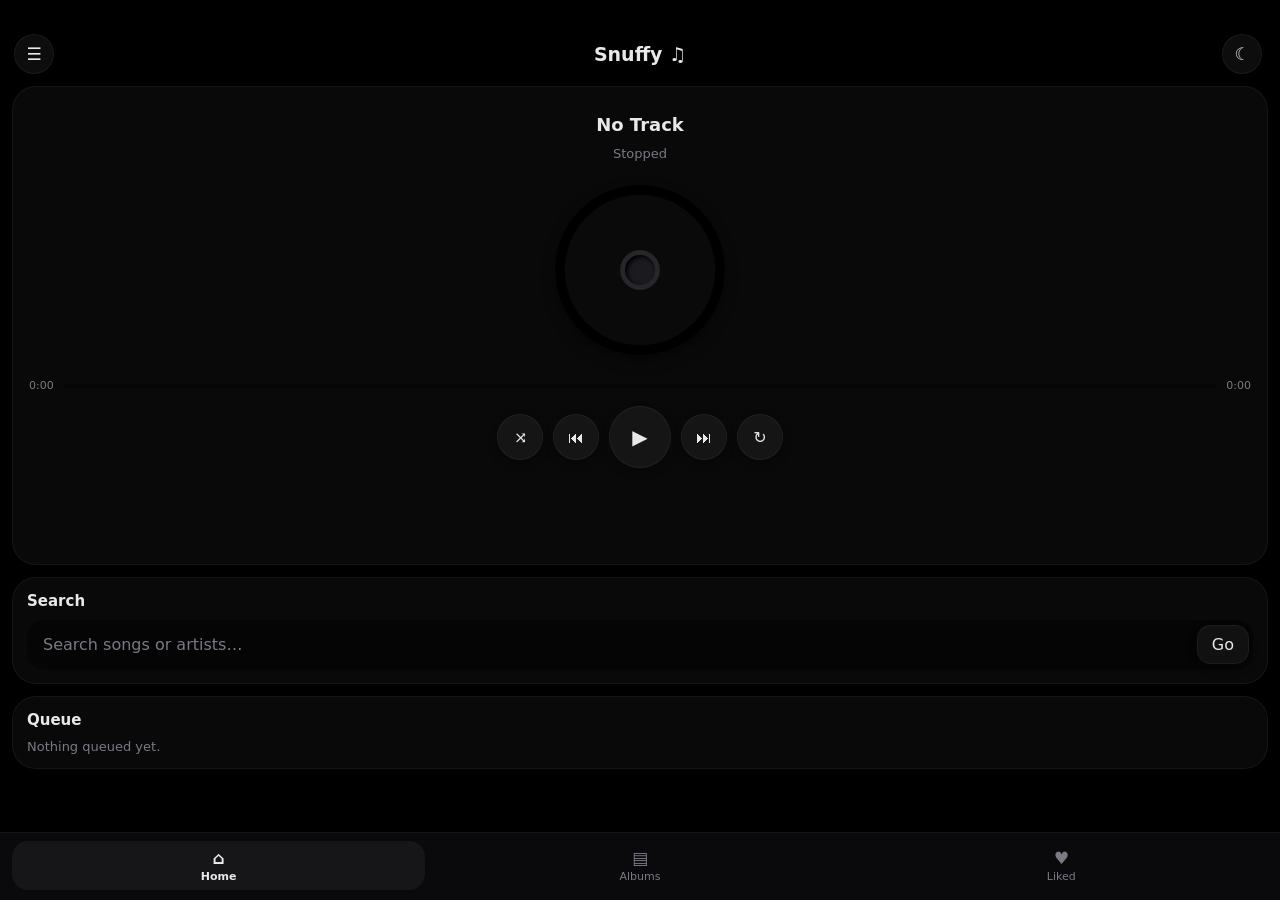
==== app/src/main/assets/index.html @ d24b8c00 "Enhance UI and add profile management features Updated styles and layout for improved UI. Added prof" ====
<!DOCTYPE html>
<html lang="en" data-theme="dark">
<head>
<meta charset="UTF-8">
<meta name="viewport" content="width=device-width,initial-scale=1,viewport-fit=cover">
<title>Snuffy</title>
<style>
:root{--bg:#000;--card:rgba(255,255,255,.035);--border:rgba(255,255,255,.05);--text:#e8e8ea;--muted:#7a7a85;--btn:rgba(255,255,255,.05);--nav:rgba(12,12,14,.9);--sheet:rgba(14,14,16,.97);--well:rgba(0,0,0,.4);--item:rgba(255,255,255,.03);--active:rgba(255,255,255,.11);--disc:#26262b}
[data-theme=light]{--bg:#f2f2f4;--card:rgba(255,255,255,.7);--border:rgba(0,0,0,.06);--text:#1a1a1f;--muted:#6b6b75;--btn:rgba(255,255,255,.9);--nav:rgba(255,255,255,.92);--sheet:rgba(250,250,252,.98);--well:rgba(0,0,0,.05);--item:rgba(0,0,0,.03);--active:rgba(0,0,0,.07);--disc:#3a3a42}
html,body{margin:0;height:100%;background:var(--bg);color:var(--text)}
body{font-family:system-ui,Roboto,Arial,sans-serif;overflow:hidden;-webkit-tap-highlight-color:transparent;-webkit-touch-callout:none}
*{box-sizing:border-box;margin:0;padding:0}
a{color:var(--text)}
[hidden]{display:none!important}

.app{position:fixed;inset:0;background:var(--bg);display:flex;flex-direction:column}
.screen{flex:1;overflow-y:auto;padding:34px 12px calc(96px + env(safe-area-inset-bottom));scrollbar-width:none}
.screen::-webkit-scrollbar{display:none}

.top{display:grid;grid-template-columns:44px 1fr 44px;align-items:center;padding:0 2px 12px}
.brand{font-size:19px;font-weight:800;text-align:center}
.muted{color:var(--muted);font-size:13px}
h2{font-size:15px;font-weight:700;margin-bottom:10px}
.head{display:flex;align-items:center;justify-content:space-between;gap:10px;margin:4px 2px 12px}
.page-title{font-size:20px;font-weight:800}

.card{background:var(--card);border:1px solid var(--border);border-radius:24px;padding:14px;width:100%;
  backdrop-filter:blur(16px);-webkit-backdrop-filter:blur(16px);box-shadow:0 6px 14px rgba(0,0,0,.25)}
.view{display:none;flex-direction:column;gap:12px}
.view.active{display:flex}

button{font:inherit;color:var(--text);background:var(--btn);border:1px solid var(--border);
  border-radius:16px;padding:10px 14px;cursor:pointer;box-shadow:0 4px 10px rgba(0,0,0,.25);
  transition:transform .05s;outline:none;-webkit-user-select:none;user-select:none;text-decoration:none}
button:active{box-shadow:inset 2px 3px 6px rgba(0,0,0,.4);transform:scale(.97)}
button.on{font-weight:700}
button.round{width:46px;height:46px;border-radius:50%;padding:0;font-size:16px;display:inline-flex;align-items:center;justify-content:center}
button.big{width:62px;height:62px;border-radius:50%;padding:0;font-size:20px}
button.circle{width:40px;height:40px;border-radius:50%;padding:0;font-size:17px;display:inline-flex;align-items:center;justify-content:center}
button.small{padding:8px 12px;border-radius:14px;font-size:12px}
button.danger{color:#ff8a8a}
button.primary{font-weight:700}
button.ghost{background:transparent;border:0;box-shadow:none;width:100%;height:56px;padding:0;border-radius:16px}
button.ghost:active{box-shadow:none;transform:none}
.row{display:flex;justify-content:center;align-items:center;gap:10px;flex-wrap:wrap}

/* player: same width, taller */
.now{text-align:center;padding:26px 16px 30px}
.now .title{font-size:18px;font-weight:700;display:-webkit-box;-webkit-line-clamp:2;-webkit-box-orient:vertical;overflow:hidden;overflow-wrap:anywhere;line-height:1.3}
.now .artist{margin-top:4px;white-space:nowrap;overflow:hidden;text-overflow:ellipsis}
.status{margin-top:6px;font-size:13px;color:var(--muted)}

.disc{width:170px;height:170px;margin:24px auto;border-radius:50%;position:relative;
  background:radial-gradient(circle,var(--disc) 0 16%,#0a0a0a 17% 62%,#000 63%);box-shadow:0 6px 14px rgba(0,0,0,.4)}
.disc::after{content:"";position:absolute;top:50%;left:50%;width:30px;height:30px;margin:-15px 0 0 -15px;border-radius:50%;background:#1a1a1f;box-shadow:inset 2px 2px 4px #000}
.disc.spin{animation:spin 8s linear infinite}
@keyframes spin{to{transform:rotate(360deg)}}

.progress{display:flex;align-items:center;gap:10px;margin-top:10px;font-size:11px;color:var(--muted)}
.bar{flex:1;height:4px;border-radius:4px;background:var(--well);overflow:hidden}
.bar i{display:block;height:100%;width:0;background:var(--text);opacity:.6}

.search,.form{display:flex;gap:8px;align-items:center;padding:4px;border-radius:16px;background:var(--well);width:100%}
.search input,.form input{flex:1;border:0;outline:0;background:transparent;color:var(--text);font:inherit;padding:11px 12px;min-width:0}
.search input::placeholder,.form input::placeholder{color:var(--muted)}
.search button,.form button{padding:9px 14px;flex-shrink:0;border-radius:14px}

.list{display:grid;gap:8px;width:100%}
.item{display:flex;align-items:center;gap:10px;padding:7px;border-radius:16px;background:var(--item);min-width:0}
.item.active{background:var(--active)}
.item img,.item .ph{width:42px;height:42px;border-radius:12px;object-fit:cover;flex-shrink:0;background:var(--btn)}
.item .meta{flex:1;min-width:0}
.item .t{font-weight:600;font-size:13px;line-height:1.3;display:-webkit-box;-webkit-line-clamp:2;-webkit-box-orient:vertical;overflow:hidden;overflow-wrap:anywhere}
.item .a{font-size:11px;color:var(--muted);white-space:nowrap;overflow:hidden;text-overflow:ellipsis;margin-top:2px}
.acts{display:flex;gap:5px;flex-shrink:0}
.acts button{width:31px;height:31px;padding:0;border-radius:50%;font-size:11px}

.album{display:flex;align-items:center;gap:10px;padding:9px;border-radius:18px;background:var(--item);cursor:pointer;min-width:0}
.album .cover{width:44px;height:44px;border-radius:14px;display:grid;place-items:center;background:var(--btn);flex-shrink:0;font-size:18px}
.album .meta{flex:1;min-width:0}
.album .t{font-weight:700;font-size:14px;overflow:hidden;text-overflow:ellipsis;white-space:nowrap}
.album .a{font-size:11px;color:var(--muted)}

.nav{position:absolute;bottom:0;left:0;right:0;z-index:5;display:grid;grid-template-columns:1fr 1fr 1fr;gap:8px;
  padding:8px 12px calc(10px + env(safe-area-inset-bottom));background:var(--nav);
  backdrop-filter:blur(16px);-webkit-backdrop-filter:blur(16px);border-top:1px solid var(--border)}
.tab{background:none;border:0;box-shadow:none;border-radius:16px;padding:7px 0;font-size:11px;color:var(--muted);display:flex;flex-direction:column;align-items:center;gap:2px}
.tab:active{transform:scale(.96)}
.tab .i{font-size:17px}
.tab.on{color:var(--text);font-weight:700;background:var(--btn)}

.overlay{position:absolute;inset:0;background:rgba(0,0,0,.6);z-index:10;display:flex;align-items:flex-end;justify-content:center}
.sheet{width:100%;max-height:70%;padding:16px;border-radius:26px 26px 0 0;display:flex;flex-direction:column;gap:10px;background:var(--sheet);border-top:1px solid var(--border)}
.sheet-list{display:grid;gap:8px;overflow:auto;max-height:40vh}
.sheet-actions{display:flex;gap:8px}
.sheet-actions button{flex:1}

/* side menu */
.scrim{position:absolute;inset:0;background:rgba(0,0,0,.55);z-index:20}
.drawer{position:absolute;top:0;bottom:0;left:0;width:80%;max-width:300px;z-index:21;background:var(--sheet);
  border-right:1px solid var(--border);padding:40px 14px 20px;transform:translateX(-105%);transition:transform .25s ease;
  overflow-y:auto;display:flex;flex-direction:column;gap:10px}
.drawer.open{transform:none}
.profile-btn{display:flex;align-items:center;gap:12px;width:100%;padding:14px;border-radius:20px;text-align:left}
.avatar{width:48px;height:48px;border-radius:50%;display:grid;place-items:center;background:var(--btn);font-weight:800;font-size:18px;flex-shrink:0}
.pmeta{min-width:0;flex:1}
.pmeta .pn{font-weight:700;font-size:15px;overflow:hidden;text-overflow:ellipsis;white-space:nowrap}
.pmeta .ps{font-size:12px;color:var(--muted);overflow:hidden;text-overflow:ellipsis;white-space:nowrap}
.mi{display:flex;width:100%;justify-content:space-between;align-items:center;text-align:left;border-radius:999px;padding:12px 16px}
.drawer .foot{margin-top:auto;font-size:12px;color:var(--muted);line-height:1.5;padding-top:10px}

/* full pages */
.fullpage{position:absolute;inset:0;z-index:30;background:var(--bg);display:flex;flex-direction:column}
.fullpage .phead{display:grid;grid-template-columns:44px 1fr 44px;align-items:center;padding:34px 14px 12px}
.fullpage .phead .pt{text-align:center;font-weight:800;font-size:17px}
.fullpage .pbody{flex:1;overflow-y:auto;padding:4px 18px 36px;display:flex;flex-direction:column;gap:14px;scrollbar-width:none}
.fullpage .pbody::-webkit-scrollbar{display:none}
.fullpage h3{font-size:15px;font-weight:700;margin-top:6px}
.fullpage p{font-size:14px;line-height:1.65;color:var(--text);opacity:.92}
.fullpage .updated{font-size:12px;color:var(--muted)}
.fullpage .legal{margin-top:18px;font-size:12px;color:var(--muted);text-align:center;line-height:1.6}
.field{display:flex;flex-direction:column;gap:6px}
.field label{font-size:12px;color:var(--muted);font-weight:600}
.field .well{display:flex;align-items:center;gap:8px;border-radius:16px;background:var(--well);padding:4px 4px 4px 12px}
.field input{flex:1;min-width:0;border:0;outline:0;background:transparent;color:var(--text);font:inherit;padding:11px 0}
.field input::placeholder{color:var(--muted)}
.field input[type=date]{color-scheme:dark}
[data-theme=light] .field input[type=date]{color-scheme:light}
.datepick{position:relative;width:40px;height:40px;border-radius:12px;background:var(--btn);display:inline-flex;align-items:center;justify-content:center;flex-shrink:0;overflow:hidden}
.datepick input{position:absolute;inset:0;opacity:0;width:100%;height:100%;cursor:pointer}
.datepick span{pointer-events:none;font-size:16px}
select.sel{font:inherit;color:var(--text);background:var(--btn);border:1px solid var(--border);border-radius:14px;padding:12px;width:100%}
.note{font-size:12px;color:var(--muted);min-height:16px}
</style>
</head>
<body>
<div class="app">
  <div class="screen" id="screen">
    <header class="top">
      <button class="circle" id="setBtn" title="Menu" aria-label="Menu">☰</button>
      <div class="brand">Snuffy ♫</div>
      <button class="circle" id="themeBtn" title="Theme" aria-label="Theme">☾</button>
    </header>

    <section class="view active" id="view-home">
      <div class="card now">
        <div class="title" id="title">No Track</div>
        <div class="artist muted" id="artist"></div>
        <div class="status" id="status">Stopped</div>
        <div class="disc" id="disc"></div>
        <div class="progress">
          <span id="cur">0:00</span>
          <div class="bar"><i id="barFill"></i></div>
          <span id="dur">0:00</span>
        </div>
        <div class="row" style="margin-top:14px">
          <button class="round" id="shuffleBtn" data-act="ctrl" data-c="shuffle">⤨</button>
          <button class="round" data-act="ctrl" data-c="prev">⏮</button>
          <button class="big" id="playBtn" data-act="ctrl" data-c="toggle">▶</button>
          <button class="round" data-act="ctrl" data-c="next">⏭</button>
          <button class="round" id="repeatBtn" data-act="ctrl" data-c="repeat">↻</button>
        </div>
        <div style="margin-top:6px"><button class="ghost" data-act="pickfile" aria-label="Open files"></button></div>
      </div>

      <div class="card">
        <h2>Search</h2>
        <div class="search">
          <input id="q" placeholder="Search songs or artists…" autocomplete="off">
          <button id="goBtn">Go</button>
        </div>
      </div>

      <div class="card" id="resultsPanel" hidden>
        <h2>Results</h2>
        <div class="list" id="results"></div>
      </div>

      <div class="card">
        <h2>Queue</h2>
        <div class="list" id="queue"><div class="muted">Nothing queued yet.</div></div>
      </div>
    </section>

    <section class="view" id="view-albums">
      <div class="head">
        <button class="small" id="albumBack" data-act="backalbum" hidden>‹ Back</button>
        <div class="page-title" id="albumsTitle">Albums</div>
        <span></span>
      </div>
      <div class="card" id="newAlbumBox">
        <h2>Create album</h2>
        <div class="form">
          <input id="albumName" placeholder="Album name…" autocomplete="off" maxlength="40">
          <button class="primary small" data-act="createalbum">Create</button>
        </div>
      </div>
      <div class="row" id="albumTools" hidden>
        <button class="small" data-act="playall" data-list="album">▶ Play all</button>
        <button class="small" data-act="playall" data-list="album" data-shuffle="1">⤨ Shuffle</button>
        <button class="small danger" data-act="delalbum">🗑 Delete album</button>
      </div>
      <div class="card"><div class="list" id="albumsBox"></div></div>
    </section>

    <section class="view" id="view-liked">
      <div class="head">
        <div class="page-title">Liked songs</div>
        <span class="muted" id="likedCount"></span>
      </div>
      <div class="row">
        <button class="small" data-act="playall" data-list="liked">▶ Play all</button>
        <button class="small" data-act="playall" data-list="liked" data-shuffle="1">⤨ Shuffle</button>
      </div>
      <div class="card"><div class="list" id="likedBox"></div></div>
    </section>
  </div>

  <nav class="nav">
    <button class="tab on" data-tab="home"><span class="i">⌂</span>Home</button>
    <button class="tab" data-tab="albums"><span class="i">▤</span>Albums</button>
    <button class="tab" data-tab="liked"><span class="i">♥</span>Liked</button>
  </nav>

  <div class="overlay" id="sheet" hidden>
    <div class="sheet">
      <h2>Add to album</h2>
      <div class="sheet-list" id="sheetList"></div>
      <div class="sheet-actions"><button data-act="closesheet">Cancel</button></div>
    </div>
  </div>

  <div class="scrim" id="scrim" hidden></div>
  <aside class="drawer" id="drawer">
    <button class="profile-btn card" data-page="profile">
      <div class="avatar" id="avatar">?</div>
      <div class="pmeta">
        <div class="pn" id="pName">Your profile</div>
        <div class="ps" id="pSub">Tap to add your details</div>
      </div>
    </button>
    <button class="mi card" data-page="settings">Settings <span>›</span></button>
    <button class="mi card" data-page="privacy">Privacy Policy <span>›</span></button>
    <button class="mi card" data-page="terms">Terms &amp; Conditions <span>›</span></button>
    <div class="foot">Snuffy™ · made by Irfan S<br>© 2026 All rights reserved.</div>
  </aside>

  <section class="fullpage" id="page" hidden>
    <div class="phead">
      <button class="circle" id="pageBack" aria-label="Back">‹</button>
      <div class="pt" id="pageTitle"></div>
      <span></span>
    </div>
    <div class="pbody" id="pageBody"></div>
  </section>
</div>

<input type="file" id="fileInput" accept="audio/*,.txt,text/plain" multiple hidden>

<script>
const $ = id => document.getElementById(id);
const esc = s => String(s ?? "").replace(/[&<>"']/g, c => ({"&":"&amp;","<":"&lt;",">":"&gt;",'"':"&quot;","'":"&#39;"}[c]));
const fmt = s => { s = Math.max(0, Math.floor(s || 0)); return `${Math.floor(s/60)}:${String(s%60).padStart(2,"0")}`; };
const post = (url, body) => fetch(url, {method:"POST", headers:{"Content-Type":"application/json"}, body:JSON.stringify(body)}).then(r => r.json());
const LS = {
  get(k, d) { try { const v = JSON.parse(localStorage.getItem(k)); return v ?? d; } catch (e) { return d; } },
  set(k, v) { try { localStorage.setItem(k, JSON.stringify(v)); } catch (e) {} }
};

(function () {
  const realFetch = window.fetch.bind(window);
  const json = obj => new Response(JSON.stringify(obj), { headers: { "Content-Type": "application/json" } });
  window.fetch = function (url, opts) {
    const u = String(url);
    if (!u.startsWith("/api/")) return realFetch(url, opts);
    const parts = u.split("?");
    const path = parts[0];
    const p = new URLSearchParams(parts[1] || "");
    let body = {};
    try { body = opts && typeof opts.body === "string" ? JSON.parse(opts.body) : {}; } catch (e) {}
    if (path === "/api/status") return Promise.resolve(json(JSON.parse(AndroidBridge.status())));
    if (path === "/api/control") { AndroidBridge.control(body.action || "", String(body.value ?? "")); return Promise.resolve(json({ ok: true })); }
    if (path === "/api/queue") { AndroidBridge.setQueue(JSON.stringify(body.items || []), body.index || 0); return Promise.resolve(json({ ok: true })); }
    if (path === "/api/search") return new Promise(resolve => {
      window.__searchRes = list => resolve(json({ results: list }));
      AndroidBridge.search(p.get("q") || "");
    });
    return Promise.resolve(json({ error: "Not available in the app" }));
  };
})();

/* theme: dark or light, default dark */
function applyTheme() {
  const m = LS.get("snuffy.theme", "dark");
  document.documentElement.dataset.theme = m === "light" ? "light" : "dark";
  $("themeBtn").textContent = m === "light" ? "☀" : "☾";
}
function toggleTheme() {
  LS.set("snuffy.theme", LS.get("snuffy.theme", "dark") === "light" ? "dark" : "light");
  applyTheme();
}

/* state */
let st = {}, queueSig = "", sheetItem = null, lastResults = [], openAlbumId = null;
let albums = LS.get("snuffy.albums", []);
let liked = LS.get("snuffy.liked", []);
let currentQueue = LS.get("snuffy.queue", []);
let profile = LS.get("snuffy.profile", { name: "", dob: "", email: "" });

const clean = i => ({ id: i.id || null, uri: i.uri || "", title: i.title || "Unknown", artist: i.artist || "", thumb: i.thumb || "" });
const keyOf = i => i.id ? `v:${i.id}` : i.uri ? `u:${i.uri}` : `t:${i.title}|${i.artist || ""}`;
const isLiked = i => liked.some(x => keyOf(x) === keyOf(i));
const saveAll = () => { LS.set("snuffy.albums", albums); LS.set("snuffy.liked", liked); LS.set("snuffy.queue", currentQueue); };
const openAlbum = () => albums.find(a => a.id === openAlbumId);
const queueItems = () => currentQueue.length ? currentQueue : (st.queue || []);

function currentItem() {
  const t = st.track;
  if (!t) return null;
  const c = currentQueue[st.index];
  if (c && c.title === t.title) return c;
  return clean({ title: t.title, artist: t.artist, thumb: t.thumb });
}
function getList(name) {
  if (name === "search") return lastResults;
  if (name === "liked") return liked;
  if (name === "queue") return queueItems();
  if (name === "album") return openAlbum() ? openAlbum().tracks : [];
  return [];
}
function thumbHTML(i) {
  return i.thumb ? `<img src="${esc(i.thumb)}" alt="" loading="lazy">` : `<div class="ph"></div>`;
}
function row(item, list, idx, o = {}) {
  const on = isLiked(item);
  const add = o.add !== false;
  const rm = o.rm ? `<button data-act="rmtrack" data-i="${idx}" title="Remove">×</button>` : "";
  return `<div class="item ${o.active ? "active" : ""}">
    ${thumbHTML(item)}
    <div class="meta"><div class="t">${esc(item.title)}</div><div class="a">${esc(item.artist)}</div></div>
    <div class="acts">
      <button data-act="play" data-list="${list}" data-i="${idx}">▶</button>
      <button class="${on ? "on" : ""}" data-act="like" data-list="${list}" data-i="${idx}">${on ? "♥" : "♡"}</button>
      ${add ? `<button data-act="addalbum" data-list="${list}" data-i="${idx}">+</button>` : ""}
      ${rm}
    </div></div>`;
}

/* playback */
async function playList(items, index = 0) {
  if (!items.length) return;
  currentQueue = items.map(clean);
  saveAll();
  await post("/api/queue", { items: currentQueue, index });
  refresh();
}
async function control(action, value) { await post("/api/control", { action, value }); refresh(); }

window.__localTracks = arr => playList(arr.map(x => ({ id: null, uri: x.uri, title: x.title, artist: "On this phone" })), 0);
window.__fileLines = lines => playList(lines.map(t => ({ id: null, title: t, artist: "File" })), 0);

function openFilePicker() {
  if (window.AndroidBridge) AndroidBridge.pickFile();
  else $("fileInput").click();
}
$("fileInput").addEventListener("change", e => {
  const files = [...e.target.files];
  const audio = files.filter(f => !/\.txt$/i.test(f.name));
  if (audio.length) window.__localTracks(audio.map(f => ({ uri: URL.createObjectURL(f), title: f.name })));
  e.target.value = "";
});

/* likes */
function toggleLike(item) {
  if (!item) return;
  const k = keyOf(item);
  liked = isLiked(item) ? liked.filter(x => keyOf(x) !== k) : [...liked, clean(item)];
  saveAll(); renderAll();
}

/* albums */
function createAlbumFromPage() {
  const name = $("albumName").value.trim();
  if (!name) return;
  albums.push({ id: Date.now().toString(36) + Math.random().toString(36).slice(2, 6), name, tracks: [] });
  saveAll();
  $("albumName").value = "";
  renderAlbums();
}
function openSheet(item) { sheetItem = clean(item); renderSheet(); $("sheet").hidden = false; }
function closeSheet() { $("sheet").hidden = true; sheetItem = null; }
function renderSheet() {
  $("sheetList").innerHTML = albums.length
    ? albums.map(a => `<div class="album" data-act="pick" data-id="${esc(a.id)}">
        <div class="cover">♫</div>
        <div class="meta"><div class="t">${esc(a.name)}</div><div class="a">${a.tracks.length} songs</div></div></div>`).join("")
    : '<div class="muted">No albums yet. Create one in the Albums tab.</div>';
}
function pickAlbum(id) {
  const a = albums.find(x => x.id === id);
  if (!a || !sheetItem) return;
  if (!a.tracks.some(t => keyOf(t) === keyOf(sheetItem))) a.tracks.push(sheetItem);
  saveAll(); closeSheet(); renderAlbums();
}
function removeTrack(i) { const a = openAlbum(); if (!a) return; a.tracks.splice(i, 1); saveAll(); renderAlbums(); }
function deleteAlbum() {
  const a = openAlbum(); if (!a) return;
  albums = albums.filter(x => x.id !== a.id);
  openAlbumId = null; saveAll(); renderAlbums();
}
function renderAlbums() {
  const a = openAlbum();
  if (openAlbumId && !a) openAlbumId = null;
  if (a) {
    $("albumsTitle").textContent = a.name;
    $("albumBack").hidden = false;
    $("newAlbumBox").hidden = true;
    $("albumTools").hidden = false;
    $("albumsBox").innerHTML = a.tracks.length
      ? a.tracks.map((t, i) => row(t, "album", i, { add: false, rm: true })).join("")
      : '<div class="muted">This album is empty. Tap + on any song to add it.</div>';
  } else {
    $("albumsTitle").textContent = "Albums";
    $("albumBack").hidden = true;
    $("newAlbumBox").hidden = false;
    $("albumTools").hidden = true;
    $("albumsBox").innerHTML = albums.length
      ? albums.map(al => `<div class="album" data-act="openalbum" data-id="${esc(al.id)}">
          <div class="cover">♫</div>
          <div class="meta"><div class="t">${esc(al.name)}</div><div class="a">${al.tracks.length} songs</div></div></div>`).join("")
      : '<div class="muted">No albums yet. Create one above.</div>';
  }
}

/* profile: name, date of birth (type it or pick from calendar), email. No verification. */
function isoToDisplay(iso) {
  if (!iso) return "";
  const [y, m, d] = iso.split("-");
  return y && m && d ? `${d}/${m}/${y}` : "";
}
function displayToIso(s) {
  const m = String(s || "").trim().match(/^(\d{1,2})\/(\d{1,2})\/(\d{4})$/);
  if (!m) return "";
  const d = m[1].padStart(2, "0"), mo = m[2].padStart(2, "0"), y = m[3];
  const dt = new Date(`${y}-${mo}-${d}T00:00:00`);
  if (isNaN(dt) || dt.getDate() !== Number(d) || dt.getMonth() + 1 !== Number(mo)) return "";
  return `${y}-${mo}-${d}`;
}
function renderProfileHeader() {
  const initial = (profile.name || "?").trim().charAt(0).toUpperCase() || "?";
  $("avatar").textContent = initial;
  $("pName").textContent = profile.name || "Your profile";
  const sub = [isoToDisplay(profile.dob), profile.email].filter(Boolean).join(" · ");
  $("pSub").textContent = sub || "Tap to add your details";
}
function profileForm() {
  return `
    <div class="field"><label for="pfName">Name</label>
      <div class="well"><input id="pfName" value="${esc(profile.name)}" placeholder="Your name" autocomplete="off"></div></div>
    <div class="field"><label for="pfDobText">Date of birth</label>
      <div class="well">
        <input id="pfDobText" value="${esc(isoToDisplay(profile.dob))}" placeholder="DD/MM/YYYY" inputmode="numeric" autocomplete="off">
        <label class="datepick" title="Pick from calendar"><span>📅</span>
          <input type="date" id="pfDobPick" value="${esc(profile.dob)}">
        </label>
      </div></div>
    <div class="field"><label for="pfEmail">Email</label>
      <div class="well"><input id="pfEmail" type="email" value="${esc(profile.email)}" placeholder="you@example.com" autocomplete="off"></div></div>
    <div class="row"><button class="primary" data-act="saveprofile">Save</button></div>
    <div class="note" id="pfNote"></div>`;
}
function saveProfile() {
  const name = $("pfName").value.trim();
  const dobText = $("pfDobText").value.trim();
  const dobPick = $("pfDobPick").value;
  const dob = dobPick || displayToIso(dobText);
  const email = $("pfEmail").value.trim();
  if (dobText && !dob) { $("pfNote").textContent = "Date should be DD/MM/YYYY, or pick it from the calendar."; return; }
  profile = { name, dob, email };
  LS.set("snuffy.profile", profile);
  renderProfileHeader();
  $("pfNote").textContent = "Saved.";
}

/* side menu and full pages */
const PAGE_TITLES = { profile: "Profile", settings: "Settings", privacy: "Privacy Policy", terms: "Terms & Conditions" };
const LEGAL_FOOT = `<div class="legal">© 2026 Snuffy™. All rights reserved.</div>`;
const PAGES = {
  profile: () => profileForm(),
  settings: () => `
    <h3>Sound quality</h3>
    <p class="muted">Choose how audio should sound. Your choice is saved on this phone.</p>
    <select class="sel" onchange="LS.set('snuffy.quality', this.value)">
      <option value="auto" ${LS.get("snuffy.quality","auto")==="auto"?"selected":""}>Auto</option>
      <option value="high" ${LS.get("snuffy.quality","auto")==="high"?"selected":""}>High</option>
      <option value="data" ${LS.get("snuffy.quality","auto")==="data"?"selected":""}>Data saver</option>
    </select>
    ${LEGAL_FOOT}`,
  privacy: () => `
    <p class="updated">Last updated: October 2026</p>
    <p>Snuffy respects your privacy. This policy explains what information the app uses and how it is handled.</p>
    <h3>Information stored on your device</h3>
    <p>Your albums, liked songs, queue, theme choice and profile details are stored only on your device. They are not sent to any server by Snuffy.</p>
    <h3>Audio files</h3>
    <p>Audio files you open from your phone are played directly from your device. Snuffy does not upload, copy or share them.</p>
    <h3>Online search and playback</h3>
    <p>When you search or play a YouTube song, the request is sent to YouTube. YouTube's own terms and privacy policy apply to that content.</p>
    <h3>Profile details</h3>
    <p>If you add a name, date of birth or email, they are used only inside the app on your device. Snuffy does not verify them.</p>
    <h3>Your choices</h3>
    <p>You can change or remove your profile details at any time. Uninstalling Snuffy removes all data stored on the device.</p>
    <h3>Contact</h3>
    <p>For questions about this policy, use the project page linked in Terms &amp; Conditions.</p>
    ${LEGAL_FOOT}`,
  terms: () => `
    <p class="updated">Last updated: October 2026</p>
    <p>By using Snuffy you agree to these terms. If you do not agree, please do not use the app.</p>
    <h3>Personal use</h3>
    <p>Snuffy is provided for personal, non-commercial use. Play only music you have the right to listen to.</p>
    <h3>Your content</h3>
    <p>You are responsible for the files you open and the searches you make.</p>
    <h3>No warranty</h3>
    <p>Snuffy is provided as it is, without warranty of any kind. Availability of online songs depends on third-party services.</p>
    <h3>Changes</h3>
    <p>These terms may change. Continued use of the app means you accept the updated terms.</p>
    <h3>Project</h3>
    <p>Visit the project page: <a href="https://github.com/irfannzz18/Snuffy">github.com/irfannzz18/Snuffy</a></p>
    ${LEGAL_FOOT}`
};
function openDrawer() { $("drawer").classList.add("open"); $("scrim").hidden = false; }
function closeDrawer() { $("drawer").classList.remove("open"); $("scrim").hidden = true; }
function openPage(name) {
  $("pageTitle").textContent = PAGE_TITLES[name];
  $("pageBody").innerHTML = PAGES[name]();
  $("pageBody").scrollTop = 0;
  $("page").hidden = false;
  closeDrawer();
}
function closePage() { $("page").hidden = true; }

/* rendering */
function render() {
  const t = st.track || {};
  $("title").textContent = t.title || "No Track";
  $("artist").textContent = t.artist || "";
  const playing = st.state === "playing" && !st.paused;
  let label = "Stopped";
  if (st.state === "loading") label = "Loading…";
  else if (st.state === "error") label = st.error || "Error";
  else if (st.state === "playing") label = st.paused ? "Paused" : "Playing";
  $("status").textContent = label;
  $("disc").classList.toggle("spin", playing);
  $("playBtn").textContent = (playing || st.state === "loading") ? "❚❚" : "▶";
  $("shuffleBtn").classList.toggle("on", !!st.shuffle);
  $("repeatBtn").classList.toggle("on", !!st.repeat);
  const pos = st.position || 0, dur = st.duration || 0;
  $("barFill").style.width = dur ? Math.min(100, (pos / dur) * 100) + "%" : "0%";
  $("cur").textContent = fmt(pos);
  $("dur").textContent = fmt(dur);
  const sig = `${queueItems().length}:${st.index}:${st.state}:${liked.length}:${t.title || ""}`;
  if (sig !== queueSig) { queueSig = sig; renderQueue(); }
}
function renderQueue() {
  const q = queueItems();
  $("queue").innerHTML = q.length
    ? q.map((item, i) => row(item, "queue", i, { active: i === st.index })).join("")
    : '<div class="muted">Nothing queued yet.</div>';
}
function renderSearch() {
  $("resultsPanel").hidden = !lastResults.length && !$("results").dataset.busy;
  $("results").innerHTML = lastResults.map((r, i) => row(r, "search", i)).join("");
}
function renderLiked() {
  $("likedCount").textContent = liked.length ? `${liked.length} songs` : "";
  $("likedBox").innerHTML = liked.length
    ? liked.map((t, i) => row(t, "liked", i, { add: false })).join("")
    : '<div class="muted">No liked songs yet. Tap ♡ on any song.</div>';
}
function renderAll() {
  queueSig = ""; renderQueue(); renderSearch(); renderLiked(); renderAlbums(); renderProfileHeader();
  if (!$("sheet").hidden) renderSheet();
}
function setView(name) {
  document.querySelectorAll(".view").forEach(v => v.classList.toggle("active", v.id === "view-" + name));
  document.querySelectorAll(".tab").forEach(t => t.classList.toggle("on", t.dataset.tab === name));
  if (name === "liked") renderLiked();
  if (name === "albums") renderAlbums();
  $("screen").scrollTo({top: 0});
}
async function refresh() {
  try { st = await fetch("/api/status").then(r => r.json()); render(); } catch (e) {}
}

/* search */
async function search() {
  const q = $("q").value.trim();
  if (!q) return;
  $("resultsPanel").hidden = false;
  $("results").dataset.busy = "1";
  $("results").innerHTML = '<div class="muted">Searching…</div>';
  try {
    const r = await fetch("/api/search?q=" + encodeURIComponent(q)).then(r => r.json());
    lastResults = r.results || [];
  } catch (e) { lastResults = []; }
  delete $("results").dataset.busy;
  renderSearch();
  if (!lastResults.length) $("results").innerHTML = '<div class="muted">No results.</div>';
}

/* events */
document.addEventListener("click", e => {
  const page = e.target.closest("[data-page]");
  if (page) return openPage(page.dataset.page);
  const tab = e.target.closest("[data-tab]");
  if (tab) return setView(tab.dataset.tab);
  const b = e.target.closest("[data-act]");
  if (!b) return;
  const act = b.dataset.act;
  const list = b.dataset.list;
  const i = Number(b.dataset.i);
  const items = list ? getList(list) : null;
  switch (act) {
    case "ctrl":        control(b.dataset.c); break;
    case "pickfile":    openFilePicker(); break;
    case "likenow":     toggleLike(currentItem()); break;
    case "addnow":      { const ci = currentItem(); if (ci) openSheet(ci); break; }
    case "play":        playList(items, i); break;
    case "like":        toggleLike(items[i]); break;
    case "addalbum":    openSheet(items[i]); break;
    case "pick":        pickAlbum(b.dataset.id); break;
    case "closesheet":  closeSheet(); break;
    case "createalbum": createAlbumFromPage(); break;
    case "openalbum":   openAlbumId = b.dataset.id; renderAlbums(); break;
    case "backalbum":   openAlbumId = null; renderAlbums(); break;
    case "delalbum":    deleteAlbum(); break;
    case "rmtrack":     removeTrack(i); break;
    case "saveprofile": saveProfile(); break;
    case "playall": {
      let l = [...getList(list)];
      if (b.dataset.shuffle) l.sort(() => Math.random() - 0.5);
      playList(l, 0); break;
    }
  }
});

/* keep the text date and the calendar date in step */
document.addEventListener("input", e => {
  if (e.target.id === "pfDobText") {
    const iso = displayToIso(e.target.value);
    if (iso) $("pfDobPick").value = iso;
  }
});
document.addEventListener("change", e => {
  if (e.target.id === "pfDobPick" && e.target.value) {
    const [y, m, d] = e.target.value.split("-");
    $("pfDobText").value = `${d}/${m}/${y}`;
  }
});

$("themeBtn").onclick = toggleTheme;
$("setBtn").onclick = openDrawer;
$("scrim").onclick = closeDrawer;
$("pageBack").onclick = closePage;
$("albumName").addEventListener("keydown", e => { if (e.key === "Enter") createAlbumFromPage(); });
$("sheet").addEventListener("click", e => { if (e.target.id === "sheet") closeSheet(); });
$("goBtn").onclick = search;
$("q").addEventListener("keydown", e => { if (e.key === "Enter") search(); });

applyTheme();
renderAll();
refresh();
setInterval(refresh, 1000);
</script>
</body>
</html>
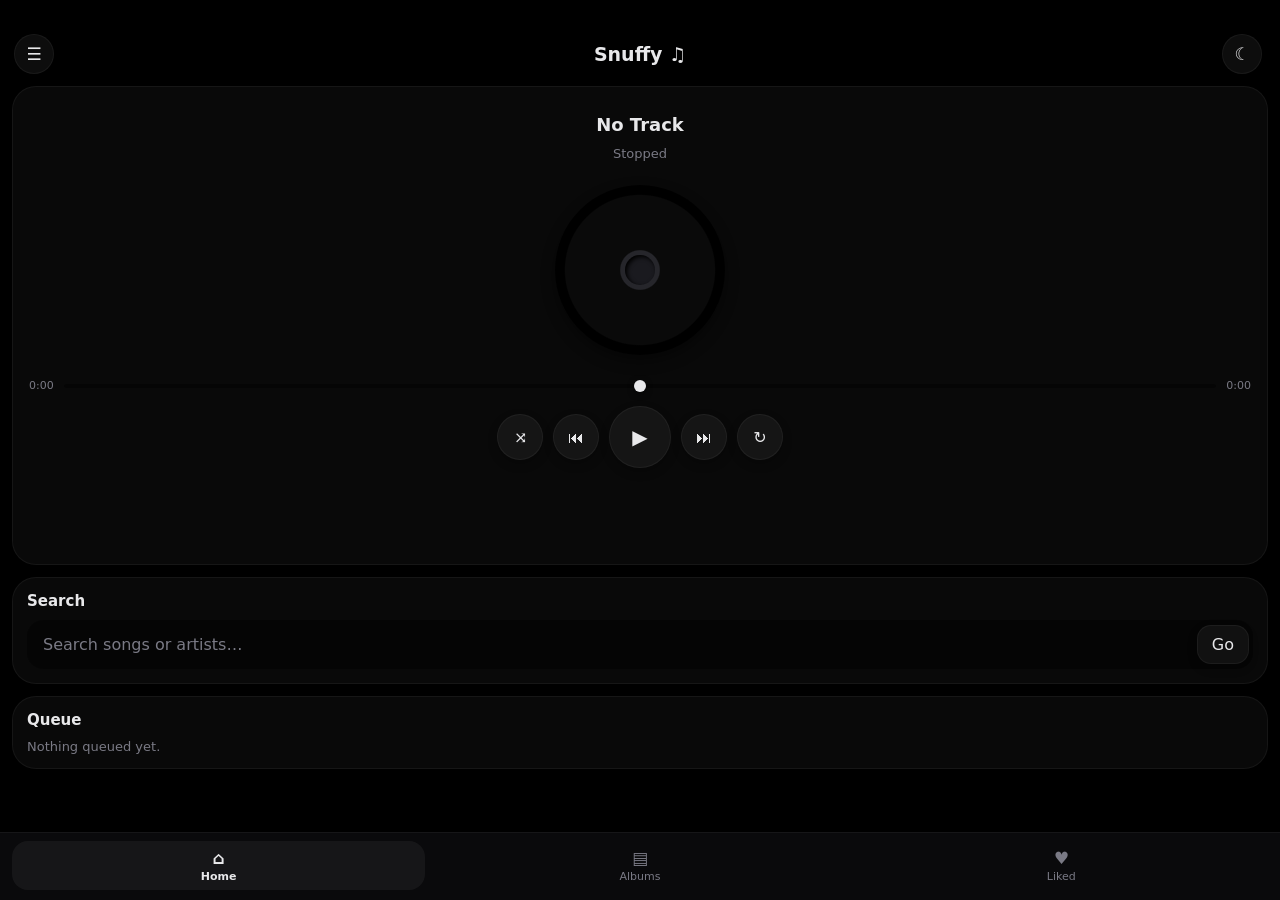
==== commit 3722490d: "Enhance progress bar with knob and position adjustments Updated progress bar to include a knob for b" ====
--- a/app/src/main/assets/index.html
+++ b/app/src/main/assets/index.html
@@ -35,7 +35,7 @@
 button:active{box-shadow:inset 2px 3px 6px rgba(0,0,0,.4);transform:scale(.97)}
 button.on{font-weight:700}
 button.round{width:46px;height:46px;border-radius:50%;padding:0;font-size:16px;display:inline-flex;align-items:center;justify-content:center}
-button.big{width:62px;height:62px;border-radius:50%;padding:0;font-size:20px}
+button.big{width:62px;height:62px;border-radius:50%;padding:0;font-size:20px;display:inline-flex;align-items:center;justify-content:center}
 button.circle{width:40px;height:40px;border-radius:50%;padding:0;font-size:17px;display:inline-flex;align-items:center;justify-content:center}
 button.small{padding:8px 12px;border-radius:14px;font-size:12px}
 button.danger{color:#ff8a8a}
@@ -57,8 +57,9 @@
 @keyframes spin{to{transform:rotate(360deg)}}
 
 .progress{display:flex;align-items:center;gap:10px;margin-top:10px;font-size:11px;color:var(--muted)}
-.bar{flex:1;height:4px;border-radius:4px;background:var(--well);overflow:hidden}
-.bar i{display:block;height:100%;width:0;background:var(--text);opacity:.6}
+.bar{flex:1;height:4px;border-radius:4px;background:var(--well);position:relative}
+.bar i{position:absolute;left:0;top:0;bottom:0;width:0;border-radius:4px;background:var(--text);opacity:.6}
+.bar .knob{position:absolute;top:50%;width:12px;height:12px;margin:-6px 0 0 -6px;border-radius:50%;background:var(--text);box-shadow:0 2px 6px rgba(0,0,0,.5);pointer-events:none}
 
 .search,.form{display:flex;gap:8px;align-items:center;padding:4px;border-radius:16px;background:var(--well);width:100%}
 .search input,.form input{flex:1;border:0;outline:0;background:transparent;color:var(--text);font:inherit;padding:11px 12px;min-width:0}
@@ -150,7 +151,7 @@
         <div class="disc" id="disc"></div>
         <div class="progress">
           <span id="cur">0:00</span>
-          <div class="bar"><i id="barFill"></i></div>
+          <div class="bar"><i id="barFill"></i><span class="knob" id="knob"></span></div>
           <span id="dur">0:00</span>
         </div>
         <div class="row" style="margin-top:14px">
@@ -554,7 +555,9 @@
   $("shuffleBtn").classList.toggle("on", !!st.shuffle);
   $("repeatBtn").classList.toggle("on", !!st.repeat);
   const pos = st.position || 0, dur = st.duration || 0;
-  $("barFill").style.width = dur ? Math.min(100, (pos / dur) * 100) + "%" : "0%";
+  const pct = dur ? Math.min(100, (pos / dur) * 100) + "%" : "0%";
+  $("barFill").style.width = pct;
+  $("knob").style.left = pct;
   $("cur").textContent = fmt(pos);
   $("dur").textContent = fmt(dur);
   const sig = `${queueItems().length}:${st.index}:${st.state}:${liked.length}:${t.title || ""}`;
@@ -643,7 +646,7 @@
   }
 });
 
-/* keep the text date and the calendar date in step */
+/* keep the typed date and the calendar date in step */
 document.addEventListener("input", e => {
   if (e.target.id === "pfDobText") {
     const iso = displayToIso(e.target.value);
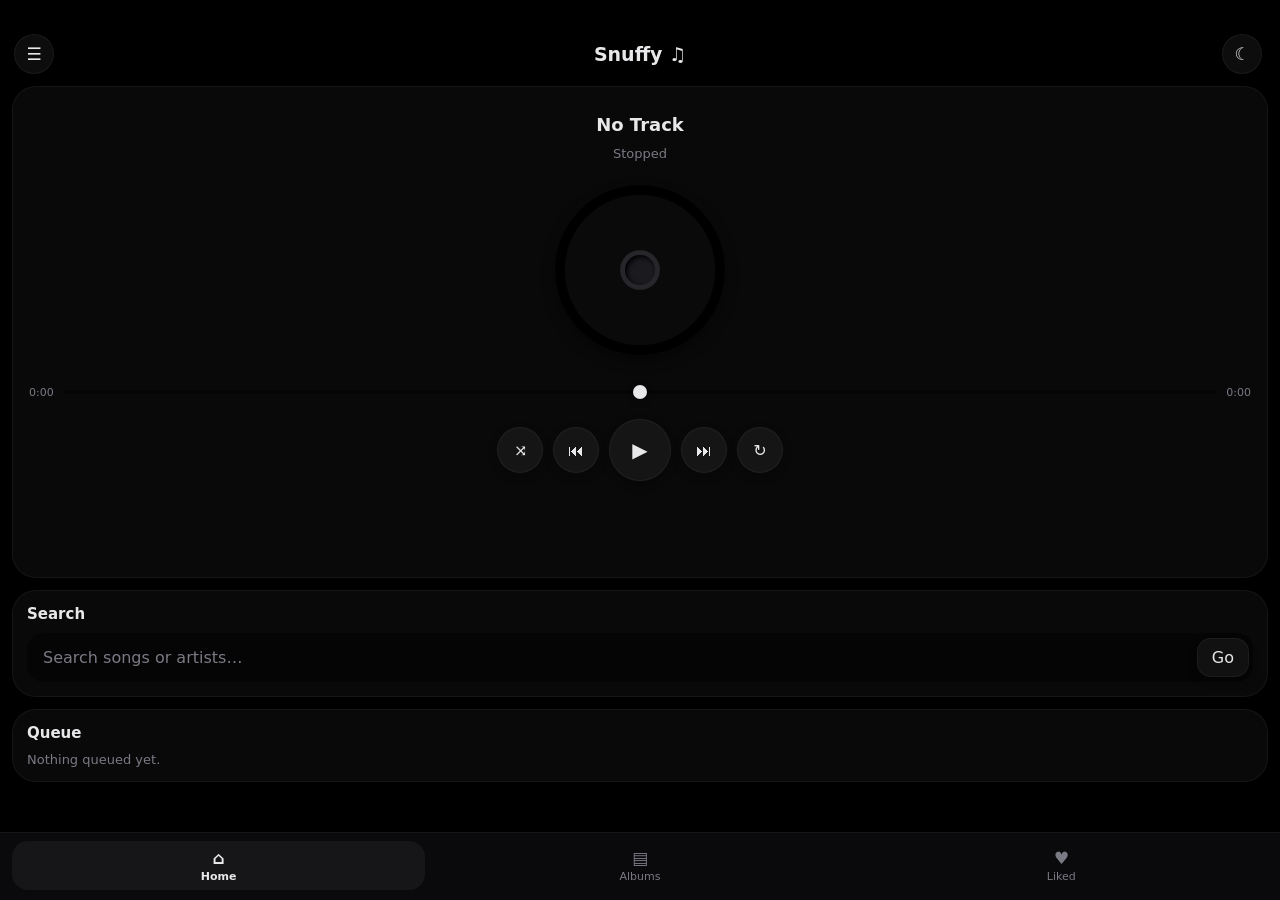
==== commit 1952b8a9: "Refactor index.html for improved structure and styling" ====
--- a/app/src/main/assets/index.html
+++ b/app/src/main/assets/index.html
@@ -7,15 +7,15 @@
 <style>
 :root{--bg:#000;--card:rgba(255,255,255,.035);--border:rgba(255,255,255,.05);--text:#e8e8ea;--muted:#7a7a85;--btn:rgba(255,255,255,.05);--nav:rgba(12,12,14,.9);--sheet:rgba(14,14,16,.97);--well:rgba(0,0,0,.4);--item:rgba(255,255,255,.03);--active:rgba(255,255,255,.11);--disc:#26262b}
 [data-theme=light]{--bg:#f2f2f4;--card:rgba(255,255,255,.7);--border:rgba(0,0,0,.06);--text:#1a1a1f;--muted:#6b6b75;--btn:rgba(255,255,255,.9);--nav:rgba(255,255,255,.92);--sheet:rgba(250,250,252,.98);--well:rgba(0,0,0,.05);--item:rgba(0,0,0,.03);--active:rgba(0,0,0,.07);--disc:#3a3a42}
-html,body{margin:0;height:100%;background:var(--bg);color:var(--text)}
+*{box-sizing:border-box;margin:0;padding:0;scrollbar-width:none;-ms-overflow-style:none}
+*::-webkit-scrollbar{display:none;width:0;height:0}
+html,body{height:100%;background:var(--bg);color:var(--text)}
 body{font-family:system-ui,Roboto,Arial,sans-serif;overflow:hidden;-webkit-tap-highlight-color:transparent;-webkit-touch-callout:none}
-*{box-sizing:border-box;margin:0;padding:0}
 a{color:var(--text)}
 [hidden]{display:none!important}
 
 .app{position:fixed;inset:0;background:var(--bg);display:flex;flex-direction:column}
-.screen{flex:1;overflow-y:auto;padding:34px 12px calc(96px + env(safe-area-inset-bottom));scrollbar-width:none}
-.screen::-webkit-scrollbar{display:none}
+.screen{flex:1;overflow-y:auto;padding:34px 12px calc(96px + env(safe-area-inset-bottom))}
 
 .top{display:grid;grid-template-columns:44px 1fr 44px;align-items:center;padding:0 2px 12px}
 .brand{font-size:19px;font-weight:800;text-align:center}
@@ -44,7 +44,7 @@
 button.ghost:active{box-shadow:none;transform:none}
 .row{display:flex;justify-content:center;align-items:center;gap:10px;flex-wrap:wrap}
 
-/* player: same width, taller */
+/* player */
 .now{text-align:center;padding:26px 16px 30px}
 .now .title{font-size:18px;font-weight:700;display:-webkit-box;-webkit-line-clamp:2;-webkit-box-orient:vertical;overflow:hidden;overflow-wrap:anywhere;line-height:1.3}
 .now .artist{margin-top:4px;white-space:nowrap;overflow:hidden;text-overflow:ellipsis}
@@ -57,9 +57,11 @@
 @keyframes spin{to{transform:rotate(360deg)}}
 
 .progress{display:flex;align-items:center;gap:10px;margin-top:10px;font-size:11px;color:var(--muted)}
-.bar{flex:1;height:4px;border-radius:4px;background:var(--well);position:relative}
-.bar i{position:absolute;left:0;top:0;bottom:0;width:0;border-radius:4px;background:var(--text);opacity:.6}
-.bar .knob{position:absolute;top:50%;width:12px;height:12px;margin:-6px 0 0 -6px;border-radius:50%;background:var(--text);box-shadow:0 2px 6px rgba(0,0,0,.5);pointer-events:none}
+/* bar is a tall touch area; the visible line is drawn with ::before */
+.bar{flex:1;height:26px;position:relative;touch-action:none;cursor:pointer}
+.bar::before{content:"";position:absolute;left:0;right:0;top:50%;height:4px;margin-top:-2px;border-radius:4px;background:var(--well)}
+.bar i{position:absolute;left:0;top:50%;height:4px;margin-top:-2px;width:0;border-radius:4px;background:var(--text);opacity:.6}
+.bar .knob{position:absolute;top:50%;width:14px;height:14px;margin:-7px 0 0 -7px;border-radius:50%;background:var(--text);box-shadow:0 2px 6px rgba(0,0,0,.5);pointer-events:none}
 
 .search,.form{display:flex;gap:8px;align-items:center;padding:4px;border-radius:16px;background:var(--well);width:100%}
 .search input,.form input{flex:1;border:0;outline:0;background:transparent;color:var(--text);font:inherit;padding:11px 12px;min-width:0}
@@ -102,11 +104,7 @@
   border-right:1px solid var(--border);padding:40px 14px 20px;transform:translateX(-105%);transition:transform .25s ease;
   overflow-y:auto;display:flex;flex-direction:column;gap:10px}
 .drawer.open{transform:none}
-.profile-btn{display:flex;align-items:center;gap:12px;width:100%;padding:14px;border-radius:20px;text-align:left}
-.avatar{width:48px;height:48px;border-radius:50%;display:grid;place-items:center;background:var(--btn);font-weight:800;font-size:18px;flex-shrink:0}
-.pmeta{min-width:0;flex:1}
-.pmeta .pn{font-weight:700;font-size:15px;overflow:hidden;text-overflow:ellipsis;white-space:nowrap}
-.pmeta .ps{font-size:12px;color:var(--muted);overflow:hidden;text-overflow:ellipsis;white-space:nowrap}
+.profile-btn{display:flex;align-items:center;width:100%;padding:16px;border-radius:20px;text-align:left;font-weight:700;font-size:16px}
 .mi{display:flex;width:100%;justify-content:space-between;align-items:center;text-align:left;border-radius:999px;padding:12px 16px}
 .drawer .foot{margin-top:auto;font-size:12px;color:var(--muted);line-height:1.5;padding-top:10px}
 
@@ -114,8 +112,7 @@
 .fullpage{position:absolute;inset:0;z-index:30;background:var(--bg);display:flex;flex-direction:column}
 .fullpage .phead{display:grid;grid-template-columns:44px 1fr 44px;align-items:center;padding:34px 14px 12px}
 .fullpage .phead .pt{text-align:center;font-weight:800;font-size:17px}
-.fullpage .pbody{flex:1;overflow-y:auto;padding:4px 18px 36px;display:flex;flex-direction:column;gap:14px;scrollbar-width:none}
-.fullpage .pbody::-webkit-scrollbar{display:none}
+.fullpage .pbody{flex:1;overflow-y:auto;padding:4px 18px 36px;display:flex;flex-direction:column;gap:14px}
 .fullpage h3{font-size:15px;font-weight:700;margin-top:6px}
 .fullpage p{font-size:14px;line-height:1.65;color:var(--text);opacity:.92}
 .fullpage .updated{font-size:12px;color:var(--muted)}
@@ -125,8 +122,6 @@
 .field .well{display:flex;align-items:center;gap:8px;border-radius:16px;background:var(--well);padding:4px 4px 4px 12px}
 .field input{flex:1;min-width:0;border:0;outline:0;background:transparent;color:var(--text);font:inherit;padding:11px 0}
 .field input::placeholder{color:var(--muted)}
-.field input[type=date]{color-scheme:dark}
-[data-theme=light] .field input[type=date]{color-scheme:light}
 .datepick{position:relative;width:40px;height:40px;border-radius:12px;background:var(--btn);display:inline-flex;align-items:center;justify-content:center;flex-shrink:0;overflow:hidden}
 .datepick input{position:absolute;inset:0;opacity:0;width:100%;height:100%;cursor:pointer}
 .datepick span{pointer-events:none;font-size:16px}
@@ -151,7 +146,7 @@
         <div class="disc" id="disc"></div>
         <div class="progress">
           <span id="cur">0:00</span>
-          <div class="bar"><i id="barFill"></i><span class="knob" id="knob"></span></div>
+          <div class="bar" id="bar"><i id="barFill"></i><span class="knob" id="knob"></span></div>
           <span id="dur">0:00</span>
         </div>
         <div class="row" style="margin-top:14px">
@@ -233,13 +228,7 @@
 
   <div class="scrim" id="scrim" hidden></div>
   <aside class="drawer" id="drawer">
-    <button class="profile-btn card" data-page="profile">
-      <div class="avatar" id="avatar">?</div>
-      <div class="pmeta">
-        <div class="pn" id="pName">Your profile</div>
-        <div class="ps" id="pSub">Tap to add your details</div>
-      </div>
-    </button>
+    <button class="profile-btn card" data-page="profile"><span id="pName">Your profile</span></button>
     <button class="mi card" data-page="settings">Settings <span>›</span></button>
     <button class="mi card" data-page="privacy">Privacy Policy <span>›</span></button>
     <button class="mi card" data-page="terms">Terms &amp; Conditions <span>›</span></button>
@@ -303,6 +292,7 @@
 
 /* state */
 let st = {}, queueSig = "", sheetItem = null, lastResults = [], openAlbumId = null;
+let seeking = false, dragPct = 0, dragging = false;
 let albums = LS.get("snuffy.albums", []);
 let liked = LS.get("snuffy.liked", []);
 let currentQueue = LS.get("snuffy.queue", []);
@@ -370,6 +360,38 @@
   if (audio.length) window.__localTracks(audio.map(f => ({ uri: URL.createObjectURL(f), title: f.name })));
   e.target.value = "";
 });
+
+/* progress bar: the round knob can be dragged or tapped to move the song */
+function pctFromClientX(clientX) {
+  const r = $("bar").getBoundingClientRect();
+  return Math.min(1, Math.max(0, (clientX - r.left) / r.width));
+}
+function paintProgress(pct, seconds) {
+  const s = (pct * 100) + "%";
+  $("barFill").style.width = s;
+  $("knob").style.left = s;
+  $("cur").textContent = fmt(seconds);
+}
+$("bar").addEventListener("pointerdown", e => {
+  if (!(st.duration > 0)) return;
+  dragging = true; seeking = true;
+  $("bar").setPointerCapture(e.pointerId);
+  dragPct = pctFromClientX(e.clientX);
+  paintProgress(dragPct, dragPct * st.duration);
+});
+$("bar").addEventListener("pointermove", e => {
+  if (!dragging) return;
+  dragPct = pctFromClientX(e.clientX);
+  paintProgress(dragPct, dragPct * st.duration);
+});
+function endDrag() {
+  if (!dragging) return;
+  dragging = false;
+  seeking = false;
+  control("seek", dragPct * st.duration);
+}
+$("bar").addEventListener("pointerup", endDrag);
+$("bar").addEventListener("pointercancel", endDrag);
 
 /* likes */
 function toggleLike(item) {
@@ -433,26 +455,34 @@
   }
 }
 
-/* profile: name, date of birth (type it or pick from calendar), email. No verification. */
+/* date of birth: digits only, slashes always shown (DD/MM/YYYY), backspace removes digits */
+function digitsOnly(s) { return String(s || "").replace(/\D/g, "").slice(0, 8); }
+function maskDob(digits) {
+  let out = digits.slice(0, 2);
+  if (digits.length >= 2) out += "/" + digits.slice(2, 4);
+  if (digits.length >= 4) out += "/" + digits.slice(4, 8);
+  return out;
+}
+function displayToIso(s) {
+  const m = String(s || "").match(/^(\d{2})\/(\d{2})\/(\d{4})$/);
+  if (!m) return "";
+  const [_, d, mo, y] = m;
+  const dt = new Date(`${y}-${mo}-${d}T00:00:00`);
+  if (isNaN(dt) || dt.getDate() !== Number(d) || dt.getMonth() + 1 !== Number(mo)) return "";
+  return `${y}-${mo}-${d}`;
+}
 function isoToDisplay(iso) {
   if (!iso) return "";
   const [y, m, d] = iso.split("-");
   return y && m && d ? `${d}/${m}/${y}` : "";
 }
-function displayToIso(s) {
-  const m = String(s || "").trim().match(/^(\d{1,2})\/(\d{1,2})\/(\d{4})$/);
-  if (!m) return "";
-  const d = m[1].padStart(2, "0"), mo = m[2].padStart(2, "0"), y = m[3];
-  const dt = new Date(`${y}-${mo}-${d}T00:00:00`);
-  if (isNaN(dt) || dt.getDate() !== Number(d) || dt.getMonth() + 1 !== Number(mo)) return "";
-  return `${y}-${mo}-${d}`;
-}
+function syncCalendar() {
+  const iso = displayToIso($("pfDobText").value);
+  if (iso) $("pfDobPick").value = iso;
+}
+
 function renderProfileHeader() {
-  const initial = (profile.name || "?").trim().charAt(0).toUpperCase() || "?";
-  $("avatar").textContent = initial;
   $("pName").textContent = profile.name || "Your profile";
-  const sub = [isoToDisplay(profile.dob), profile.email].filter(Boolean).join(" · ");
-  $("pSub").textContent = sub || "Tap to add your details";
 }
 function profileForm() {
   return `
@@ -460,7 +490,7 @@
       <div class="well"><input id="pfName" value="${esc(profile.name)}" placeholder="Your name" autocomplete="off"></div></div>
     <div class="field"><label for="pfDobText">Date of birth</label>
       <div class="well">
-        <input id="pfDobText" value="${esc(isoToDisplay(profile.dob))}" placeholder="DD/MM/YYYY" inputmode="numeric" autocomplete="off">
+        <input id="pfDobText" value="${esc(isoToDisplay(profile.dob))}" placeholder="DD/MM/YYYY" inputmode="numeric" autocomplete="off" maxlength="10">
         <label class="datepick" title="Pick from calendar"><span>📅</span>
           <input type="date" id="pfDobPick" value="${esc(profile.dob)}">
         </label>
@@ -473,8 +503,7 @@
 function saveProfile() {
   const name = $("pfName").value.trim();
   const dobText = $("pfDobText").value.trim();
-  const dobPick = $("pfDobPick").value;
-  const dob = dobPick || displayToIso(dobText);
+  const dob = $("pfDobPick").value || displayToIso(dobText);
   const email = $("pfEmail").value.trim();
   if (dobText && !dob) { $("pfNote").textContent = "Date should be DD/MM/YYYY, or pick it from the calendar."; return; }
   profile = { name, dob, email };
@@ -525,7 +554,7 @@
     <h3>Changes</h3>
     <p>These terms may change. Continued use of the app means you accept the updated terms.</p>
     <h3>Project</h3>
-    <p>Visit the project page: <a href="https://github.com/irfannzz18/Snuffy">github.com/irfannzz18/Snuffy</a></p>
+    <p>Visit the project page: <a href="https://github.com/irfannzz18">github.com/irfannzz18</a></p>
     ${LEGAL_FOOT}`
 };
 function openDrawer() { $("drawer").classList.add("open"); $("scrim").hidden = false; }
@@ -554,12 +583,11 @@
   $("playBtn").textContent = (playing || st.state === "loading") ? "❚❚" : "▶";
   $("shuffleBtn").classList.toggle("on", !!st.shuffle);
   $("repeatBtn").classList.toggle("on", !!st.repeat);
-  const pos = st.position || 0, dur = st.duration || 0;
-  const pct = dur ? Math.min(100, (pos / dur) * 100) + "%" : "0%";
-  $("barFill").style.width = pct;
-  $("knob").style.left = pct;
-  $("cur").textContent = fmt(pos);
-  $("dur").textContent = fmt(dur);
+  if (!seeking) {
+    const pos = st.position || 0, dur = st.duration || 0;
+    paintProgress(dur ? Math.min(1, pos / dur) : 0, pos);
+    $("dur").textContent = fmt(dur);
+  }
   const sig = `${queueItems().length}:${st.index}:${st.state}:${liked.length}:${t.title || ""}`;
   if (sig !== queueSig) { queueSig = sig; renderQueue(); }
 }
@@ -646,12 +674,18 @@
   }
 });
 
-/* keep the typed date and the calendar date in step */
+/* date field: digits only, slashes added automatically */
 document.addEventListener("input", e => {
-  if (e.target.id === "pfDobText") {
-    const iso = displayToIso(e.target.value);
-    if (iso) $("pfDobPick").value = iso;
-  }
+  if (e.target.id !== "pfDobText") return;
+  e.target.value = maskDob(digitsOnly(e.target.value));
+  syncCalendar();
+});
+document.addEventListener("keydown", e => {
+  if (e.target.id !== "pfDobText" || e.key !== "Backspace") return;
+  e.preventDefault();
+  const digits = digitsOnly(e.target.value).slice(0, -1);
+  e.target.value = maskDob(digits);
+  syncCalendar();
 });
 document.addEventListener("change", e => {
   if (e.target.id === "pfDobPick" && e.target.value) {
@@ -676,3 +710,4 @@
 </script>
 </body>
 </html>
+  
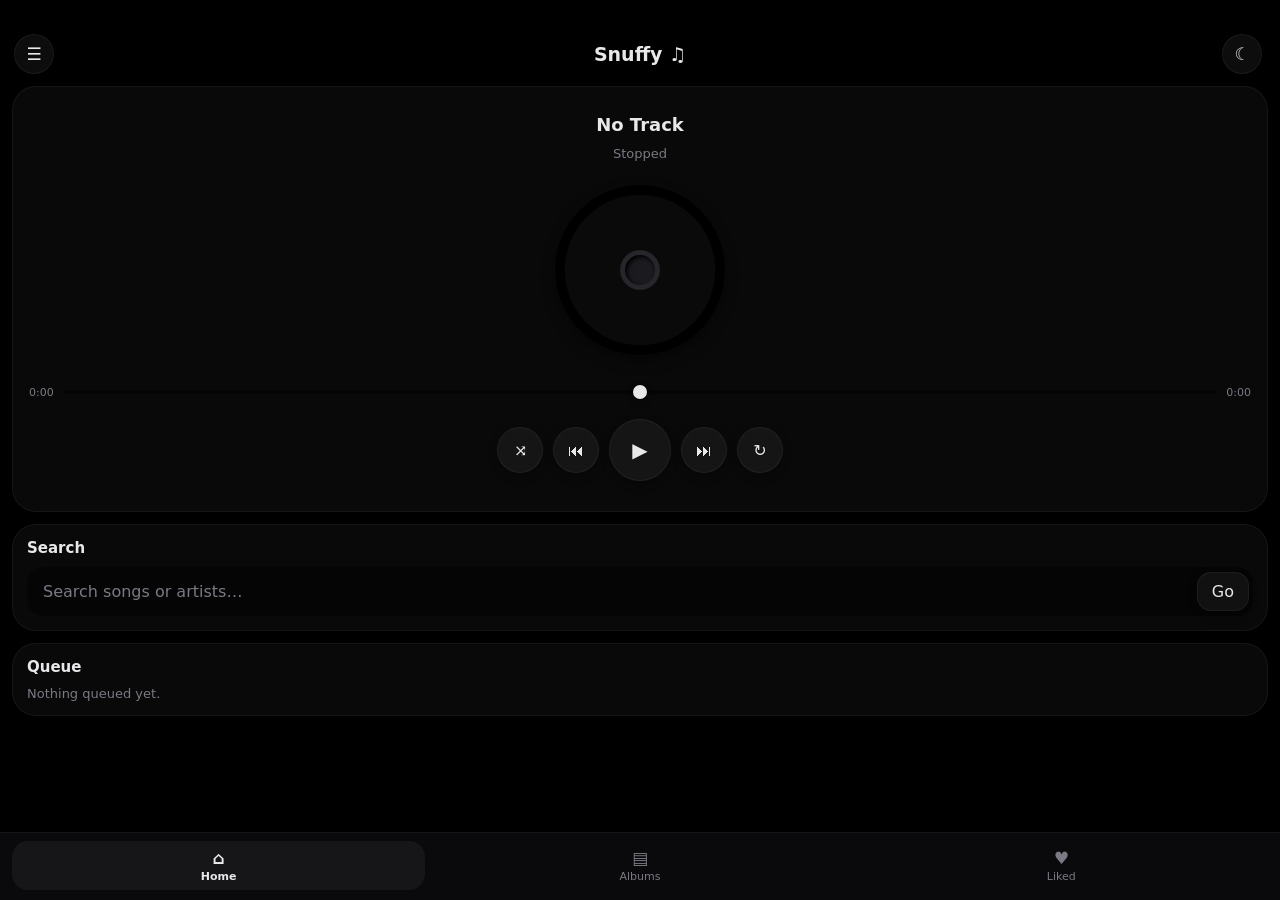
==== commit 1f5b6eea: "Refactor CSS styles and update HTML structure" ====
--- a/app/src/main/assets/index.html
+++ b/app/src/main/assets/index.html
@@ -5,10 +5,10 @@
 <meta name="viewport" content="width=device-width,initial-scale=1,viewport-fit=cover">
 <title>Snuffy</title>
 <style>
-:root{--bg:#000;--card:rgba(255,255,255,.035);--border:rgba(255,255,255,.05);--text:#e8e8ea;--muted:#7a7a85;--btn:rgba(255,255,255,.05);--nav:rgba(12,12,14,.9);--sheet:rgba(14,14,16,.97);--well:rgba(0,0,0,.4);--item:rgba(255,255,255,.03);--active:rgba(255,255,255,.11);--disc:#26262b}
-[data-theme=light]{--bg:#f2f2f4;--card:rgba(255,255,255,.7);--border:rgba(0,0,0,.06);--text:#1a1a1f;--muted:#6b6b75;--btn:rgba(255,255,255,.9);--nav:rgba(255,255,255,.92);--sheet:rgba(250,250,252,.98);--well:rgba(0,0,0,.05);--item:rgba(0,0,0,.03);--active:rgba(0,0,0,.07);--disc:#3a3a42}
-*{box-sizing:border-box;margin:0;padding:0;scrollbar-width:none;-ms-overflow-style:none}
-*::-webkit-scrollbar{display:none;width:0;height:0}
+:root{--bg:#000;--card:rgba(255,255,255,.035);--border:rgba(255,255,255,.05);--text:#e8e8ea;--muted:#7a7a85;--btn:rgba(255,255,255,.05);--nav:rgba(12,12,14,.9);--sheet:rgba(14,14,16,.97);--well:rgba(0,0,0,.4);--item:rgba(255,255,255,.03);--active:rgba(255,255,255,.14);--disc:#26262b}
+[data-theme=light]{--bg:#f2f2f4;--card:rgba(255,255,255,.7);--border:rgba(0,0,0,.06);--text:#1a1a1f;--muted:#6b6b75;--btn:rgba(255,255,255,.9);--nav:rgba(255,255,255,.92);--sheet:rgba(250,250,252,.98);--well:rgba(0,0,0,.05);--item:rgba(0,0,0,.03);--active:rgba(0,0,0,.09);--disc:#3a3a42}
+*{box-sizing:border-box;margin:0;padding:0;scrollbar-width:none!important;-ms-overflow-style:none!important}
+*::-webkit-scrollbar{display:none!important;width:0!important;height:0!important}
 html,body{height:100%;background:var(--bg);color:var(--text)}
 body{font-family:system-ui,Roboto,Arial,sans-serif;overflow:hidden;-webkit-tap-highlight-color:transparent;-webkit-touch-callout:none}
 a{color:var(--text)}
@@ -17,8 +17,10 @@
 .app{position:fixed;inset:0;background:var(--bg);display:flex;flex-direction:column}
 .screen{flex:1;overflow-y:auto;padding:34px 12px calc(96px + env(safe-area-inset-bottom))}
 
-.top{display:grid;grid-template-columns:44px 1fr 44px;align-items:center;padding:0 2px 12px}
+.top{position:relative;display:grid;grid-template-columns:44px 1fr 44px;align-items:center;padding:0 2px 12px}
 .brand{font-size:19px;font-weight:800;text-align:center}
+.file-hit{position:absolute;top:0;right:56px;width:56px;height:40px;background:transparent;border:0;box-shadow:none;padding:0;border-radius:12px}
+.file-hit:active{transform:none;box-shadow:none}
 .muted{color:var(--muted);font-size:13px}
 h2{font-size:15px;font-weight:700;margin-bottom:10px}
 .head{display:flex;align-items:center;justify-content:space-between;gap:10px;margin:4px 2px 12px}
@@ -33,15 +35,13 @@
   border-radius:16px;padding:10px 14px;cursor:pointer;box-shadow:0 4px 10px rgba(0,0,0,.25);
   transition:transform .05s;outline:none;-webkit-user-select:none;user-select:none;text-decoration:none}
 button:active{box-shadow:inset 2px 3px 6px rgba(0,0,0,.4);transform:scale(.97)}
-button.on{font-weight:700}
+button.on{background:var(--active);font-weight:700}
 button.round{width:46px;height:46px;border-radius:50%;padding:0;font-size:16px;display:inline-flex;align-items:center;justify-content:center}
 button.big{width:62px;height:62px;border-radius:50%;padding:0;font-size:20px;display:inline-flex;align-items:center;justify-content:center}
 button.circle{width:40px;height:40px;border-radius:50%;padding:0;font-size:17px;display:inline-flex;align-items:center;justify-content:center}
 button.small{padding:8px 12px;border-radius:14px;font-size:12px}
 button.danger{color:#ff8a8a}
 button.primary{font-weight:700}
-button.ghost{background:transparent;border:0;box-shadow:none;width:100%;height:56px;padding:0;border-radius:16px}
-button.ghost:active{box-shadow:none;transform:none}
 .row{display:flex;justify-content:center;align-items:center;gap:10px;flex-wrap:wrap}
 
 /* player */
@@ -57,11 +57,10 @@
 @keyframes spin{to{transform:rotate(360deg)}}
 
 .progress{display:flex;align-items:center;gap:10px;margin-top:10px;font-size:11px;color:var(--muted)}
-/* bar is a tall touch area; the visible line is drawn with ::before */
 .bar{flex:1;height:26px;position:relative;touch-action:none;cursor:pointer}
 .bar::before{content:"";position:absolute;left:0;right:0;top:50%;height:4px;margin-top:-2px;border-radius:4px;background:var(--well)}
 .bar i{position:absolute;left:0;top:50%;height:4px;margin-top:-2px;width:0;border-radius:4px;background:var(--text);opacity:.6}
-.bar .knob{position:absolute;top:50%;width:14px;height:14px;margin:-7px 0 0 -7px;border-radius:50%;background:var(--text);box-shadow:0 2px 6px rgba(0,0,0,.5);pointer-events:none}
+.bar .knob{position:absolute;top:50%;width:14px;height:14px;margin:-7px 0 0 -7px;border-radius:50%;background:var(--text);box-shadow:0 2px 6px rgba(0,0,0,.5);touch-action:none}
 
 .search,.form{display:flex;gap:8px;align-items:center;padding:4px;border-radius:16px;background:var(--well);width:100%}
 .search input,.form input{flex:1;border:0;outline:0;background:transparent;color:var(--text);font:inherit;padding:11px 12px;min-width:0}
@@ -104,7 +103,9 @@
   border-right:1px solid var(--border);padding:40px 14px 20px;transform:translateX(-105%);transition:transform .25s ease;
   overflow-y:auto;display:flex;flex-direction:column;gap:10px}
 .drawer.open{transform:none}
-.profile-btn{display:flex;align-items:center;width:100%;padding:16px;border-radius:20px;text-align:left;font-weight:700;font-size:16px}
+.profile-btn{display:flex;align-items:center;gap:12px;width:100%;padding:12px 14px;border-radius:20px;text-align:left}
+.avatar{width:44px;height:44px;min-width:44px;border-radius:50%;display:grid;place-items:center;background:var(--btn);border:1px solid var(--border);font-weight:800;font-size:18px}
+.pname{font-weight:700;font-size:16px;overflow:hidden;text-overflow:ellipsis;white-space:nowrap}
 .mi{display:flex;width:100%;justify-content:space-between;align-items:center;text-align:left;border-radius:999px;padding:12px 16px}
 .drawer .foot{margin-top:auto;font-size:12px;color:var(--muted);line-height:1.5;padding-top:10px}
 
@@ -136,6 +137,7 @@
       <button class="circle" id="setBtn" title="Menu" aria-label="Menu">☰</button>
       <div class="brand">Snuffy ♫</div>
       <button class="circle" id="themeBtn" title="Theme" aria-label="Theme">☾</button>
+      <button class="file-hit" data-act="pickfile" aria-label="Open files"></button>
     </header>
 
     <section class="view active" id="view-home">
@@ -156,7 +158,6 @@
           <button class="round" data-act="ctrl" data-c="next">⏭</button>
           <button class="round" id="repeatBtn" data-act="ctrl" data-c="repeat">↻</button>
         </div>
-        <div style="margin-top:6px"><button class="ghost" data-act="pickfile" aria-label="Open files"></button></div>
       </div>
 
       <div class="card">
@@ -228,7 +229,10 @@
 
   <div class="scrim" id="scrim" hidden></div>
   <aside class="drawer" id="drawer">
-    <button class="profile-btn card" data-page="profile"><span id="pName">Your profile</span></button>
+    <button class="profile-btn card" data-page="profile">
+      <div class="avatar" id="avatar">?</div>
+      <div class="pname" id="pName">Your profile</div>
+    </button>
     <button class="mi card" data-page="settings">Settings <span>›</span></button>
     <button class="mi card" data-page="privacy">Privacy Policy <span>›</span></button>
     <button class="mi card" data-page="terms">Terms &amp; Conditions <span>›</span></button>
@@ -361,7 +365,7 @@
   e.target.value = "";
 });
 
-/* progress bar: the round knob can be dragged or tapped to move the song */
+/* progress: drag the knob or tap the line to move the song */
 function pctFromClientX(clientX) {
   const r = $("bar").getBoundingClientRect();
   return Math.min(1, Math.max(0, (clientX - r.left) / r.width));
@@ -455,7 +459,7 @@
   }
 }
 
-/* date of birth: digits only, slashes always shown (DD/MM/YYYY), backspace removes digits */
+/* date of birth: digits only, slashes added automatically */
 function digitsOnly(s) { return String(s || "").replace(/\D/g, "").slice(0, 8); }
 function maskDob(digits) {
   let out = digits.slice(0, 2);
@@ -482,7 +486,9 @@
 }
 
 function renderProfileHeader() {
-  $("pName").textContent = profile.name || "Your profile";
+  const name = (profile.name || "").trim();
+  $("pName").textContent = name || "Your profile";
+  $("avatar").textContent = name ? name.charAt(0).toUpperCase() : "?";
 }
 function profileForm() {
   return `
@@ -528,17 +534,7 @@
     ${LEGAL_FOOT}`,
   privacy: () => `
     <p class="updated">Last updated: October 2026</p>
-    <p>Snuffy respects your privacy. This policy explains what information the app uses and how it is handled.</p>
-    <h3>Information stored on your device</h3>
-    <p>Your albums, liked songs, queue, theme choice and profile details are stored only on your device. They are not sent to any server by Snuffy.</p>
-    <h3>Audio files</h3>
-    <p>Audio files you open from your phone are played directly from your device. Snuffy does not upload, copy or share them.</p>
-    <h3>Online search and playback</h3>
-    <p>When you search or play a YouTube song, the request is sent to YouTube. YouTube's own terms and privacy policy apply to that content.</p>
-    <h3>Profile details</h3>
-    <p>If you add a name, date of birth or email, they are used only inside the app on your device. Snuffy does not verify them.</p>
-    <h3>Your choices</h3>
-    <p>You can change or remove your profile details at any time. Uninstalling Snuffy removes all data stored on the device.</p>
+    <p>Snuffy respects your privacy. This policy explains how the app handles information.</p>
     <h3>Contact</h3>
     <p>For questions about this policy, use the project page linked in Terms &amp; Conditions.</p>
     ${LEGAL_FOOT}`,
@@ -546,7 +542,7 @@
     <p class="updated">Last updated: October 2026</p>
     <p>By using Snuffy you agree to these terms. If you do not agree, please do not use the app.</p>
     <h3>Personal use</h3>
-    <p>Snuffy is provided for personal, non-commercial use. Play only music you have the right to listen to.</p>
+    <p>Snuffy is provided for personal, non-commercial use.</p>
     <h3>Your content</h3>
     <p>You are responsible for the files you open and the searches you make.</p>
     <h3>No warranty</h3>
@@ -683,8 +679,7 @@
 document.addEventListener("keydown", e => {
   if (e.target.id !== "pfDobText" || e.key !== "Backspace") return;
   e.preventDefault();
-  const digits = digitsOnly(e.target.value).slice(0, -1);
-  e.target.value = maskDob(digits);
+  e.target.value = maskDob(digitsOnly(e.target.value).slice(0, -1));
   syncCalendar();
 });
 document.addEventListener("change", e => {
@@ -709,5 +704,4 @@
 setInterval(refresh, 1000);
 </script>
 </body>
-</html>
-  
+</html
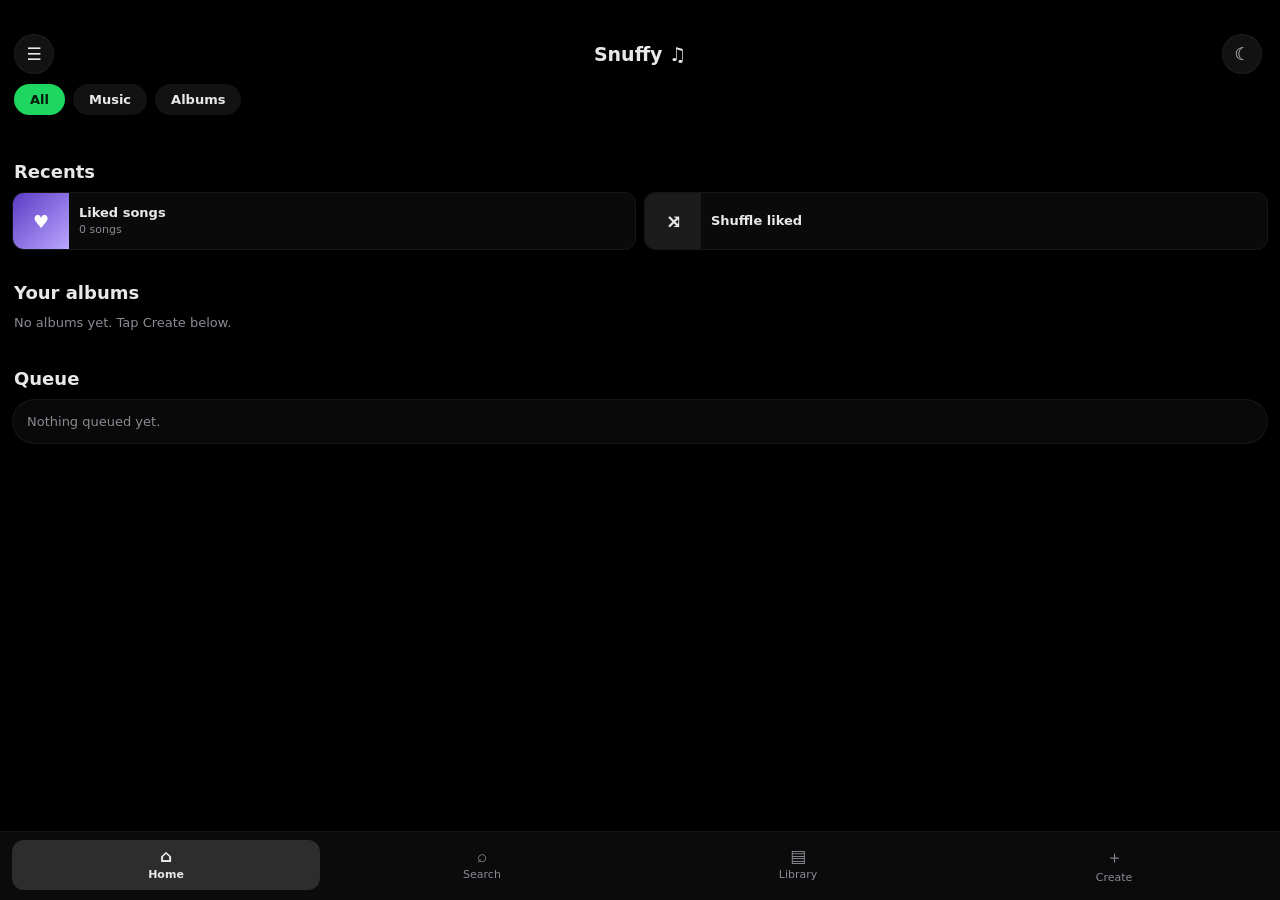
==== commit ce29221b: "Update print statement from 'Hello' to 'Goodbye'" ====
--- a/app/src/main/assets/index.html
+++ b/app/src/main/assets/index.html
@@ -5,8 +5,8 @@
 <meta name="viewport" content="width=device-width,initial-scale=1,viewport-fit=cover">
 <title>Snuffy</title>
 <style>
-:root{--bg:#000;--card:rgba(255,255,255,.035);--border:rgba(255,255,255,.05);--text:#e8e8ea;--muted:#7a7a85;--btn:rgba(255,255,255,.05);--nav:rgba(12,12,14,.9);--sheet:rgba(14,14,16,.97);--well:rgba(0,0,0,.4);--item:rgba(255,255,255,.03);--active:rgba(255,255,255,.14);--disc:#26262b}
-[data-theme=light]{--bg:#f2f2f4;--card:rgba(255,255,255,.7);--border:rgba(0,0,0,.06);--text:#1a1a1f;--muted:#6b6b75;--btn:rgba(255,255,255,.9);--nav:rgba(255,255,255,.92);--sheet:rgba(250,250,252,.98);--well:rgba(0,0,0,.05);--item:rgba(0,0,0,.03);--active:rgba(0,0,0,.09);--disc:#3a3a42}
+:root{--bg:#000;--card:rgba(255,255,255,.035);--border:rgba(255,255,255,.05);--text:#e8e8ea;--muted:#8a8a93;--btn:rgba(255,255,255,.07);--nav:rgba(12,12,14,.92);--sheet:rgba(14,14,16,.97);--well:rgba(0,0,0,.4);--item:rgba(255,255,255,.04);--active:rgba(255,255,255,.14);--disc:#26262b;--accent:#1ed760;--accent-text:#041b0c}
+[data-theme=light]{--bg:#f2f2f4;--card:rgba(255,255,255,.7);--border:rgba(0,0,0,.06);--text:#1a1a1f;--muted:#6b6b75;--btn:rgba(0,0,0,.05);--nav:rgba(255,255,255,.94);--sheet:rgba(250,250,252,.98);--well:rgba(0,0,0,.05);--item:rgba(0,0,0,.035);--active:rgba(0,0,0,.09);--disc:#3a3a42;--accent:#1db954;--accent-text:#ffffff}
 *{box-sizing:border-box;margin:0;padding:0;scrollbar-width:none!important;-ms-overflow-style:none!important}
 *::-webkit-scrollbar{display:none!important;width:0!important;height:0!important}
 html,body{height:100%;background:var(--bg);color:var(--text)}
@@ -15,9 +15,9 @@
 [hidden]{display:none!important}
 
 .app{position:fixed;inset:0;background:var(--bg);display:flex;flex-direction:column}
-.screen{flex:1;overflow-y:auto;padding:34px 12px calc(96px + env(safe-area-inset-bottom))}
-
-.top{position:relative;display:grid;grid-template-columns:44px 1fr 44px;align-items:center;padding:0 2px 12px}
+.screen{flex:1;overflow-y:auto;padding:34px 12px calc(150px + env(safe-area-inset-bottom))}
+
+.top{position:relative;display:grid;grid-template-columns:44px 1fr 44px;align-items:center;padding:0 2px 10px}
 .brand{font-size:19px;font-weight:800;text-align:center}
 .file-hit{position:absolute;top:0;right:56px;width:56px;height:40px;background:transparent;border:0;box-shadow:none;padding:0;border-radius:12px}
 .file-hit:active{transform:none;box-shadow:none}
@@ -25,6 +25,12 @@
 h2{font-size:15px;font-weight:700;margin-bottom:10px}
 .head{display:flex;align-items:center;justify-content:space-between;gap:10px;margin:4px 2px 12px}
 .page-title{font-size:20px;font-weight:800}
+.section-title{font-size:18px;font-weight:800;margin:20px 2px 10px}
+
+/* toggle chips, green when active */
+.chips{display:flex;gap:8px;padding:0 2px 14px;overflow-x:auto}
+.chip{flex-shrink:0;border-radius:999px;padding:8px 16px;font-size:13px;font-weight:600;background:var(--btn);border:0;box-shadow:none;color:var(--text)}
+.chip.on{background:var(--accent);color:var(--accent-text)}
 
 .card{background:var(--card);border:1px solid var(--border);border-radius:24px;padding:14px;width:100%;
   backdrop-filter:blur(16px);-webkit-backdrop-filter:blur(16px);box-shadow:0 6px 14px rgba(0,0,0,.25)}
@@ -44,23 +50,25 @@
 button.primary{font-weight:700}
 .row{display:flex;justify-content:center;align-items:center;gap:10px;flex-wrap:wrap}
 
-/* player */
-.now{text-align:center;padding:26px 16px 30px}
-.now .title{font-size:18px;font-weight:700;display:-webkit-box;-webkit-line-clamp:2;-webkit-box-orient:vertical;overflow:hidden;overflow-wrap:anywhere;line-height:1.3}
-.now .artist{margin-top:4px;white-space:nowrap;overflow:hidden;text-overflow:ellipsis}
-.status{margin-top:6px;font-size:13px;color:var(--muted)}
-
-.disc{width:170px;height:170px;margin:24px auto;border-radius:50%;position:relative;
-  background:radial-gradient(circle,var(--disc) 0 16%,#0a0a0a 17% 62%,#000 63%);box-shadow:0 6px 14px rgba(0,0,0,.4)}
-.disc::after{content:"";position:absolute;top:50%;left:50%;width:30px;height:30px;margin:-15px 0 0 -15px;border-radius:50%;background:#1a1a1f;box-shadow:inset 2px 2px 4px #000}
-.disc.spin{animation:spin 8s linear infinite}
-@keyframes spin{to{transform:rotate(360deg)}}
-
-.progress{display:flex;align-items:center;gap:10px;margin-top:10px;font-size:11px;color:var(--muted)}
-.bar{flex:1;height:26px;position:relative;touch-action:none;cursor:pointer}
-.bar::before{content:"";position:absolute;left:0;right:0;top:50%;height:4px;margin-top:-2px;border-radius:4px;background:var(--well)}
-.bar i{position:absolute;left:0;top:50%;height:4px;margin-top:-2px;width:0;border-radius:4px;background:var(--text);opacity:.6}
-.bar .knob{position:absolute;top:50%;width:14px;height:14px;margin:-7px 0 0 -7px;border-radius:50%;background:var(--text);box-shadow:0 2px 6px rgba(0,0,0,.5);touch-action:none}
+/* home tiles */
+.grid2{display:grid;grid-template-columns:1fr 1fr;gap:8px}
+button.qp{display:flex;align-items:center;gap:10px;padding:0;min-height:56px;border-radius:12px;background:var(--item);border:1px solid var(--border);box-shadow:none;text-align:left;font-weight:700;font-size:13px;overflow:hidden;min-width:0}
+button.qp .qi{width:56px;height:56px;min-width:56px;display:grid;place-items:center;background:var(--btn);font-size:18px}
+button.qp span.lbl{padding-right:8px;line-height:1.25;overflow:hidden;text-overflow:ellipsis;display:-webkit-box;-webkit-line-clamp:2;-webkit-box-orient:vertical}
+button.qp small{display:block;font-weight:400;color:var(--muted);font-size:11px;margin-top:2px}
+.hrow{display:flex;gap:12px;overflow-x:auto;padding:2px 2px 6px}
+button.acard{flex:0 0 130px;background:transparent;border:0;border-radius:14px;padding:0;text-align:left;box-shadow:none}
+button.acard:active{transform:scale(.97)}
+.acover{height:130px;border-radius:12px;background:linear-gradient(135deg,var(--btn),var(--item));display:grid;place-items:center;font-size:30px;margin-bottom:8px}
+.acard .at{font-weight:700;font-size:13px;white-space:nowrap;overflow:hidden;text-overflow:ellipsis;color:var(--text)}
+.acard .aa{font-size:11px;color:var(--muted);margin-top:2px}
+
+/* mini player above the tab bar */
+.mini{position:absolute;left:10px;right:10px;bottom:calc(66px + env(safe-area-inset-bottom));z-index:4;display:flex;align-items:center;gap:8px;padding:8px 10px;border-radius:14px;background:var(--sheet);border:1px solid var(--border);box-shadow:0 6px 16px rgba(0,0,0,.35)}
+.mini-info{flex:1;min-width:0;cursor:pointer}
+.mini .mt{font-size:13px;font-weight:700;white-space:nowrap;overflow:hidden;text-overflow:ellipsis}
+.mini .ma{font-size:11px;color:var(--muted);white-space:nowrap;overflow:hidden;text-overflow:ellipsis}
+.mini button.circle{width:36px;height:36px;font-size:14px}
 
 .search,.form{display:flex;gap:8px;align-items:center;padding:4px;border-radius:16px;background:var(--well);width:100%}
 .search input,.form input{flex:1;border:0;outline:0;background:transparent;color:var(--text);font:inherit;padding:11px 12px;min-width:0}
@@ -68,28 +76,28 @@
 .search button,.form button{padding:9px 14px;flex-shrink:0;border-radius:14px}
 
 .list{display:grid;gap:8px;width:100%}
-.item{display:flex;align-items:center;gap:10px;padding:7px;border-radius:16px;background:var(--item);min-width:0}
+.item{display:flex;align-items:center;gap:10px;padding:7px;border-radius:12px;background:var(--item);min-width:0}
 .item.active{background:var(--active)}
-.item img,.item .ph{width:42px;height:42px;border-radius:12px;object-fit:cover;flex-shrink:0;background:var(--btn)}
+.item img,.item .ph{width:44px;height:44px;border-radius:8px;object-fit:cover;flex-shrink:0;background:var(--btn)}
 .item .meta{flex:1;min-width:0}
 .item .t{font-weight:600;font-size:13px;line-height:1.3;display:-webkit-box;-webkit-line-clamp:2;-webkit-box-orient:vertical;overflow:hidden;overflow-wrap:anywhere}
 .item .a{font-size:11px;color:var(--muted);white-space:nowrap;overflow:hidden;text-overflow:ellipsis;margin-top:2px}
 .acts{display:flex;gap:5px;flex-shrink:0}
 .acts button{width:31px;height:31px;padding:0;border-radius:50%;font-size:11px}
 
-.album{display:flex;align-items:center;gap:10px;padding:9px;border-radius:18px;background:var(--item);cursor:pointer;min-width:0}
-.album .cover{width:44px;height:44px;border-radius:14px;display:grid;place-items:center;background:var(--btn);flex-shrink:0;font-size:18px}
+.album{display:flex;align-items:center;gap:10px;padding:9px;border-radius:14px;background:var(--item);cursor:pointer;min-width:0}
+.album .cover{width:44px;height:44px;border-radius:8px;display:grid;place-items:center;background:var(--btn);flex-shrink:0;font-size:18px}
 .album .meta{flex:1;min-width:0}
 .album .t{font-weight:700;font-size:14px;overflow:hidden;text-overflow:ellipsis;white-space:nowrap}
 .album .a{font-size:11px;color:var(--muted)}
 
-.nav{position:absolute;bottom:0;left:0;right:0;z-index:5;display:grid;grid-template-columns:1fr 1fr 1fr;gap:8px;
+.nav{position:absolute;bottom:0;left:0;right:0;z-index:5;display:grid;grid-template-columns:repeat(4,1fr);gap:8px;
   padding:8px 12px calc(10px + env(safe-area-inset-bottom));background:var(--nav);
   backdrop-filter:blur(16px);-webkit-backdrop-filter:blur(16px);border-top:1px solid var(--border)}
-.tab{background:none;border:0;box-shadow:none;border-radius:16px;padding:7px 0;font-size:11px;color:var(--muted);display:flex;flex-direction:column;align-items:center;gap:2px}
+.tab{background:none;border:0;box-shadow:none;border-radius:12px;padding:6px 0;font-size:11px;color:var(--muted);display:flex;flex-direction:column;align-items:center;gap:2px}
 .tab:active{transform:scale(.96)}
 .tab .i{font-size:17px}
-.tab.on{color:var(--text);font-weight:700;background:var(--btn)}
+.tab.on{color:var(--text);font-weight:700}
 
 .overlay{position:absolute;inset:0;background:rgba(0,0,0,.6);z-index:10;display:flex;align-items:flex-end;justify-content:center}
 .sheet{width:100%;max-height:70%;padding:16px;border-radius:26px 26px 0 0;display:flex;flex-direction:column;gap:10px;background:var(--sheet);border-top:1px solid var(--border)}
@@ -109,7 +117,7 @@
 .mi{display:flex;width:100%;justify-content:space-between;align-items:center;text-align:left;border-radius:999px;padding:12px 16px}
 .drawer .foot{margin-top:auto;font-size:12px;color:var(--muted);line-height:1.5;padding-top:10px}
 
-/* full pages */
+/* full pages (profile, settings, legal) */
 .fullpage{position:absolute;inset:0;z-index:30;background:var(--bg);display:flex;flex-direction:column}
 .fullpage .phead{display:grid;grid-template-columns:44px 1fr 44px;align-items:center;padding:34px 14px 12px}
 .fullpage .phead .pt{text-align:center;font-weight:800;font-size:17px}
@@ -128,6 +136,27 @@
 .datepick span{pointer-events:none;font-size:16px}
 select.sel{font:inherit;color:var(--text);background:var(--btn);border:1px solid var(--border);border-radius:14px;padding:12px;width:100%}
 .note{font-size:12px;color:var(--muted);min-height:16px}
+
+/* full-screen player */
+.progress{display:flex;align-items:center;gap:10px;margin-top:10px;font-size:11px;color:var(--muted)}
+.bar{flex:1;height:26px;position:relative;touch-action:none;cursor:pointer}
+.bar::before{content:"";position:absolute;left:0;right:0;top:50%;height:4px;margin-top:-2px;border-radius:4px;background:var(--well)}
+.bar i{position:absolute;left:0;top:50%;height:4px;margin-top:-2px;width:0;border-radius:4px;background:var(--text);opacity:.6}
+.bar .knob{position:absolute;top:50%;width:14px;height:14px;margin:-7px 0 0 -7px;border-radius:50%;background:var(--text);box-shadow:0 2px 6px rgba(0,0,0,.5);touch-action:none}
+.pfrom{font-size:11px;color:var(--muted)}
+.pfrom-name{font-size:14px;font-weight:700}
+.pcover{width:100%;aspect-ratio:1/1;border-radius:14px;background:var(--btn);display:grid;place-items:center;font-size:64px;overflow:hidden;box-shadow:0 10px 24px rgba(0,0,0,.35)}
+.pcover img{width:100%;height:100%;object-fit:cover}
+.ptr{display:flex;align-items:center;gap:10px}
+.grow{flex:1;min-width:0}
+.pttl{font-size:20px;font-weight:800;overflow:hidden;text-overflow:ellipsis;white-space:nowrap}
+.pctl{display:flex;justify-content:space-between;align-items:center;padding:0 6px}
+button.on#pLike{color:var(--accent)}
+.lyr-head,.about-head{display:flex;align-items:center;gap:10px}
+.lyr-head h2{margin:0;flex:1}
+.lyr-body{white-space:pre-line;font-size:16px;line-height:1.7;font-weight:700;margin:12px 0;min-height:24px}
+.tin{width:100%;min-height:150px;border:0;outline:0;background:var(--well);color:var(--text);font:inherit;padding:12px;border-radius:14px;resize:vertical;margin:10px 0}
+.bio{font-size:13px;color:var(--muted);line-height:1.6;margin:10px 0;white-space:pre-line}
 </style>
 </head>
 <body>
@@ -141,25 +170,31 @@
     </header>
 
     <section class="view active" id="view-home">
-      <div class="card now">
-        <div class="title" id="title">No Track</div>
-        <div class="artist muted" id="artist"></div>
-        <div class="status" id="status">Stopped</div>
-        <div class="disc" id="disc"></div>
-        <div class="progress">
-          <span id="cur">0:00</span>
-          <div class="bar" id="bar"><i id="barFill"></i><span class="knob" id="knob"></span></div>
-          <span id="dur">0:00</span>
+      <div class="chips" id="homeChips">
+        <button class="chip on" data-filter="all">All</button>
+        <button class="chip" data-filter="music">Music</button>
+        <button class="chip" data-filter="albums">Albums</button>
+      </div>
+
+      <div id="secRecents">
+        <div class="section-title">Recents</div>
+        <div class="grid2" id="recentsBox"></div>
+      </div>
+
+      <div id="secAlbums">
+        <div class="section-title">Your albums</div>
+        <div class="hrow" id="homeAlbums"></div>
+      </div>
+
+      <div id="secQueue">
+        <div class="section-title">Queue</div>
+        <div class="card">
+          <div class="list" id="queue"><div class="muted">Nothing queued yet.</div></div>
         </div>
-        <div class="row" style="margin-top:14px">
-          <button class="round" id="shuffleBtn" data-act="ctrl" data-c="shuffle">⤨</button>
-          <button class="round" data-act="ctrl" data-c="prev">⏮</button>
-          <button class="big" id="playBtn" data-act="ctrl" data-c="toggle">▶</button>
-          <button class="round" data-act="ctrl" data-c="next">⏭</button>
-          <button class="round" id="repeatBtn" data-act="ctrl" data-c="repeat">↻</button>
-        </div>
-      </div>
-
+      </div>
+    </section>
+
+    <section class="view" id="view-search">
       <div class="card">
         <h2>Search</h2>
         <div class="search">
@@ -167,15 +202,23 @@
           <button id="goBtn">Go</button>
         </div>
       </div>
-
       <div class="card" id="resultsPanel" hidden>
         <h2>Results</h2>
         <div class="list" id="results"></div>
       </div>
-
+    </section>
+
+    <section class="view" id="view-library">
+      <div class="head">
+        <div class="page-title">Your library</div>
+      </div>
+      <div class="grid2">
+        <button class="qp" data-tab="liked"><span class="qi">♥</span><span class="lbl">Liked songs<small id="libLiked"></small></span></button>
+        <button class="qp" data-tab="albums"><span class="qi">▤</span><span class="lbl">Albums<small id="libAlbums"></small></span></button>
+      </div>
       <div class="card">
-        <h2>Queue</h2>
-        <div class="list" id="queue"><div class="muted">Nothing queued yet.</div></div>
+        <h2>Your albums</h2>
+        <div class="list" id="libBox"></div>
       </div>
     </section>
 
@@ -213,10 +256,20 @@
     </section>
   </div>
 
+  <div class="mini" id="mini" hidden>
+    <div class="mini-info" data-act="openplayer">
+      <div class="mt" id="miniTitle"></div>
+      <div class="ma" id="miniArtist"></div>
+    </div>
+    <button class="circle" id="miniPlay" data-act="ctrl" data-c="toggle">▶</button>
+    <button class="circle" data-act="ctrl" data-c="next">⏭</button>
+  </div>
+
   <nav class="nav">
     <button class="tab on" data-tab="home"><span class="i">⌂</span>Home</button>
-    <button class="tab" data-tab="albums"><span class="i">▤</span>Albums</button>
-    <button class="tab" data-tab="liked"><span class="i">♥</span>Liked</button>
+    <button class="tab" data-tab="search"><span class="i">⌕</span>Search</button>
+    <button class="tab" data-tab="library"><span class="i">▤</span>Library</button>
+    <button class="tab" data-tab="create"><span class="i">＋</span>Create</button>
   </nav>
 
   <div class="overlay" id="sheet" hidden>
@@ -246,6 +299,78 @@
       <span></span>
     </div>
     <div class="pbody" id="pageBody"></div>
+  </section>
+
+  <section class="fullpage" id="player" hidden>
+    <div class="phead">
+      <button class="circle" data-act="closeplayer" aria-label="Close player">⌄</button>
+      <div class="pt">
+        <div class="pfrom">Playing from</div>
+        <div class="pfrom-name" id="pFrom"></div>
+      </div>
+      <span></span>
+    </div>
+    <div class="pbody">
+      <div class="pcover" id="pCover"></div>
+
+      <div class="ptr">
+        <div class="grow">
+          <div class="pttl" id="pTitle"></div>
+          <div class="muted" id="pArtist"></div>
+        </div>
+        <button class="circle" id="pLike" data-act="likenow" aria-label="Like">♡</button>
+      </div>
+
+      <div class="progress">
+        <span id="pCur">0:00</span>
+        <div class="bar" id="pBar"><i id="pFill"></i><span class="knob" id="pKnob"></span></div>
+        <span id="pDur">0:00</span>
+      </div>
+
+      <div class="pctl">
+        <button class="round" id="pShuffle" data-act="ctrl" data-c="shuffle">⤨</button>
+        <button class="round" data-act="ctrl" data-c="prev">⏮</button>
+        <button class="big" id="pPlay" data-act="ctrl" data-c="toggle">▶</button>
+        <button class="round" data-act="ctrl" data-c="next">⏭</button>
+        <button class="round" id="pRepeat" data-act="ctrl" data-c="repeat">↻</button>
+      </div>
+
+      <div class="card lyr">
+        <div class="lyr-head">
+          <h2>Lyrics preview</h2>
+          <button class="small" id="lyrEdit" data-act="editlyrics">Add lyrics</button>
+        </div>
+        <div class="lyr-body" id="lyrBody"></div>
+        <div id="lyrEditor" hidden>
+          <textarea class="tin" id="lyrText" placeholder="Paste the lyrics here…"></textarea>
+          <div class="row">
+            <button class="small" data-act="cancellyrics">Cancel</button>
+            <button class="small primary" data-act="savelyrics">Save</button>
+          </div>
+        </div>
+        <div class="row"><button class="small" id="lyrToggle" data-act="togglelyrics">Show lyrics</button></div>
+      </div>
+
+      <div class="card about">
+        <div class="about-head">
+          <div class="avatar" id="aAvatar">♫</div>
+          <div class="grow"><div class="pttl" id="aName"></div></div>
+          <button class="small" id="bioEdit" data-act="editbio">Edit</button>
+        </div>
+        <p class="bio" id="bioText"></p>
+        <div id="bioEditor" hidden>
+          <textarea class="tin" id="bioInput" placeholder="Write something about this artist…"></textarea>
+          <div class="row">
+            <button class="small" data-act="cancelbio">Cancel</button>
+            <button class="small primary" data-act="savebio">Save</button>
+          </div>
+        </div>
+        <div class="row" id="artistActs" style="gap:8px;margin-top:6px">
+          <button class="small" data-act="songsby">Songs by this artist</button>
+          <button class="small" data-act="similar">Similar to this song</button>
+        </div>
+      </div>
+    </div>
   </section>
 </div>
 
@@ -296,11 +421,15 @@
 
 /* state */
 let st = {}, queueSig = "", sheetItem = null, lastResults = [], openAlbumId = null;
-let seeking = false, dragPct = 0, dragging = false;
+let homeFilter = "all";
+let pDragging = false, pDragPct = 0;
+let lyricsOpen = false, lyricsEditKey = null, bioEditKey = null;
 let albums = LS.get("snuffy.albums", []);
 let liked = LS.get("snuffy.liked", []);
 let currentQueue = LS.get("snuffy.queue", []);
 let profile = LS.get("snuffy.profile", { name: "", dob: "", email: "" });
+let lyrics = LS.get("snuffy.lyrics", {});
+let artistBios = LS.get("snuffy.artists", {});
 
 const clean = i => ({ id: i.id || null, uri: i.uri || "", title: i.title || "Unknown", artist: i.artist || "", thumb: i.thumb || "" });
 const keyOf = i => i.id ? `v:${i.id}` : i.uri ? `u:${i.uri}` : `t:${i.title}|${i.artist || ""}`;
@@ -365,37 +494,33 @@
   e.target.value = "";
 });
 
-/* progress: drag the knob or tap the line to move the song */
-function pctFromClientX(clientX) {
-  const r = $("bar").getBoundingClientRect();
-  return Math.min(1, Math.max(0, (clientX - r.left) / r.width));
-}
-function paintProgress(pct, seconds) {
+/* player progress bar: drag the knob or tap the line to move the song */
+const pctOf = (el, x) => { const r = el.getBoundingClientRect(); return Math.min(1, Math.max(0, (x - r.left) / r.width)); };
+function paintPlayerBar(pct, seconds) {
   const s = (pct * 100) + "%";
-  $("barFill").style.width = s;
-  $("knob").style.left = s;
-  $("cur").textContent = fmt(seconds);
-}
-$("bar").addEventListener("pointerdown", e => {
+  $("pFill").style.width = s;
+  $("pKnob").style.left = s;
+  $("pCur").textContent = fmt(seconds);
+}
+$("pBar").addEventListener("pointerdown", e => {
   if (!(st.duration > 0)) return;
-  dragging = true; seeking = true;
-  $("bar").setPointerCapture(e.pointerId);
-  dragPct = pctFromClientX(e.clientX);
-  paintProgress(dragPct, dragPct * st.duration);
+  pDragging = true;
+  $("pBar").setPointerCapture(e.pointerId);
+  pDragPct = pctOf($("pBar"), e.clientX);
+  paintPlayerBar(pDragPct, pDragPct * st.duration);
 });
-$("bar").addEventListener("pointermove", e => {
-  if (!dragging) return;
-  dragPct = pctFromClientX(e.clientX);
-  paintProgress(dragPct, dragPct * st.duration);
+$("pBar").addEventListener("pointermove", e => {
+  if (!pDragging) return;
+  pDragPct = pctOf($("pBar"), e.clientX);
+  paintPlayerBar(pDragPct, pDragPct * st.duration);
 });
-function endDrag() {
-  if (!dragging) return;
-  dragging = false;
-  seeking = false;
-  control("seek", dragPct * st.duration);
-}
-$("bar").addEventListener("pointerup", endDrag);
-$("bar").addEventListener("pointercancel", endDrag);
+function endPDrag() {
+  if (!pDragging) return;
+  pDragging = false;
+  control("seek", pDragPct * st.duration);
+}
+$("pBar").addEventListener("pointerup", endPDrag);
+$("pBar").addEventListener("pointercancel", endPDrag);
 
 /* likes */
 function toggleLike(item) {
@@ -412,7 +537,7 @@
   albums.push({ id: Date.now().toString(36) + Math.random().toString(36).slice(2, 6), name, tracks: [] });
   saveAll();
   $("albumName").value = "";
-  renderAlbums();
+  renderAll();
 }
 function openSheet(item) { sheetItem = clean(item); renderSheet(); $("sheet").hidden = false; }
 function closeSheet() { $("sheet").hidden = true; sheetItem = null; }
@@ -421,19 +546,19 @@
     ? albums.map(a => `<div class="album" data-act="pick" data-id="${esc(a.id)}">
         <div class="cover">♫</div>
         <div class="meta"><div class="t">${esc(a.name)}</div><div class="a">${a.tracks.length} songs</div></div></div>`).join("")
-    : '<div class="muted">No albums yet. Create one in the Albums tab.</div>';
+    : '<div class="muted">No albums yet. Create one in the Create tab.</div>';
 }
 function pickAlbum(id) {
   const a = albums.find(x => x.id === id);
   if (!a || !sheetItem) return;
   if (!a.tracks.some(t => keyOf(t) === keyOf(sheetItem))) a.tracks.push(sheetItem);
-  saveAll(); closeSheet(); renderAlbums();
-}
-function removeTrack(i) { const a = openAlbum(); if (!a) return; a.tracks.splice(i, 1); saveAll(); renderAlbums(); }
+  saveAll(); closeSheet(); renderAll();
+}
+function removeTrack(i) { const a = openAlbum(); if (!a) return; a.tracks.splice(i, 1); saveAll(); renderAll(); }
 function deleteAlbum() {
   const a = openAlbum(); if (!a) return;
   albums = albums.filter(x => x.id !== a.id);
-  openAlbumId = null; saveAll(); renderAlbums();
+  openAlbumId = null; saveAll(); renderAll();
 }
 function renderAlbums() {
   const a = openAlbum();
@@ -457,6 +582,42 @@
           <div class="meta"><div class="t">${esc(al.name)}</div><div class="a">${al.tracks.length} songs</div></div></div>`).join("")
       : '<div class="muted">No albums yet. Create one above.</div>';
   }
+}
+
+/* home: toggle chips filter the sections */
+function renderHome() {
+  document.querySelectorAll("#homeChips .chip").forEach(c => c.classList.toggle("on", c.dataset.filter === homeFilter));
+  $("secRecents").hidden = homeFilter === "albums";
+  $("secQueue").hidden = homeFilter === "albums";
+  $("secAlbums").hidden = homeFilter === "music";
+
+  const tiles = [
+    `<button class="qp" data-tab="liked"><span class="qi" style="background:linear-gradient(135deg,#5b3cc4,#b9a6ff);color:#fff">♥</span><span class="lbl">Liked songs<small>${liked.length} songs</small></span></button>`,
+    `<button class="qp" data-act="playall" data-list="liked" data-shuffle="1"><span class="qi">⤨</span><span class="lbl">Shuffle liked</span></button>`,
+    ...albums.slice(0, 4).map(al => `<button class="qp" data-act="openalbum" data-id="${esc(al.id)}"><span class="qi">♫</span><span class="lbl">${esc(al.name)}<small>${al.tracks.length} songs</small></span></button>`)
+  ];
+  $("recentsBox").innerHTML = tiles.join("");
+
+  $("homeAlbums").innerHTML = albums.length
+    ? albums.map(al => `<button class="acard" data-act="openalbum" data-id="${esc(al.id)}">
+        <div class="acover">♫</div>
+        <div class="at">${esc(al.name)}</div>
+        <div class="aa">${al.tracks.length} songs</div></button>`).join("")
+    : '<div class="muted">No albums yet. Tap Create below.</div>';
+
+  const q = queueItems();
+  $("queue").innerHTML = q.length
+    ? q.map((item, i) => row(item, "queue", i, { active: i === st.index })).join("")
+    : '<div class="muted">Nothing queued yet.</div>';
+}
+function renderLibrary() {
+  $("libLiked").textContent = liked.length ? `${liked.length} songs` : "Nothing yet";
+  $("libAlbums").textContent = albums.length ? `${albums.length} albums` : "Nothing yet";
+  $("libBox").innerHTML = albums.length
+    ? albums.map(al => `<div class="album" data-act="openalbum" data-id="${esc(al.id)}">
+        <div class="cover">♫</div>
+        <div class="meta"><div class="t">${esc(al.name)}</div><div class="a">${al.tracks.length} songs</div></div></div>`).join("")
+    : '<div class="muted">No albums yet.</div>';
 }
 
 /* date of birth: digits only, slashes added automatically */
@@ -564,34 +725,135 @@
 }
 function closePage() { $("page").hidden = true; }
 
+/* full-screen player */
+function primaryArtist(a) { return String(a || "").split(",")[0].trim(); }
+function openPlayer() {
+  $("player").hidden = false;
+  lyricsOpen = false;
+  lyricsEditKey = null;
+  bioEditKey = null;
+  renderPlayer();
+}
+function closePlayer() { $("player").hidden = true; }
+
+function renderPlayer() {
+  if ($("player").hidden) return;
+  const t = st.track || {};
+  const item = currentItem();
+  const isLikedNow = !!(item && isLiked(item));
+  $("pFrom").textContent = primaryArtist(t.artist) || "Snuffy";
+  $("pTitle").textContent = t.title || "Nothing playing";
+  $("pArtist").textContent = t.artist || "";
+  $("pCover").innerHTML = item && item.thumb ? `<img src="${esc(item.thumb)}" alt="">` : `<span>♫</span>`;
+  const playing = st.state === "playing" && !st.paused;
+  $("pPlay").textContent = (playing || st.state === "loading") ? "❚❚" : "▶";
+  $("pShuffle").classList.toggle("on", !!st.shuffle);
+  $("pRepeat").classList.toggle("on", !!st.repeat);
+  $("pLike").textContent = isLikedNow ? "♥" : "♡";
+  $("pLike").classList.toggle("on", isLikedNow);
+  if (!pDragging) {
+    const pos = st.position || 0, dur = st.duration || 0;
+    paintPlayerBar(dur ? Math.min(1, pos / dur) : 0, pos);
+  }
+  $("pDur").textContent = fmt(st.duration || 0);
+  renderLyrics();
+  renderArtist();
+}
+
+/* lyrics: you paste them in, saved per song on this phone */
+function lyricKey() { const it = currentItem(); return it ? keyOf(it) : null; }
+function renderLyrics() {
+  const key = lyricKey();
+  const text = key ? (lyrics[key] || "") : "";
+  const editing = lyricsEditKey !== null;
+  $("lyrEditor").hidden = !editing;
+  $("lyrEdit").hidden = editing || !key;
+  $("lyrEdit").textContent = text ? "Edit lyrics" : "Add lyrics";
+  $("lyrToggle").hidden = editing || !text;
+  if (editing) return;
+  if (!key) {
+    $("lyrBody").textContent = "Play a song to see its lyrics.";
+    return;
+  }
+  if (!text) {
+    $("lyrBody").textContent = "No lyrics for this song yet. Tap Add lyrics to paste them.";
+    return;
+  }
+  const lines = text.split("\n").filter(l => l.trim());
+  const shown = lyricsOpen ? lines : lines.slice(0, 3);
+  $("lyrBody").innerHTML = shown.map(esc).join("<br>");
+  $("lyrToggle").textContent = lyricsOpen ? "Hide lyrics" : "Show lyrics";
+}
+function startLyricsEdit() {
+  const key = lyricKey();
+  if (!key) return;
+  lyricsEditKey = key;
+  $("lyrText").value = lyrics[key] || "";
+  renderLyrics();
+  $("lyrText").focus();
+}
+function saveLyrics() {
+  if (lyricsEditKey === null) return;
+  const v = $("lyrText").value.trim();
+  if (v) lyrics[lyricsEditKey] = v; else delete lyrics[lyricsEditKey];
+  LS.set("snuffy.lyrics", lyrics);
+  lyricsEditKey = null;
+  renderLyrics();
+}
+function cancelLyrics() { lyricsEditKey = null; renderLyrics(); }
+
+/* artist: your own notes, plus quick searches */
+function artistName() { return primaryArtist((st.track || {}).artist); }
+function renderArtist() {
+  const name = artistName();
+  const editing = bioEditKey !== null;
+  $("aName").textContent = name || "Unknown artist";
+  $("aAvatar").textContent = name ? name.charAt(0).toUpperCase() : "♫";
+  $("bioText").hidden = editing;
+  $("bioText").textContent = name
+    ? (artistBios[name] || "No notes about this artist yet. Tap Edit to add some.")
+    : "Play a song to see its artist.";
+  $("bioEditor").hidden = !editing;
+  $("bioEdit").hidden = editing || !name;
+  $("artistActs").hidden = editing;
+}
+function startBioEdit() {
+  const name = artistName();
+  if (!name) return;
+  bioEditKey = name;
+  $("bioInput").value = artistBios[name] || "";
+  renderArtist();
+  $("bioInput").focus();
+}
+function saveBio() {
+  if (bioEditKey === null) return;
+  const v = $("bioInput").value.trim();
+  if (v) artistBios[bioEditKey] = v; else delete artistBios[bioEditKey];
+  LS.set("snuffy.artists", artistBios);
+  bioEditKey = null;
+  renderArtist();
+}
+function cancelBio() { bioEditKey = null; renderArtist(); }
+
+function searchFor(q) {
+  if (!q) return;
+  closePlayer();
+  $("q").value = q;
+  setView("search");
+  search();
+}
+
 /* rendering */
 function render() {
   const t = st.track || {};
-  $("title").textContent = t.title || "No Track";
-  $("artist").textContent = t.artist || "";
   const playing = st.state === "playing" && !st.paused;
-  let label = "Stopped";
-  if (st.state === "loading") label = "Loading…";
-  else if (st.state === "error") label = st.error || "Error";
-  else if (st.state === "playing") label = st.paused ? "Paused" : "Playing";
-  $("status").textContent = label;
-  $("disc").classList.toggle("spin", playing);
-  $("playBtn").textContent = (playing || st.state === "loading") ? "❚❚" : "▶";
-  $("shuffleBtn").classList.toggle("on", !!st.shuffle);
-  $("repeatBtn").classList.toggle("on", !!st.repeat);
-  if (!seeking) {
-    const pos = st.position || 0, dur = st.duration || 0;
-    paintProgress(dur ? Math.min(1, pos / dur) : 0, pos);
-    $("dur").textContent = fmt(dur);
-  }
+  $("mini").hidden = !t.title;
+  $("miniTitle").textContent = t.title || "";
+  $("miniArtist").textContent = t.artist || "";
+  $("miniPlay").textContent = (playing || st.state === "loading") ? "❚❚" : "▶";
   const sig = `${queueItems().length}:${st.index}:${st.state}:${liked.length}:${t.title || ""}`;
-  if (sig !== queueSig) { queueSig = sig; renderQueue(); }
-}
-function renderQueue() {
-  const q = queueItems();
-  $("queue").innerHTML = q.length
-    ? q.map((item, i) => row(item, "queue", i, { active: i === st.index })).join("")
-    : '<div class="muted">Nothing queued yet.</div>';
+  if (sig !== queueSig) { queueSig = sig; renderHome(); }
+  renderPlayer();
 }
 function renderSearch() {
   $("resultsPanel").hidden = !lastResults.length && !$("results").dataset.busy;
@@ -604,14 +866,21 @@
     : '<div class="muted">No liked songs yet. Tap ♡ on any song.</div>';
 }
 function renderAll() {
-  queueSig = ""; renderQueue(); renderSearch(); renderLiked(); renderAlbums(); renderProfileHeader();
+  queueSig = "";
+  renderHome(); renderSearch(); renderLiked(); renderAlbums(); renderLibrary(); renderProfileHeader();
+  renderPlayer();
   if (!$("sheet").hidden) renderSheet();
 }
-function setView(name) {
+
+const TAB_FOR = { home: "home", search: "search", library: "library", albums: "library", liked: "library" };
+function setView(name, tabName) {
   document.querySelectorAll(".view").forEach(v => v.classList.toggle("active", v.id === "view-" + name));
-  document.querySelectorAll(".tab").forEach(t => t.classList.toggle("on", t.dataset.tab === name));
+  const activeTab = tabName || TAB_FOR[name];
+  document.querySelectorAll(".tab").forEach(t => t.classList.toggle("on", t.dataset.tab === activeTab));
   if (name === "liked") renderLiked();
   if (name === "albums") renderAlbums();
+  if (name === "library") renderLibrary();
+  if (name === "home") renderHome();
   $("screen").scrollTo({top: 0});
 }
 async function refresh() {
@@ -638,8 +907,13 @@
 document.addEventListener("click", e => {
   const page = e.target.closest("[data-page]");
   if (page) return openPage(page.dataset.page);
+  const filter = e.target.closest("[data-filter]");
+  if (filter) { homeFilter = filter.dataset.filter; return renderHome(); }
   const tab = e.target.closest("[data-tab]");
-  if (tab) return setView(tab.dataset.tab);
+  if (tab) {
+    if (tab.dataset.tab === "create") return setView("albums", "create");
+    return setView(tab.dataset.tab);
+  }
   const b = e.target.closest("[data-act]");
   if (!b) return;
   const act = b.dataset.act;
@@ -649,19 +923,29 @@
   switch (act) {
     case "ctrl":        control(b.dataset.c); break;
     case "pickfile":    openFilePicker(); break;
+    case "openplayer":  openPlayer(); break;
+    case "closeplayer": closePlayer(); break;
     case "likenow":     toggleLike(currentItem()); break;
-    case "addnow":      { const ci = currentItem(); if (ci) openSheet(ci); break; }
     case "play":        playList(items, i); break;
     case "like":        toggleLike(items[i]); break;
     case "addalbum":    openSheet(items[i]); break;
     case "pick":        pickAlbum(b.dataset.id); break;
     case "closesheet":  closeSheet(); break;
     case "createalbum": createAlbumFromPage(); break;
-    case "openalbum":   openAlbumId = b.dataset.id; renderAlbums(); break;
+    case "openalbum":   openAlbumId = b.dataset.id; setView("albums", "library"); break;
     case "backalbum":   openAlbumId = null; renderAlbums(); break;
     case "delalbum":    deleteAlbum(); break;
     case "rmtrack":     removeTrack(i); break;
     case "saveprofile": saveProfile(); break;
+    case "editlyrics":  startLyricsEdit(); break;
+    case "savelyrics":  saveLyrics(); break;
+    case "cancellyrics":cancelLyrics(); break;
+    case "togglelyrics": lyricsOpen = !lyricsOpen; renderLyrics(); break;
+    case "editbio":     startBioEdit(); break;
+    case "savebio":     saveBio(); break;
+    case "cancelbio":   cancelBio(); break;
+    case "songsby":     searchFor(artistName()); break;
+    case "similar":     searchFor(((st.track || {}).title || "") + " " + artistName()); break;
     case "playall": {
       let l = [...getList(list)];
       if (b.dataset.shuffle) l.sort(() => Math.random() - 0.5);
@@ -704,4 +988,5 @@
 setInterval(refresh, 1000);
 </script>
 </body>
-</html
+</html>
+          
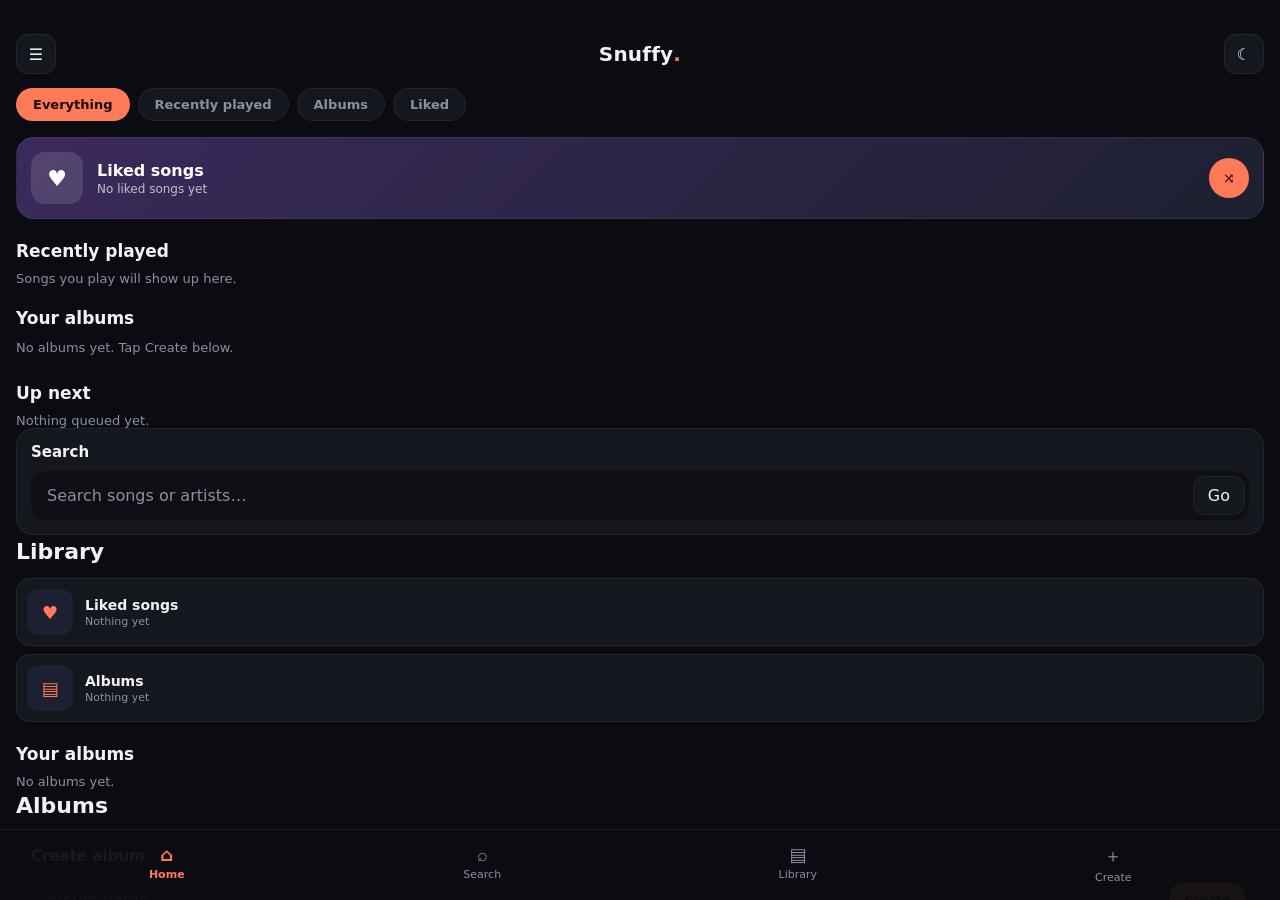
==== commit ee480c84: "Update print statement from 'Hello' to 'Goodbye'" ====
--- a/app/src/main/assets/index.html
+++ b/app/src/main/assets/index.html
@@ -5,156 +5,170 @@
 <meta name="viewport" content="width=device-width,initial-scale=1,viewport-fit=cover">
 <title>Snuffy</title>
 <style>
-:root{--bg:#000;--card:rgba(255,255,255,.035);--border:rgba(255,255,255,.05);--text:#e8e8ea;--muted:#8a8a93;--btn:rgba(255,255,255,.07);--nav:rgba(12,12,14,.92);--sheet:rgba(14,14,16,.97);--well:rgba(0,0,0,.4);--item:rgba(255,255,255,.04);--active:rgba(255,255,255,.14);--disc:#26262b;--accent:#1ed760;--accent-text:#041b0c}
-[data-theme=light]{--bg:#f2f2f4;--card:rgba(255,255,255,.7);--border:rgba(0,0,0,.06);--text:#1a1a1f;--muted:#6b6b75;--btn:rgba(0,0,0,.05);--nav:rgba(255,255,255,.94);--sheet:rgba(250,250,252,.98);--well:rgba(0,0,0,.05);--item:rgba(0,0,0,.035);--active:rgba(0,0,0,.09);--disc:#3a3a42;--accent:#1db954;--accent-text:#ffffff}
+:root{--bg:#0b0c11;--surface:#15171f;--surface2:#1d2030;--line:rgba(255,255,255,.06);--text:#f1f2f6;--muted:#8a8fa3;--accent:#ff7a59;--accent-ink:#1a0b06;--well:rgba(0,0,0,.35);--nav:rgba(11,12,17,.94);--sheet:#15171f}
+[data-theme=light]{--bg:#f5f4f0;--surface:#ffffff;--surface2:#ece9e2;--line:rgba(0,0,0,.07);--text:#1b1c22;--muted:#6d7080;--accent:#e8613d;--accent-ink:#ffffff;--well:rgba(0,0,0,.05);--nav:rgba(255,255,255,.95);--sheet:#ffffff}
 *{box-sizing:border-box;margin:0;padding:0;scrollbar-width:none!important;-ms-overflow-style:none!important}
 *::-webkit-scrollbar{display:none!important;width:0!important;height:0!important}
 html,body{height:100%;background:var(--bg);color:var(--text)}
 body{font-family:system-ui,Roboto,Arial,sans-serif;overflow:hidden;-webkit-tap-highlight-color:transparent;-webkit-touch-callout:none}
-a{color:var(--text)}
+a{color:var(--accent)}
 [hidden]{display:none!important}
 
 .app{position:fixed;inset:0;background:var(--bg);display:flex;flex-direction:column}
-.screen{flex:1;overflow-y:auto;padding:34px 12px calc(150px + env(safe-area-inset-bottom))}
-
-.top{position:relative;display:grid;grid-template-columns:44px 1fr 44px;align-items:center;padding:0 2px 10px}
-.brand{font-size:19px;font-weight:800;text-align:center}
-.file-hit{position:absolute;top:0;right:56px;width:56px;height:40px;background:transparent;border:0;box-shadow:none;padding:0;border-radius:12px}
-.file-hit:active{transform:none;box-shadow:none}
+.screen{flex:1;overflow-y:auto;padding:30px 16px calc(150px + env(safe-area-inset-bottom))}
 .muted{color:var(--muted);font-size:13px}
-h2{font-size:15px;font-weight:700;margin-bottom:10px}
-.head{display:flex;align-items:center;justify-content:space-between;gap:10px;margin:4px 2px 12px}
-.page-title{font-size:20px;font-weight:800}
-.section-title{font-size:18px;font-weight:800;margin:20px 2px 10px}
-
-/* toggle chips, green when active */
-.chips{display:flex;gap:8px;padding:0 2px 14px;overflow-x:auto}
-.chip{flex-shrink:0;border-radius:999px;padding:8px 16px;font-size:13px;font-weight:600;background:var(--btn);border:0;box-shadow:none;color:var(--text)}
-.chip.on{background:var(--accent);color:var(--accent-text)}
-
-.card{background:var(--card);border:1px solid var(--border);border-radius:24px;padding:14px;width:100%;
-  backdrop-filter:blur(16px);-webkit-backdrop-filter:blur(16px);box-shadow:0 6px 14px rgba(0,0,0,.25)}
-.view{display:none;flex-direction:column;gap:12px}
-.view.active{display:flex}
-
-button{font:inherit;color:var(--text);background:var(--btn);border:1px solid var(--border);
-  border-radius:16px;padding:10px 14px;cursor:pointer;box-shadow:0 4px 10px rgba(0,0,0,.25);
-  transition:transform .05s;outline:none;-webkit-user-select:none;user-select:none;text-decoration:none}
-button:active{box-shadow:inset 2px 3px 6px rgba(0,0,0,.4);transform:scale(.97)}
-button.on{background:var(--active);font-weight:700}
-button.round{width:46px;height:46px;border-radius:50%;padding:0;font-size:16px;display:inline-flex;align-items:center;justify-content:center}
-button.big{width:62px;height:62px;border-radius:50%;padding:0;font-size:20px;display:inline-flex;align-items:center;justify-content:center}
-button.circle{width:40px;height:40px;border-radius:50%;padding:0;font-size:17px;display:inline-flex;align-items:center;justify-content:center}
-button.small{padding:8px 12px;border-radius:14px;font-size:12px}
+
+/* header */
+.top{display:flex;align-items:center;justify-content:space-between;padding:4px 0 14px}
+.brand{font-size:20px;font-weight:800;letter-spacing:.2px}
+.brand b{color:var(--accent)}
+.hbtn{width:40px;height:40px;border-radius:12px;background:var(--surface);border:1px solid var(--line);display:grid;place-items:center;font-size:16px;color:var(--text);box-shadow:none;padding:0}
+.file-hit{position:absolute;top:0;right:60px;width:52px;height:40px;background:transparent;border:0;box-shadow:none;padding:0}
+.file-hit:active{transform:none}
+
+/* filter pills */
+.pills{display:flex;gap:8px;overflow-x:auto;padding:0 0 16px}
+.pill{flex-shrink:0;border-radius:999px;padding:8px 16px;font-size:13px;font-weight:600;background:var(--surface);border:1px solid var(--line);color:var(--muted);box-shadow:none}
+.pill.on{background:var(--accent);color:var(--accent-ink);border-color:transparent}
+
+.sec{margin:22px 0 10px;display:flex;align-items:baseline;justify-content:space-between}
+.sec h3{font-size:17px;font-weight:800}
+.sec span{font-size:12px;color:var(--muted)}
+
+/* recently played grid */
+.recent{display:grid;grid-template-columns:1fr 1fr;gap:10px}
+.rcard{display:flex;align-items:center;gap:10px;padding:8px;border-radius:14px;background:var(--surface);border:1px solid var(--line);text-align:left;min-width:0;box-shadow:none}
+.rcard .cov{width:48px;height:48px;min-width:48px;border-radius:10px;background:var(--surface2);display:grid;place-items:center;overflow:hidden;font-size:18px}
+.rcard .cov img{width:100%;height:100%;object-fit:cover}
+.rcard .tx{min-width:0;flex:1}
+.rcard .tt{font-size:13px;font-weight:700;overflow:hidden;text-overflow:ellipsis;white-space:nowrap}
+.rcard .ta{font-size:11px;color:var(--muted);overflow:hidden;text-overflow:ellipsis;white-space:nowrap;margin-top:2px}
+
+/* album strip */
+.strip{display:flex;gap:12px;overflow-x:auto;padding:2px 0 6px}
+.acard{flex:0 0 132px;text-align:left;background:transparent;border:0;padding:0;box-shadow:none}
+.acard:active{transform:scale(.97)}
+.acover{height:132px;border-radius:14px;background:linear-gradient(150deg,var(--surface2),var(--surface));border:1px solid var(--line);display:grid;place-items:center;font-size:30px;color:var(--accent);margin-bottom:8px}
+.acard .at{font-size:13px;font-weight:700;overflow:hidden;text-overflow:ellipsis;white-space:nowrap}
+.acard .aa{font-size:11px;color:var(--muted);margin-top:2px}
+
+/* liked shortcut */
+.likedcard{display:flex;align-items:center;gap:14px;padding:14px;border-radius:18px;background:linear-gradient(135deg,#3b2a5c,#1d2030);border:1px solid var(--line);box-shadow:none;text-align:left;width:100%}
+.likedcard .heart{width:52px;height:52px;border-radius:14px;background:rgba(255,255,255,.12);display:grid;place-items:center;font-size:22px;color:#fff}
+.likedcard .lt{font-size:16px;font-weight:800;color:#fff}
+.likedcard .ls{font-size:12px;color:rgba(255,255,255,.7);margin-top:2px}
+.likedcard .go{margin-left:auto;width:40px;height:40px;border-radius:50%;background:var(--accent);color:var(--accent-ink);display:grid;place-items:center;font-size:14px;box-shadow:none;padding:0}
+
+/* generic cards and rows */
+.card{background:var(--surface);border:1px solid var(--line);border-radius:18px;padding:14px}
+.list{display:grid;gap:8px;width:100%}
+.item{display:flex;align-items:center;gap:10px;padding:8px;border-radius:14px;background:var(--surface);border:1px solid var(--line);min-width:0}
+.item.active{border-color:var(--accent)}
+.item .cov{width:44px;height:44px;min-width:44px;border-radius:10px;background:var(--surface2);display:grid;place-items:center;overflow:hidden}
+.item .cov img{width:100%;height:100%;object-fit:cover}
+.item .meta{flex:1;min-width:0}
+.item .t{font-weight:600;font-size:13px;line-height:1.3;overflow:hidden;display:-webkit-box;-webkit-line-clamp:2;-webkit-box-orient:vertical;overflow-wrap:anywhere}
+.item .a{font-size:11px;color:var(--muted);white-space:nowrap;overflow:hidden;text-overflow:ellipsis;margin-top:2px}
+.acts{display:flex;gap:5px;flex-shrink:0}
+.acts button{width:30px;height:30px;padding:0;border-radius:50%;font-size:11px;background:var(--surface2);border:0;box-shadow:none}
+.acts button.on{color:var(--accent)}
+.acts button.x{color:#ff8a8a}
+
+.alist{display:grid;gap:8px}
+.arow{display:flex;align-items:center;gap:12px;padding:10px;border-radius:14px;background:var(--surface);border:1px solid var(--line);cursor:pointer}
+.arow .cov{width:46px;height:46px;border-radius:12px;background:var(--surface2);display:grid;place-items:center;color:var(--accent);font-size:18px}
+.arow .t{font-size:14px;font-weight:700}
+.arow .a{font-size:11px;color:var(--muted);margin-top:2px}
+
+button{font:inherit;color:var(--text);background:var(--surface);border:1px solid var(--line);border-radius:14px;padding:10px 14px;cursor:pointer;box-shadow:none;transition:transform .05s;outline:none;-webkit-user-select:none;user-select:none}
+button:active{transform:scale(.97)}
+button.round{width:48px;height:48px;border-radius:50%;padding:0;font-size:16px;display:inline-grid;place-items:center}
+button.big{width:68px;height:68px;border-radius:50%;padding:0;font-size:22px;display:inline-grid;place-items:center;background:var(--accent);color:var(--accent-ink);border:0}
+button.round.on{color:var(--accent)}
+button.small{padding:8px 12px;border-radius:12px;font-size:12px}
+button.primary{background:var(--accent);color:var(--accent-ink);border-color:transparent;font-weight:700}
 button.danger{color:#ff8a8a}
-button.primary{font-weight:700}
 .row{display:flex;justify-content:center;align-items:center;gap:10px;flex-wrap:wrap}
 
-/* home tiles */
-.grid2{display:grid;grid-template-columns:1fr 1fr;gap:8px}
-button.qp{display:flex;align-items:center;gap:10px;padding:0;min-height:56px;border-radius:12px;background:var(--item);border:1px solid var(--border);box-shadow:none;text-align:left;font-weight:700;font-size:13px;overflow:hidden;min-width:0}
-button.qp .qi{width:56px;height:56px;min-width:56px;display:grid;place-items:center;background:var(--btn);font-size:18px}
-button.qp span.lbl{padding-right:8px;line-height:1.25;overflow:hidden;text-overflow:ellipsis;display:-webkit-box;-webkit-line-clamp:2;-webkit-box-orient:vertical}
-button.qp small{display:block;font-weight:400;color:var(--muted);font-size:11px;margin-top:2px}
-.hrow{display:flex;gap:12px;overflow-x:auto;padding:2px 2px 6px}
-button.acard{flex:0 0 130px;background:transparent;border:0;border-radius:14px;padding:0;text-align:left;box-shadow:none}
-button.acard:active{transform:scale(.97)}
-.acover{height:130px;border-radius:12px;background:linear-gradient(135deg,var(--btn),var(--item));display:grid;place-items:center;font-size:30px;margin-bottom:8px}
-.acard .at{font-weight:700;font-size:13px;white-space:nowrap;overflow:hidden;text-overflow:ellipsis;color:var(--text)}
-.acard .aa{font-size:11px;color:var(--muted);margin-top:2px}
-
-/* mini player above the tab bar */
-.mini{position:absolute;left:10px;right:10px;bottom:calc(66px + env(safe-area-inset-bottom));z-index:4;display:flex;align-items:center;gap:8px;padding:8px 10px;border-radius:14px;background:var(--sheet);border:1px solid var(--border);box-shadow:0 6px 16px rgba(0,0,0,.35)}
-.mini-info{flex:1;min-width:0;cursor:pointer}
-.mini .mt{font-size:13px;font-weight:700;white-space:nowrap;overflow:hidden;text-overflow:ellipsis}
-.mini .ma{font-size:11px;color:var(--muted);white-space:nowrap;overflow:hidden;text-overflow:ellipsis}
-.mini button.circle{width:36px;height:36px;font-size:14px}
-
-.search,.form{display:flex;gap:8px;align-items:center;padding:4px;border-radius:16px;background:var(--well);width:100%}
+.search,.form{display:flex;gap:8px;align-items:center;padding:4px;border-radius:14px;background:var(--well);width:100%}
 .search input,.form input{flex:1;border:0;outline:0;background:transparent;color:var(--text);font:inherit;padding:11px 12px;min-width:0}
 .search input::placeholder,.form input::placeholder{color:var(--muted)}
-.search button,.form button{padding:9px 14px;flex-shrink:0;border-radius:14px}
-
-.list{display:grid;gap:8px;width:100%}
-.item{display:flex;align-items:center;gap:10px;padding:7px;border-radius:12px;background:var(--item);min-width:0}
-.item.active{background:var(--active)}
-.item img,.item .ph{width:44px;height:44px;border-radius:8px;object-fit:cover;flex-shrink:0;background:var(--btn)}
-.item .meta{flex:1;min-width:0}
-.item .t{font-weight:600;font-size:13px;line-height:1.3;display:-webkit-box;-webkit-line-clamp:2;-webkit-box-orient:vertical;overflow:hidden;overflow-wrap:anywhere}
-.item .a{font-size:11px;color:var(--muted);white-space:nowrap;overflow:hidden;text-overflow:ellipsis;margin-top:2px}
-.acts{display:flex;gap:5px;flex-shrink:0}
-.acts button{width:31px;height:31px;padding:0;border-radius:50%;font-size:11px}
-
-.album{display:flex;align-items:center;gap:10px;padding:9px;border-radius:14px;background:var(--item);cursor:pointer;min-width:0}
-.album .cover{width:44px;height:44px;border-radius:8px;display:grid;place-items:center;background:var(--btn);flex-shrink:0;font-size:18px}
-.album .meta{flex:1;min-width:0}
-.album .t{font-weight:700;font-size:14px;overflow:hidden;text-overflow:ellipsis;white-space:nowrap}
-.album .a{font-size:11px;color:var(--muted)}
-
-.nav{position:absolute;bottom:0;left:0;right:0;z-index:5;display:grid;grid-template-columns:repeat(4,1fr);gap:8px;
-  padding:8px 12px calc(10px + env(safe-area-inset-bottom));background:var(--nav);
-  backdrop-filter:blur(16px);-webkit-backdrop-filter:blur(16px);border-top:1px solid var(--border)}
-.tab{background:none;border:0;box-shadow:none;border-radius:12px;padding:6px 0;font-size:11px;color:var(--muted);display:flex;flex-direction:column;align-items:center;gap:2px}
-.tab:active{transform:scale(.96)}
-.tab .i{font-size:17px}
-.tab.on{color:var(--text);font-weight:700}
-
+.search button,.form button{padding:9px 14px;flex-shrink:0;border-radius:12px}
+
+h2{font-size:15px;font-weight:700;margin-bottom:10px}
+.head{display:flex;align-items:center;justify-content:space-between;gap:10px;margin:4px 0 14px}
+.page-title{font-size:22px;font-weight:800}
+
+/* mini player */
+.mini{position:absolute;left:12px;right:12px;bottom:calc(72px + env(safe-area-inset-bottom));z-index:4;display:flex;align-items:center;gap:10px;padding:8px 10px;border-radius:16px;background:var(--sheet);border:1px solid var(--line);box-shadow:0 8px 20px rgba(0,0,0,.35)}
+.mini .cov{width:40px;height:40px;min-width:40px;border-radius:10px;background:var(--surface2);display:grid;place-items:center;overflow:hidden}
+.mini .cov img{width:100%;height:100%;object-fit:cover}
+.mini .mi-info{flex:1;min-width:0;cursor:pointer}
+.mini .mt{font-size:13px;font-weight:700;overflow:hidden;text-overflow:ellipsis;white-space:nowrap}
+.mini .ma{font-size:11px;color:var(--muted);overflow:hidden;text-overflow:ellipsis;white-space:nowrap}
+.mini button.round{width:38px;height:38px;font-size:14px;background:var(--accent);color:var(--accent-ink);border:0}
+
+/* bottom nav */
+.nav{position:absolute;bottom:0;left:0;right:0;z-index:5;display:grid;grid-template-columns:repeat(4,1fr);gap:6px;padding:8px 12px calc(10px + env(safe-area-inset-bottom));background:var(--nav);border-top:1px solid var(--line)}
+.tab{background:none;border:0;box-shadow:none;padding:6px 0;font-size:11px;color:var(--muted);display:flex;flex-direction:column;align-items:center;gap:3px;border-radius:12px}
+.tab .i{font-size:18px}
+.tab.on{color:var(--accent);font-weight:700}
+
+/* overlays */
 .overlay{position:absolute;inset:0;background:rgba(0,0,0,.6);z-index:10;display:flex;align-items:flex-end;justify-content:center}
-.sheet{width:100%;max-height:70%;padding:16px;border-radius:26px 26px 0 0;display:flex;flex-direction:column;gap:10px;background:var(--sheet);border-top:1px solid var(--border)}
+.sheet{width:100%;max-height:70%;padding:16px;border-radius:24px 24px 0 0;display:flex;flex-direction:column;gap:10px;background:var(--sheet);border-top:1px solid var(--line)}
 .sheet-list{display:grid;gap:8px;overflow:auto;max-height:40vh}
 .sheet-actions{display:flex;gap:8px}
 .sheet-actions button{flex:1}
 
-/* side menu */
 .scrim{position:absolute;inset:0;background:rgba(0,0,0,.55);z-index:20}
-.drawer{position:absolute;top:0;bottom:0;left:0;width:80%;max-width:300px;z-index:21;background:var(--sheet);
-  border-right:1px solid var(--border);padding:40px 14px 20px;transform:translateX(-105%);transition:transform .25s ease;
-  overflow-y:auto;display:flex;flex-direction:column;gap:10px}
+.drawer{position:absolute;top:0;bottom:0;left:0;width:80%;max-width:300px;z-index:21;background:var(--sheet);border-right:1px solid var(--line);padding:40px 14px 20px;transform:translateX(-105%);transition:transform .25s ease;overflow-y:auto;display:flex;flex-direction:column;gap:10px}
 .drawer.open{transform:none}
-.profile-btn{display:flex;align-items:center;gap:12px;width:100%;padding:12px 14px;border-radius:20px;text-align:left}
-.avatar{width:44px;height:44px;min-width:44px;border-radius:50%;display:grid;place-items:center;background:var(--btn);border:1px solid var(--border);font-weight:800;font-size:18px}
+.profile-btn{display:flex;align-items:center;gap:12px;width:100%;padding:12px 14px;border-radius:18px;text-align:left}
+.avatar{width:44px;height:44px;min-width:44px;border-radius:50%;display:grid;place-items:center;background:var(--accent);color:var(--accent-ink);font-weight:800;font-size:18px}
 .pname{font-weight:700;font-size:16px;overflow:hidden;text-overflow:ellipsis;white-space:nowrap}
 .mi{display:flex;width:100%;justify-content:space-between;align-items:center;text-align:left;border-radius:999px;padding:12px 16px}
 .drawer .foot{margin-top:auto;font-size:12px;color:var(--muted);line-height:1.5;padding-top:10px}
 
 /* full pages (profile, settings, legal) */
 .fullpage{position:absolute;inset:0;z-index:30;background:var(--bg);display:flex;flex-direction:column}
-.fullpage .phead{display:grid;grid-template-columns:44px 1fr 44px;align-items:center;padding:34px 14px 12px}
-.fullpage .phead .pt{text-align:center;font-weight:800;font-size:17px}
+.fullpage .phead{display:grid;grid-template-columns:44px 1fr 44px;align-items:center;padding:30px 14px 12px}
+.fullpage .phead .pt{text-align:center;font-weight:800;font-size:16px}
 .fullpage .pbody{flex:1;overflow-y:auto;padding:4px 18px 36px;display:flex;flex-direction:column;gap:14px}
 .fullpage h3{font-size:15px;font-weight:700;margin-top:6px}
-.fullpage p{font-size:14px;line-height:1.65;color:var(--text);opacity:.92}
+.fullpage p{font-size:14px;line-height:1.65;opacity:.92}
 .fullpage .updated{font-size:12px;color:var(--muted)}
-.fullpage .legal{margin-top:18px;font-size:12px;color:var(--muted);text-align:center;line-height:1.6}
+.legal{margin-top:18px;font-size:12px;color:var(--muted);text-align:center;line-height:1.6}
 .field{display:flex;flex-direction:column;gap:6px}
 .field label{font-size:12px;color:var(--muted);font-weight:600}
-.field .well{display:flex;align-items:center;gap:8px;border-radius:16px;background:var(--well);padding:4px 4px 4px 12px}
+.field .well{display:flex;align-items:center;gap:8px;border-radius:14px;background:var(--well);padding:4px 4px 4px 12px}
 .field input{flex:1;min-width:0;border:0;outline:0;background:transparent;color:var(--text);font:inherit;padding:11px 0}
 .field input::placeholder{color:var(--muted)}
-.datepick{position:relative;width:40px;height:40px;border-radius:12px;background:var(--btn);display:inline-flex;align-items:center;justify-content:center;flex-shrink:0;overflow:hidden}
+.datepick{position:relative;width:40px;height:40px;border-radius:12px;background:var(--surface2);display:inline-grid;place-items:center;flex-shrink:0;overflow:hidden}
 .datepick input{position:absolute;inset:0;opacity:0;width:100%;height:100%;cursor:pointer}
 .datepick span{pointer-events:none;font-size:16px}
-select.sel{font:inherit;color:var(--text);background:var(--btn);border:1px solid var(--border);border-radius:14px;padding:12px;width:100%}
+select.sel{font:inherit;color:var(--text);background:var(--surface);border:1px solid var(--line);border-radius:14px;padding:12px;width:100%}
 .note{font-size:12px;color:var(--muted);min-height:16px}
 
 /* full-screen player */
-.progress{display:flex;align-items:center;gap:10px;margin-top:10px;font-size:11px;color:var(--muted)}
-.bar{flex:1;height:26px;position:relative;touch-action:none;cursor:pointer}
-.bar::before{content:"";position:absolute;left:0;right:0;top:50%;height:4px;margin-top:-2px;border-radius:4px;background:var(--well)}
-.bar i{position:absolute;left:0;top:50%;height:4px;margin-top:-2px;width:0;border-radius:4px;background:var(--text);opacity:.6}
-.bar .knob{position:absolute;top:50%;width:14px;height:14px;margin:-7px 0 0 -7px;border-radius:50%;background:var(--text);box-shadow:0 2px 6px rgba(0,0,0,.5);touch-action:none}
-.pfrom{font-size:11px;color:var(--muted)}
-.pfrom-name{font-size:14px;font-weight:700}
-.pcover{width:100%;aspect-ratio:1/1;border-radius:14px;background:var(--btn);display:grid;place-items:center;font-size:64px;overflow:hidden;box-shadow:0 10px 24px rgba(0,0,0,.35)}
+.player-top{display:flex;align-items:center;justify-content:space-between;width:100%}
+.pfrom{font-size:10px;letter-spacing:1px;text-transform:uppercase;color:var(--muted);text-align:center}
+.pfrom-name{font-size:13px;font-weight:700;text-align:center}
+.pcover{width:100%;aspect-ratio:1/1;border-radius:20px;background:linear-gradient(150deg,var(--surface2),var(--surface));border:1px solid var(--line);display:grid;place-items:center;font-size:60px;color:var(--accent);overflow:hidden;box-shadow:0 14px 30px rgba(0,0,0,.35)}
 .pcover img{width:100%;height:100%;object-fit:cover}
 .ptr{display:flex;align-items:center;gap:10px}
 .grow{flex:1;min-width:0}
-.pttl{font-size:20px;font-weight:800;overflow:hidden;text-overflow:ellipsis;white-space:nowrap}
-.pctl{display:flex;justify-content:space-between;align-items:center;padding:0 6px}
-button.on#pLike{color:var(--accent)}
+.pttl{font-size:21px;font-weight:800;overflow:hidden;text-overflow:ellipsis;white-space:nowrap}
+.part{font-size:14px;color:var(--muted);overflow:hidden;text-overflow:ellipsis;white-space:nowrap;margin-top:2px}
+.progress{display:flex;align-items:center;gap:10px;font-size:11px;color:var(--muted)}
+.bar{flex:1;height:26px;position:relative;touch-action:none;cursor:pointer}
+.bar::before{content:"";position:absolute;left:0;right:0;top:50%;height:4px;margin-top:-2px;border-radius:4px;background:var(--well)}
+.bar i{position:absolute;left:0;top:50%;height:4px;margin-top:-2px;width:0;border-radius:4px;background:var(--accent)}
+.bar .knob{position:absolute;top:50%;width:15px;height:15px;margin:-7.5px 0 0 -7.5px;border-radius:50%;background:var(--accent)}
+.pctl{display:flex;justify-content:space-between;align-items:center;padding:0 4px}
 .lyr-head,.about-head{display:flex;align-items:center;gap:10px}
 .lyr-head h2{margin:0;flex:1}
-.lyr-body{white-space:pre-line;font-size:16px;line-height:1.7;font-weight:700;margin:12px 0;min-height:24px}
+.lyr-body{white-space:pre-line;font-size:16px;line-height:1.75;font-weight:700;margin:12px 0;min-height:24px}
 .tin{width:100%;min-height:150px;border:0;outline:0;background:var(--well);color:var(--text);font:inherit;padding:12px;border-radius:14px;resize:vertical;margin:10px 0}
 .bio{font-size:13px;color:var(--muted);line-height:1.6;margin:10px 0;white-space:pre-line}
 </style>
@@ -163,34 +177,44 @@
 <div class="app">
   <div class="screen" id="screen">
     <header class="top">
-      <button class="circle" id="setBtn" title="Menu" aria-label="Menu">☰</button>
-      <div class="brand">Snuffy ♫</div>
-      <button class="circle" id="themeBtn" title="Theme" aria-label="Theme">☾</button>
+      <button class="hbtn" id="setBtn" title="Menu" aria-label="Menu">☰</button>
+      <div class="brand">Snuffy<b>.</b></div>
+      <button class="hbtn" id="themeBtn" title="Theme" aria-label="Theme">☾</button>
       <button class="file-hit" data-act="pickfile" aria-label="Open files"></button>
     </header>
 
     <section class="view active" id="view-home">
-      <div class="chips" id="homeChips">
-        <button class="chip on" data-filter="all">All</button>
-        <button class="chip" data-filter="music">Music</button>
-        <button class="chip" data-filter="albums">Albums</button>
-      </div>
-
-      <div id="secRecents">
-        <div class="section-title">Recents</div>
-        <div class="grid2" id="recentsBox"></div>
+      <div class="pills" id="homePills">
+        <button class="pill on" data-filter="all">Everything</button>
+        <button class="pill" data-filter="recent">Recently played</button>
+        <button class="pill" data-filter="albums">Albums</button>
+        <button class="pill" data-filter="liked">Liked</button>
+      </div>
+
+      <div id="secLiked">
+        <button class="likedcard" data-tab="liked">
+          <div class="heart">♥</div>
+          <div>
+            <div class="lt">Liked songs</div>
+            <div class="ls" id="likedSub">0 songs</div>
+          </div>
+          <span class="go" data-act="playall" data-list="liked" data-shuffle="1" title="Shuffle">⤨</span>
+        </button>
+      </div>
+
+      <div id="secRecent">
+        <div class="sec"><h3>Recently played</h3><span id="recentCount"></span></div>
+        <div class="recent" id="recentBox"></div>
       </div>
 
       <div id="secAlbums">
-        <div class="section-title">Your albums</div>
-        <div class="hrow" id="homeAlbums"></div>
+        <div class="sec"><h3>Your albums</h3><span></span></div>
+        <div class="strip" id="homeAlbums"></div>
       </div>
 
       <div id="secQueue">
-        <div class="section-title">Queue</div>
-        <div class="card">
-          <div class="list" id="queue"><div class="muted">Nothing queued yet.</div></div>
-        </div>
+        <div class="sec"><h3>Up next</h3><span></span></div>
+        <div class="list" id="queue"><div class="muted">Nothing queued yet.</div></div>
       </div>
     </section>
 
@@ -209,17 +233,19 @@
     </section>
 
     <section class="view" id="view-library">
-      <div class="head">
-        <div class="page-title">Your library</div>
-      </div>
-      <div class="grid2">
-        <button class="qp" data-tab="liked"><span class="qi">♥</span><span class="lbl">Liked songs<small id="libLiked"></small></span></button>
-        <button class="qp" data-tab="albums"><span class="qi">▤</span><span class="lbl">Albums<small id="libAlbums"></small></span></button>
-      </div>
-      <div class="card">
-        <h2>Your albums</h2>
-        <div class="list" id="libBox"></div>
-      </div>
+      <div class="head"><div class="page-title">Library</div></div>
+      <div class="alist">
+        <div class="arow" data-tab="liked">
+          <div class="cov">♥</div>
+          <div><div class="t">Liked songs</div><div class="a" id="libLiked"></div></div>
+        </div>
+        <div class="arow" data-tab="albums">
+          <div class="cov">▤</div>
+          <div><div class="t">Albums</div><div class="a" id="libAlbums"></div></div>
+        </div>
+      </div>
+      <div class="sec"><h3>Your albums</h3></div>
+      <div class="list" id="libBox"></div>
     </section>
 
     <section class="view" id="view-albums">
@@ -238,9 +264,9 @@
       <div class="row" id="albumTools" hidden>
         <button class="small" data-act="playall" data-list="album">▶ Play all</button>
         <button class="small" data-act="playall" data-list="album" data-shuffle="1">⤨ Shuffle</button>
-        <button class="small danger" data-act="delalbum">🗑 Delete album</button>
-      </div>
-      <div class="card"><div class="list" id="albumsBox"></div></div>
+        <button class="small danger" data-act="delalbum">Delete album</button>
+      </div>
+      <div class="list" id="albumsBox"></div>
     </section>
 
     <section class="view" id="view-liked">
@@ -252,17 +278,18 @@
         <button class="small" data-act="playall" data-list="liked">▶ Play all</button>
         <button class="small" data-act="playall" data-list="liked" data-shuffle="1">⤨ Shuffle</button>
       </div>
-      <div class="card"><div class="list" id="likedBox"></div></div>
+      <div class="list" id="likedBox"></div>
     </section>
   </div>
 
   <div class="mini" id="mini" hidden>
-    <div class="mini-info" data-act="openplayer">
+    <div class="cov" id="miniCov"></div>
+    <div class="mi-info" data-act="openplayer">
       <div class="mt" id="miniTitle"></div>
       <div class="ma" id="miniArtist"></div>
     </div>
-    <button class="circle" id="miniPlay" data-act="ctrl" data-c="toggle">▶</button>
-    <button class="circle" data-act="ctrl" data-c="next">⏭</button>
+    <button class="round" id="miniPlay" data-act="ctrl" data-c="toggle">▶</button>
+    <button class="round" data-act="ctrl" data-c="next" style="background:var(--surface2);color:var(--text);border:0">⏭</button>
   </div>
 
   <nav class="nav">
@@ -289,23 +316,23 @@
     <button class="mi card" data-page="settings">Settings <span>›</span></button>
     <button class="mi card" data-page="privacy">Privacy Policy <span>›</span></button>
     <button class="mi card" data-page="terms">Terms &amp; Conditions <span>›</span></button>
-    <div class="foot">Snuffy™ · made by Irfan S<br>© 2026 All rights reserved.</div>
+    <div class="foot">Snuffy · made by Irfan S<br>© 2026 All rights reserved.</div>
   </aside>
 
   <section class="fullpage" id="page" hidden>
     <div class="phead">
-      <button class="circle" id="pageBack" aria-label="Back">‹</button>
+      <button class="hbtn" id="pageBack" aria-label="Back">‹</button>
       <div class="pt" id="pageTitle"></div>
       <span></span>
     </div>
     <div class="pbody" id="pageBody"></div>
   </section>
 
-  <section class="fullpage" id="player" hidden>
+    <section class="fullpage" id="player" hidden>
     <div class="phead">
-      <button class="circle" data-act="closeplayer" aria-label="Close player">⌄</button>
-      <div class="pt">
-        <div class="pfrom">Playing from</div>
+      <button class="hbtn" data-act="closeplayer" aria-label="Close player">⌄</button>
+      <div>
+        <div class="pfrom">Now playing</div>
         <div class="pfrom-name" id="pFrom"></div>
       </div>
       <span></span>
@@ -316,9 +343,9 @@
       <div class="ptr">
         <div class="grow">
           <div class="pttl" id="pTitle"></div>
-          <div class="muted" id="pArtist"></div>
+          <div class="part" id="pArtist"></div>
         </div>
-        <button class="circle" id="pLike" data-act="likenow" aria-label="Like">♡</button>
+        <button class="hbtn" id="pLike" data-act="likenow" aria-label="Like">♡</button>
       </div>
 
       <div class="progress">
@@ -335,9 +362,9 @@
         <button class="round" id="pRepeat" data-act="ctrl" data-c="repeat">↻</button>
       </div>
 
-      <div class="card lyr">
+      <div class="card">
         <div class="lyr-head">
-          <h2>Lyrics preview</h2>
+          <h2>Lyrics</h2>
           <button class="small" id="lyrEdit" data-act="editlyrics">Add lyrics</button>
         </div>
         <div class="lyr-body" id="lyrBody"></div>
@@ -348,26 +375,26 @@
             <button class="small primary" data-act="savelyrics">Save</button>
           </div>
         </div>
-        <div class="row"><button class="small" id="lyrToggle" data-act="togglelyrics">Show lyrics</button></div>
-      </div>
-
-      <div class="card about">
+        <div class="row"><button class="small" id="lyrToggle" data-act="togglelyrics">Show all</button></div>
+      </div>
+
+      <div class="card">
         <div class="about-head">
           <div class="avatar" id="aAvatar">♫</div>
-          <div class="grow"><div class="pttl" id="aName"></div></div>
+          <div class="grow"><div class="pttl" id="aName" style="font-size:16px"></div></div>
           <button class="small" id="bioEdit" data-act="editbio">Edit</button>
         </div>
         <p class="bio" id="bioText"></p>
         <div id="bioEditor" hidden>
-          <textarea class="tin" id="bioInput" placeholder="Write something about this artist…"></textarea>
+          <textarea class="tin" id="bioInput" placeholder="Notes about this artist…"></textarea>
           <div class="row">
             <button class="small" data-act="cancelbio">Cancel</button>
             <button class="small primary" data-act="savebio">Save</button>
           </div>
         </div>
-        <div class="row" id="artistActs" style="gap:8px;margin-top:6px">
-          <button class="small" data-act="songsby">Songs by this artist</button>
-          <button class="small" data-act="similar">Similar to this song</button>
+        <div class="row" id="artistActs" style="margin-top:6px">
+          <button class="small" data-act="songsby">More by this artist</button>
+          <button class="small" data-act="similar">Find similar</button>
         </div>
       </div>
     </div>
@@ -408,7 +435,6 @@
   };
 })();
 
-/* theme: dark or light, default dark */
 function applyTheme() {
   const m = LS.get("snuffy.theme", "dark");
   document.documentElement.dataset.theme = m === "light" ? "light" : "dark";
@@ -427,9 +453,11 @@
 let albums = LS.get("snuffy.albums", []);
 let liked = LS.get("snuffy.liked", []);
 let currentQueue = LS.get("snuffy.queue", []);
+let recent = LS.get("snuffy.recent", []);
 let profile = LS.get("snuffy.profile", { name: "", dob: "", email: "" });
 let lyrics = LS.get("snuffy.lyrics", {});
 let artistBios = LS.get("snuffy.artists", {});
+let lastRecKey = null;
 
 const clean = i => ({ id: i.id || null, uri: i.uri || "", title: i.title || "Unknown", artist: i.artist || "", thumb: i.thumb || "" });
 const keyOf = i => i.id ? `v:${i.id}` : i.uri ? `u:${i.uri}` : `t:${i.title}|${i.artist || ""}`;
@@ -445,22 +473,35 @@
   if (c && c.title === t.title) return c;
   return clean({ title: t.title, artist: t.artist, thumb: t.thumb });
 }
+
+/* recently played: remember each song you start, newest first */
+function recordRecent() {
+  const it = currentItem();
+  if (!it) return;
+  const k = keyOf(it);
+  if (k === lastRecKey) return;
+  lastRecKey = k;
+  recent = [clean(it), ...recent.filter(x => keyOf(x) !== k)].slice(0, 20);
+  LS.set("snuffy.recent", recent);
+}
+
 function getList(name) {
   if (name === "search") return lastResults;
   if (name === "liked") return liked;
+  if (name === "recent") return recent;
   if (name === "queue") return queueItems();
   if (name === "album") return openAlbum() ? openAlbum().tracks : [];
   return [];
 }
-function thumbHTML(i) {
-  return i.thumb ? `<img src="${esc(i.thumb)}" alt="" loading="lazy">` : `<div class="ph"></div>`;
+function coverHTML(i, fallback = "♫") {
+  return i.thumb ? `<img src="${esc(i.thumb)}" alt="" loading="lazy">` : esc(fallback);
 }
 function row(item, list, idx, o = {}) {
   const on = isLiked(item);
   const add = o.add !== false;
-  const rm = o.rm ? `<button data-act="rmtrack" data-i="${idx}" title="Remove">×</button>` : "";
+  const rm = o.rm ? `<button class="x" data-act="rmtrack" data-i="${idx}" title="Remove">×</button>` : "";
   return `<div class="item ${o.active ? "active" : ""}">
-    ${thumbHTML(item)}
+    <div class="cov">${coverHTML(item)}</div>
     <div class="meta"><div class="t">${esc(item.title)}</div><div class="a">${esc(item.artist)}</div></div>
     <div class="acts">
       <button data-act="play" data-list="${list}" data-i="${idx}">▶</button>
@@ -494,7 +535,7 @@
   e.target.value = "";
 });
 
-/* player progress bar: drag the knob or tap the line to move the song */
+/* progress bar on the full player */
 const pctOf = (el, x) => { const r = el.getBoundingClientRect(); return Math.min(1, Math.max(0, (x - r.left) / r.width)); };
 function paintPlayerBar(pct, seconds) {
   const s = (pct * 100) + "%";
@@ -543,9 +584,9 @@
 function closeSheet() { $("sheet").hidden = true; sheetItem = null; }
 function renderSheet() {
   $("sheetList").innerHTML = albums.length
-    ? albums.map(a => `<div class="album" data-act="pick" data-id="${esc(a.id)}">
-        <div class="cover">♫</div>
-        <div class="meta"><div class="t">${esc(a.name)}</div><div class="a">${a.tracks.length} songs</div></div></div>`).join("")
+    ? albums.map(a => `<div class="arow" data-act="pick" data-id="${esc(a.id)}">
+        <div class="cov">♫</div>
+        <div><div class="t">${esc(a.name)}</div><div class="a">${a.tracks.length} songs</div></div></div>`).join("")
     : '<div class="muted">No albums yet. Create one in the Create tab.</div>';
 }
 function pickAlbum(id) {
@@ -560,6 +601,7 @@
   albums = albums.filter(x => x.id !== a.id);
   openAlbumId = null; saveAll(); renderAll();
 }
+function openAlbumView(id) { openAlbumId = id; setView("albums", "library"); }
 function renderAlbums() {
   const a = openAlbum();
   if (openAlbumId && !a) openAlbumId = null;
@@ -577,26 +619,29 @@
     $("newAlbumBox").hidden = false;
     $("albumTools").hidden = true;
     $("albumsBox").innerHTML = albums.length
-      ? albums.map(al => `<div class="album" data-act="openalbum" data-id="${esc(al.id)}">
-          <div class="cover">♫</div>
-          <div class="meta"><div class="t">${esc(al.name)}</div><div class="a">${al.tracks.length} songs</div></div></div>`).join("")
+      ? albums.map(al => `<div class="arow" data-act="openalbum" data-id="${esc(al.id)}">
+          <div class="cov">♫</div>
+          <div><div class="t">${esc(al.name)}</div><div class="a">${al.tracks.length} songs</div></div></div>`).join("")
       : '<div class="muted">No albums yet. Create one above.</div>';
   }
 }
 
-/* home: toggle chips filter the sections */
+/* home */
 function renderHome() {
-  document.querySelectorAll("#homeChips .chip").forEach(c => c.classList.toggle("on", c.dataset.filter === homeFilter));
-  $("secRecents").hidden = homeFilter === "albums";
-  $("secQueue").hidden = homeFilter === "albums";
-  $("secAlbums").hidden = homeFilter === "music";
-
-  const tiles = [
-    `<button class="qp" data-tab="liked"><span class="qi" style="background:linear-gradient(135deg,#5b3cc4,#b9a6ff);color:#fff">♥</span><span class="lbl">Liked songs<small>${liked.length} songs</small></span></button>`,
-    `<button class="qp" data-act="playall" data-list="liked" data-shuffle="1"><span class="qi">⤨</span><span class="lbl">Shuffle liked</span></button>`,
-    ...albums.slice(0, 4).map(al => `<button class="qp" data-act="openalbum" data-id="${esc(al.id)}"><span class="qi">♫</span><span class="lbl">${esc(al.name)}<small>${al.tracks.length} songs</small></span></button>`)
-  ];
-  $("recentsBox").innerHTML = tiles.join("");
+  document.querySelectorAll("#homePills .pill").forEach(c => c.classList.toggle("on", c.dataset.filter === homeFilter));
+  const f = homeFilter;
+  $("secLiked").hidden = !(f === "all" || f === "liked");
+  $("secRecent").hidden = !(f === "all" || f === "recent");
+  $("secAlbums").hidden = !(f === "all" || f === "albums");
+  $("secQueue").hidden = f !== "all";
+
+  $("likedSub").textContent = liked.length ? `${liked.length} songs` : "No liked songs yet";
+  $("recentCount").textContent = recent.length ? `${recent.length} songs` : "";
+  $("recentBox").innerHTML = recent.length
+    ? recent.map((t, i) => `<button class="rcard" data-act="playrecent" data-i="${i}">
+        <div class="cov">${coverHTML(t)}</div>
+        <div class="tx"><div class="tt">${esc(t.title)}</div><div class="ta">${esc(t.artist)}</div></div></button>`).join("")
+    : '<div class="muted" style="grid-column:1/-1">Songs you play will show up here.</div>';
 
   $("homeAlbums").innerHTML = albums.length
     ? albums.map(al => `<button class="acard" data-act="openalbum" data-id="${esc(al.id)}">
@@ -614,9 +659,9 @@
   $("libLiked").textContent = liked.length ? `${liked.length} songs` : "Nothing yet";
   $("libAlbums").textContent = albums.length ? `${albums.length} albums` : "Nothing yet";
   $("libBox").innerHTML = albums.length
-    ? albums.map(al => `<div class="album" data-act="openalbum" data-id="${esc(al.id)}">
-        <div class="cover">♫</div>
-        <div class="meta"><div class="t">${esc(al.name)}</div><div class="a">${al.tracks.length} songs</div></div></div>`).join("")
+    ? albums.map(al => `<div class="arow" data-act="openalbum" data-id="${esc(al.id)}">
+        <div class="cov">♫</div>
+        <div><div class="t">${esc(al.name)}</div><div class="a">${al.tracks.length} songs</div></div></div>`).join("")
     : '<div class="muted">No albums yet.</div>';
 }
 
@@ -681,7 +726,7 @@
 
 /* side menu and full pages */
 const PAGE_TITLES = { profile: "Profile", settings: "Settings", privacy: "Privacy Policy", terms: "Terms & Conditions" };
-const LEGAL_FOOT = `<div class="legal">© 2026 Snuffy™. All rights reserved.</div>`;
+const LEGAL_FOOT = `<div class="legal">© 2026 Snuffy. All rights reserved.</div>`;
 const PAGES = {
   profile: () => profileForm(),
   settings: () => `
@@ -695,7 +740,7 @@
     ${LEGAL_FOOT}`,
   privacy: () => `
     <p class="updated">Last updated: October 2026</p>
-    <p>Snuffy respects your privacy. This policy explains how the app handles information.</p>
+    <p>Snuffy respects your privacy. Your albums, likes, recently played songs, lyrics, artist notes, and profile are stored only on this phone. Song searches are sent to the streaming service used for playback.</p>
     <h3>Contact</h3>
     <p>For questions about this policy, use the project page linked in Terms &amp; Conditions.</p>
     ${LEGAL_FOOT}`,
@@ -705,7 +750,7 @@
     <h3>Personal use</h3>
     <p>Snuffy is provided for personal, non-commercial use.</p>
     <h3>Your content</h3>
-    <p>You are responsible for the files you open and the searches you make.</p>
+    <p>You are responsible for the files you open, the lyrics you add, and the searches you make.</p>
     <h3>No warranty</h3>
     <p>Snuffy is provided as it is, without warranty of any kind. Availability of online songs depends on third-party services.</p>
     <h3>Changes</h3>
@@ -771,18 +816,12 @@
   $("lyrEdit").textContent = text ? "Edit lyrics" : "Add lyrics";
   $("lyrToggle").hidden = editing || !text;
   if (editing) return;
-  if (!key) {
-    $("lyrBody").textContent = "Play a song to see its lyrics.";
-    return;
-  }
-  if (!text) {
-    $("lyrBody").textContent = "No lyrics for this song yet. Tap Add lyrics to paste them.";
-    return;
-  }
+  if (!key) { $("lyrBody").textContent = "Play a song to see its lyrics."; return; }
+  if (!text) { $("lyrBody").textContent = "No lyrics for this song yet. Tap Add lyrics to paste them."; return; }
   const lines = text.split("\n").filter(l => l.trim());
-  const shown = lyricsOpen ? lines : lines.slice(0, 3);
+  const shown = lyricsOpen ? lines : lines.slice(0, 4);
   $("lyrBody").innerHTML = shown.map(esc).join("<br>");
-  $("lyrToggle").textContent = lyricsOpen ? "Hide lyrics" : "Show lyrics";
+  $("lyrToggle").textContent = lyricsOpen ? "Show less" : "Show all";
 }
 function startLyricsEdit() {
   const key = lyricKey();
@@ -802,7 +841,7 @@
 }
 function cancelLyrics() { lyricsEditKey = null; renderLyrics(); }
 
-/* artist: your own notes, plus quick searches */
+/* artist notes: yours, saved per artist */
 function artistName() { return primaryArtist((st.track || {}).artist); }
 function renderArtist() {
   const name = artistName();
@@ -847,11 +886,14 @@
 function render() {
   const t = st.track || {};
   const playing = st.state === "playing" && !st.paused;
+  recordRecent();
   $("mini").hidden = !t.title;
   $("miniTitle").textContent = t.title || "";
   $("miniArtist").textContent = t.artist || "";
+  const it = currentItem();
+  $("miniCov").innerHTML = it ? coverHTML(it) : "";
   $("miniPlay").textContent = (playing || st.state === "loading") ? "❚❚" : "▶";
-  const sig = `${queueItems().length}:${st.index}:${st.state}:${liked.length}:${t.title || ""}`;
+  const sig = `${queueItems().length}:${st.index}:${st.state}:${liked.length}:${recent.length}:${t.title || ""}`;
   if (sig !== queueSig) { queueSig = sig; renderHome(); }
   renderPlayer();
 }
@@ -927,12 +969,13 @@
     case "closeplayer": closePlayer(); break;
     case "likenow":     toggleLike(currentItem()); break;
     case "play":        playList(items, i); break;
+    case "playrecent":  playList(recent, i); break;
     case "like":        toggleLike(items[i]); break;
     case "addalbum":    openSheet(items[i]); break;
     case "pick":        pickAlbum(b.dataset.id); break;
     case "closesheet":  closeSheet(); break;
     case "createalbum": createAlbumFromPage(); break;
-    case "openalbum":   openAlbumId = b.dataset.id; setView("albums", "library"); break;
+    case "openalbum":   openAlbumView(b.dataset.id); break;
     case "backalbum":   openAlbumId = null; renderAlbums(); break;
     case "delalbum":    deleteAlbum(); break;
     case "rmtrack":     removeTrack(i); break;
@@ -989,4 +1032,3 @@
 </script>
 </body>
 </html>
-          
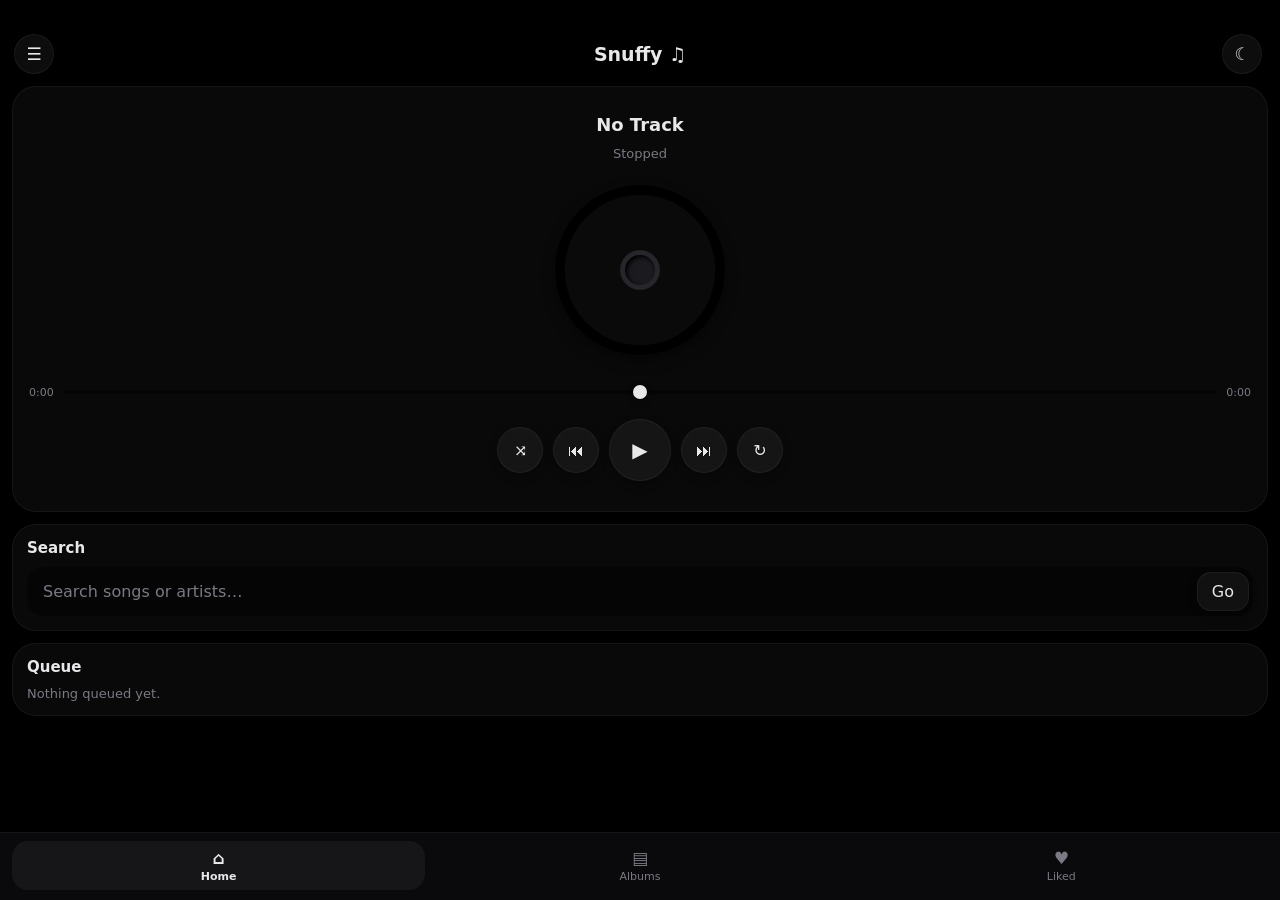
==== commit aba234f9: "Update print statement from 'Hello' to 'Goodbye'" ====
--- a/app/src/main/assets/index.html
+++ b/app/src/main/assets/index.html
@@ -5,220 +5,161 @@
 <meta name="viewport" content="width=device-width,initial-scale=1,viewport-fit=cover">
 <title>Snuffy</title>
 <style>
-:root{--bg:#0b0c11;--surface:#15171f;--surface2:#1d2030;--line:rgba(255,255,255,.06);--text:#f1f2f6;--muted:#8a8fa3;--accent:#ff7a59;--accent-ink:#1a0b06;--well:rgba(0,0,0,.35);--nav:rgba(11,12,17,.94);--sheet:#15171f}
-[data-theme=light]{--bg:#f5f4f0;--surface:#ffffff;--surface2:#ece9e2;--line:rgba(0,0,0,.07);--text:#1b1c22;--muted:#6d7080;--accent:#e8613d;--accent-ink:#ffffff;--well:rgba(0,0,0,.05);--nav:rgba(255,255,255,.95);--sheet:#ffffff}
+:root{--bg:#000;--card:rgba(255,255,255,.035);--border:rgba(255,255,255,.05);--text:#e8e8ea;--muted:#7a7a85;--btn:rgba(255,255,255,.05);--nav:rgba(12,12,14,.9);--sheet:rgba(14,14,16,.97);--well:rgba(0,0,0,.4);--item:rgba(255,255,255,.03);--active:rgba(255,255,255,.14);--disc:#26262b}
+[data-theme=light]{--bg:#f2f2f4;--card:rgba(255,255,255,.7);--border:rgba(0,0,0,.06);--text:#1a1a1f;--muted:#6b6b75;--btn:rgba(255,255,255,.9);--nav:rgba(255,255,255,.92);--sheet:rgba(250,250,252,.98);--well:rgba(0,0,0,.05);--item:rgba(0,0,0,.03);--active:rgba(0,0,0,.09);--disc:#3a3a42}
 *{box-sizing:border-box;margin:0;padding:0;scrollbar-width:none!important;-ms-overflow-style:none!important}
 *::-webkit-scrollbar{display:none!important;width:0!important;height:0!important}
 html,body{height:100%;background:var(--bg);color:var(--text)}
 body{font-family:system-ui,Roboto,Arial,sans-serif;overflow:hidden;-webkit-tap-highlight-color:transparent;-webkit-touch-callout:none}
-a{color:var(--accent)}
+a{color:var(--text)}
 [hidden]{display:none!important}
 
 .app{position:fixed;inset:0;background:var(--bg);display:flex;flex-direction:column}
-.screen{flex:1;overflow-y:auto;padding:30px 16px calc(150px + env(safe-area-inset-bottom))}
+.screen{flex:1;overflow-y:auto;padding:34px 12px calc(96px + env(safe-area-inset-bottom))}
+
+.top{position:relative;display:grid;grid-template-columns:44px 1fr 44px;align-items:center;padding:0 2px 12px}
+.brand{font-size:19px;font-weight:800;text-align:center}
+.file-hit{position:absolute;top:0;right:56px;width:56px;height:40px;background:transparent;border:0;box-shadow:none;padding:0;border-radius:12px}
+.file-hit:active{transform:none;box-shadow:none}
 .muted{color:var(--muted);font-size:13px}
-
-/* header */
-.top{display:flex;align-items:center;justify-content:space-between;padding:4px 0 14px}
-.brand{font-size:20px;font-weight:800;letter-spacing:.2px}
-.brand b{color:var(--accent)}
-.hbtn{width:40px;height:40px;border-radius:12px;background:var(--surface);border:1px solid var(--line);display:grid;place-items:center;font-size:16px;color:var(--text);box-shadow:none;padding:0}
-.file-hit{position:absolute;top:0;right:60px;width:52px;height:40px;background:transparent;border:0;box-shadow:none;padding:0}
-.file-hit:active{transform:none}
-
-/* filter pills */
-.pills{display:flex;gap:8px;overflow-x:auto;padding:0 0 16px}
-.pill{flex-shrink:0;border-radius:999px;padding:8px 16px;font-size:13px;font-weight:600;background:var(--surface);border:1px solid var(--line);color:var(--muted);box-shadow:none}
-.pill.on{background:var(--accent);color:var(--accent-ink);border-color:transparent}
-
-.sec{margin:22px 0 10px;display:flex;align-items:baseline;justify-content:space-between}
-.sec h3{font-size:17px;font-weight:800}
-.sec span{font-size:12px;color:var(--muted)}
-
-/* recently played grid */
-.recent{display:grid;grid-template-columns:1fr 1fr;gap:10px}
-.rcard{display:flex;align-items:center;gap:10px;padding:8px;border-radius:14px;background:var(--surface);border:1px solid var(--line);text-align:left;min-width:0;box-shadow:none}
-.rcard .cov{width:48px;height:48px;min-width:48px;border-radius:10px;background:var(--surface2);display:grid;place-items:center;overflow:hidden;font-size:18px}
-.rcard .cov img{width:100%;height:100%;object-fit:cover}
-.rcard .tx{min-width:0;flex:1}
-.rcard .tt{font-size:13px;font-weight:700;overflow:hidden;text-overflow:ellipsis;white-space:nowrap}
-.rcard .ta{font-size:11px;color:var(--muted);overflow:hidden;text-overflow:ellipsis;white-space:nowrap;margin-top:2px}
-
-/* album strip */
-.strip{display:flex;gap:12px;overflow-x:auto;padding:2px 0 6px}
-.acard{flex:0 0 132px;text-align:left;background:transparent;border:0;padding:0;box-shadow:none}
-.acard:active{transform:scale(.97)}
-.acover{height:132px;border-radius:14px;background:linear-gradient(150deg,var(--surface2),var(--surface));border:1px solid var(--line);display:grid;place-items:center;font-size:30px;color:var(--accent);margin-bottom:8px}
-.acard .at{font-size:13px;font-weight:700;overflow:hidden;text-overflow:ellipsis;white-space:nowrap}
-.acard .aa{font-size:11px;color:var(--muted);margin-top:2px}
-
-/* liked shortcut */
-.likedcard{display:flex;align-items:center;gap:14px;padding:14px;border-radius:18px;background:linear-gradient(135deg,#3b2a5c,#1d2030);border:1px solid var(--line);box-shadow:none;text-align:left;width:100%}
-.likedcard .heart{width:52px;height:52px;border-radius:14px;background:rgba(255,255,255,.12);display:grid;place-items:center;font-size:22px;color:#fff}
-.likedcard .lt{font-size:16px;font-weight:800;color:#fff}
-.likedcard .ls{font-size:12px;color:rgba(255,255,255,.7);margin-top:2px}
-.likedcard .go{margin-left:auto;width:40px;height:40px;border-radius:50%;background:var(--accent);color:var(--accent-ink);display:grid;place-items:center;font-size:14px;box-shadow:none;padding:0}
-
-/* generic cards and rows */
-.card{background:var(--surface);border:1px solid var(--line);border-radius:18px;padding:14px}
+h2{font-size:15px;font-weight:700;margin-bottom:10px}
+.head{display:flex;align-items:center;justify-content:space-between;gap:10px;margin:4px 2px 12px}
+.page-title{font-size:20px;font-weight:800}
+
+.card{background:var(--card);border:1px solid var(--border);border-radius:24px;padding:14px;width:100%;
+  backdrop-filter:blur(16px);-webkit-backdrop-filter:blur(16px);box-shadow:0 6px 14px rgba(0,0,0,.25)}
+.view{display:none;flex-direction:column;gap:12px}
+.view.active{display:flex}
+
+button{font:inherit;color:var(--text);background:var(--btn);border:1px solid var(--border);
+  border-radius:16px;padding:10px 14px;cursor:pointer;box-shadow:0 4px 10px rgba(0,0,0,.25);
+  transition:transform .05s;outline:none;-webkit-user-select:none;user-select:none;text-decoration:none}
+button:active{box-shadow:inset 2px 3px 6px rgba(0,0,0,.4);transform:scale(.97)}
+button.on{background:var(--active);font-weight:700}
+button.round{width:46px;height:46px;border-radius:50%;padding:0;font-size:16px;display:inline-flex;align-items:center;justify-content:center}
+button.big{width:62px;height:62px;border-radius:50%;padding:0;font-size:20px;display:inline-flex;align-items:center;justify-content:center}
+button.circle{width:40px;height:40px;border-radius:50%;padding:0;font-size:17px;display:inline-flex;align-items:center;justify-content:center}
+button.small{padding:8px 12px;border-radius:14px;font-size:12px}
+button.danger{color:#ff8a8a}
+button.primary{font-weight:700}
+.row{display:flex;justify-content:center;align-items:center;gap:10px;flex-wrap:wrap}
+
+/* player */
+.now{text-align:center;padding:26px 16px 30px}
+.now .title{font-size:18px;font-weight:700;display:-webkit-box;-webkit-line-clamp:2;-webkit-box-orient:vertical;overflow:hidden;overflow-wrap:anywhere;line-height:1.3}
+.now .artist{margin-top:4px;white-space:nowrap;overflow:hidden;text-overflow:ellipsis}
+.status{margin-top:6px;font-size:13px;color:var(--muted)}
+
+.disc{width:170px;height:170px;margin:24px auto;border-radius:50%;position:relative;
+  background:radial-gradient(circle,var(--disc) 0 16%,#0a0a0a 17% 62%,#000 63%);box-shadow:0 6px 14px rgba(0,0,0,.4)}
+.disc::after{content:"";position:absolute;top:50%;left:50%;width:30px;height:30px;margin:-15px 0 0 -15px;border-radius:50%;background:#1a1a1f;box-shadow:inset 2px 2px 4px #000}
+.disc.spin{animation:spin 8s linear infinite}
+@keyframes spin{to{transform:rotate(360deg)}}
+
+.progress{display:flex;align-items:center;gap:10px;margin-top:10px;font-size:11px;color:var(--muted)}
+.bar{flex:1;height:26px;position:relative;touch-action:none;cursor:pointer}
+.bar::before{content:"";position:absolute;left:0;right:0;top:50%;height:4px;margin-top:-2px;border-radius:4px;background:var(--well)}
+.bar i{position:absolute;left:0;top:50%;height:4px;margin-top:-2px;width:0;border-radius:4px;background:var(--text);opacity:.6}
+.bar .knob{position:absolute;top:50%;width:14px;height:14px;margin:-7px 0 0 -7px;border-radius:50%;background:var(--text);box-shadow:0 2px 6px rgba(0,0,0,.5);touch-action:none}
+
+.search,.form{display:flex;gap:8px;align-items:center;padding:4px;border-radius:16px;background:var(--well);width:100%}
+.search input,.form input{flex:1;border:0;outline:0;background:transparent;color:var(--text);font:inherit;padding:11px 12px;min-width:0}
+.search input::placeholder,.form input::placeholder{color:var(--muted)}
+.search button,.form button{padding:9px 14px;flex-shrink:0;border-radius:14px}
+
 .list{display:grid;gap:8px;width:100%}
-.item{display:flex;align-items:center;gap:10px;padding:8px;border-radius:14px;background:var(--surface);border:1px solid var(--line);min-width:0}
-.item.active{border-color:var(--accent)}
-.item .cov{width:44px;height:44px;min-width:44px;border-radius:10px;background:var(--surface2);display:grid;place-items:center;overflow:hidden}
-.item .cov img{width:100%;height:100%;object-fit:cover}
+.item{display:flex;align-items:center;gap:10px;padding:7px;border-radius:16px;background:var(--item);min-width:0}
+.item.active{background:var(--active)}
+.item img,.item .ph{width:42px;height:42px;border-radius:12px;object-fit:cover;flex-shrink:0;background:var(--btn)}
 .item .meta{flex:1;min-width:0}
-.item .t{font-weight:600;font-size:13px;line-height:1.3;overflow:hidden;display:-webkit-box;-webkit-line-clamp:2;-webkit-box-orient:vertical;overflow-wrap:anywhere}
+.item .t{font-weight:600;font-size:13px;line-height:1.3;display:-webkit-box;-webkit-line-clamp:2;-webkit-box-orient:vertical;overflow:hidden;overflow-wrap:anywhere}
 .item .a{font-size:11px;color:var(--muted);white-space:nowrap;overflow:hidden;text-overflow:ellipsis;margin-top:2px}
 .acts{display:flex;gap:5px;flex-shrink:0}
-.acts button{width:30px;height:30px;padding:0;border-radius:50%;font-size:11px;background:var(--surface2);border:0;box-shadow:none}
-.acts button.on{color:var(--accent)}
-.acts button.x{color:#ff8a8a}
-
-.alist{display:grid;gap:8px}
-.arow{display:flex;align-items:center;gap:12px;padding:10px;border-radius:14px;background:var(--surface);border:1px solid var(--line);cursor:pointer}
-.arow .cov{width:46px;height:46px;border-radius:12px;background:var(--surface2);display:grid;place-items:center;color:var(--accent);font-size:18px}
-.arow .t{font-size:14px;font-weight:700}
-.arow .a{font-size:11px;color:var(--muted);margin-top:2px}
-
-button{font:inherit;color:var(--text);background:var(--surface);border:1px solid var(--line);border-radius:14px;padding:10px 14px;cursor:pointer;box-shadow:none;transition:transform .05s;outline:none;-webkit-user-select:none;user-select:none}
-button:active{transform:scale(.97)}
-button.round{width:48px;height:48px;border-radius:50%;padding:0;font-size:16px;display:inline-grid;place-items:center}
-button.big{width:68px;height:68px;border-radius:50%;padding:0;font-size:22px;display:inline-grid;place-items:center;background:var(--accent);color:var(--accent-ink);border:0}
-button.round.on{color:var(--accent)}
-button.small{padding:8px 12px;border-radius:12px;font-size:12px}
-button.primary{background:var(--accent);color:var(--accent-ink);border-color:transparent;font-weight:700}
-button.danger{color:#ff8a8a}
-.row{display:flex;justify-content:center;align-items:center;gap:10px;flex-wrap:wrap}
-
-.search,.form{display:flex;gap:8px;align-items:center;padding:4px;border-radius:14px;background:var(--well);width:100%}
-.search input,.form input{flex:1;border:0;outline:0;background:transparent;color:var(--text);font:inherit;padding:11px 12px;min-width:0}
-.search input::placeholder,.form input::placeholder{color:var(--muted)}
-.search button,.form button{padding:9px 14px;flex-shrink:0;border-radius:12px}
-
-h2{font-size:15px;font-weight:700;margin-bottom:10px}
-.head{display:flex;align-items:center;justify-content:space-between;gap:10px;margin:4px 0 14px}
-.page-title{font-size:22px;font-weight:800}
-
-/* mini player */
-.mini{position:absolute;left:12px;right:12px;bottom:calc(72px + env(safe-area-inset-bottom));z-index:4;display:flex;align-items:center;gap:10px;padding:8px 10px;border-radius:16px;background:var(--sheet);border:1px solid var(--line);box-shadow:0 8px 20px rgba(0,0,0,.35)}
-.mini .cov{width:40px;height:40px;min-width:40px;border-radius:10px;background:var(--surface2);display:grid;place-items:center;overflow:hidden}
-.mini .cov img{width:100%;height:100%;object-fit:cover}
-.mini .mi-info{flex:1;min-width:0;cursor:pointer}
-.mini .mt{font-size:13px;font-weight:700;overflow:hidden;text-overflow:ellipsis;white-space:nowrap}
-.mini .ma{font-size:11px;color:var(--muted);overflow:hidden;text-overflow:ellipsis;white-space:nowrap}
-.mini button.round{width:38px;height:38px;font-size:14px;background:var(--accent);color:var(--accent-ink);border:0}
-
-/* bottom nav */
-.nav{position:absolute;bottom:0;left:0;right:0;z-index:5;display:grid;grid-template-columns:repeat(4,1fr);gap:6px;padding:8px 12px calc(10px + env(safe-area-inset-bottom));background:var(--nav);border-top:1px solid var(--line)}
-.tab{background:none;border:0;box-shadow:none;padding:6px 0;font-size:11px;color:var(--muted);display:flex;flex-direction:column;align-items:center;gap:3px;border-radius:12px}
-.tab .i{font-size:18px}
-.tab.on{color:var(--accent);font-weight:700}
-
-/* overlays */
+.acts button{width:31px;height:31px;padding:0;border-radius:50%;font-size:11px}
+
+.album{display:flex;align-items:center;gap:10px;padding:9px;border-radius:18px;background:var(--item);cursor:pointer;min-width:0}
+.album .cover{width:44px;height:44px;border-radius:14px;display:grid;place-items:center;background:var(--btn);flex-shrink:0;font-size:18px}
+.album .meta{flex:1;min-width:0}
+.album .t{font-weight:700;font-size:14px;overflow:hidden;text-overflow:ellipsis;white-space:nowrap}
+.album .a{font-size:11px;color:var(--muted)}
+
+.nav{position:absolute;bottom:0;left:0;right:0;z-index:5;display:grid;grid-template-columns:1fr 1fr 1fr;gap:8px;
+  padding:8px 12px calc(10px + env(safe-area-inset-bottom));background:var(--nav);
+  backdrop-filter:blur(16px);-webkit-backdrop-filter:blur(16px);border-top:1px solid var(--border)}
+.tab{background:none;border:0;box-shadow:none;border-radius:16px;padding:7px 0;font-size:11px;color:var(--muted);display:flex;flex-direction:column;align-items:center;gap:2px}
+.tab:active{transform:scale(.96)}
+.tab .i{font-size:17px}
+.tab.on{color:var(--text);font-weight:700;background:var(--btn)}
+
 .overlay{position:absolute;inset:0;background:rgba(0,0,0,.6);z-index:10;display:flex;align-items:flex-end;justify-content:center}
-.sheet{width:100%;max-height:70%;padding:16px;border-radius:24px 24px 0 0;display:flex;flex-direction:column;gap:10px;background:var(--sheet);border-top:1px solid var(--line)}
+.sheet{width:100%;max-height:70%;padding:16px;border-radius:26px 26px 0 0;display:flex;flex-direction:column;gap:10px;background:var(--sheet);border-top:1px solid var(--border)}
 .sheet-list{display:grid;gap:8px;overflow:auto;max-height:40vh}
 .sheet-actions{display:flex;gap:8px}
 .sheet-actions button{flex:1}
 
+/* side menu */
 .scrim{position:absolute;inset:0;background:rgba(0,0,0,.55);z-index:20}
-.drawer{position:absolute;top:0;bottom:0;left:0;width:80%;max-width:300px;z-index:21;background:var(--sheet);border-right:1px solid var(--line);padding:40px 14px 20px;transform:translateX(-105%);transition:transform .25s ease;overflow-y:auto;display:flex;flex-direction:column;gap:10px}
+.drawer{position:absolute;top:0;bottom:0;left:0;width:80%;max-width:300px;z-index:21;background:var(--sheet);
+  border-right:1px solid var(--border);padding:40px 14px 20px;transform:translateX(-105%);transition:transform .25s ease;
+  overflow-y:auto;display:flex;flex-direction:column;gap:10px}
 .drawer.open{transform:none}
-.profile-btn{display:flex;align-items:center;gap:12px;width:100%;padding:12px 14px;border-radius:18px;text-align:left}
-.avatar{width:44px;height:44px;min-width:44px;border-radius:50%;display:grid;place-items:center;background:var(--accent);color:var(--accent-ink);font-weight:800;font-size:18px}
+.profile-btn{display:flex;align-items:center;gap:12px;width:100%;padding:12px 14px;border-radius:20px;text-align:left}
+.avatar{width:44px;height:44px;min-width:44px;border-radius:50%;display:grid;place-items:center;background:var(--btn);border:1px solid var(--border);font-weight:800;font-size:18px}
 .pname{font-weight:700;font-size:16px;overflow:hidden;text-overflow:ellipsis;white-space:nowrap}
 .mi{display:flex;width:100%;justify-content:space-between;align-items:center;text-align:left;border-radius:999px;padding:12px 16px}
 .drawer .foot{margin-top:auto;font-size:12px;color:var(--muted);line-height:1.5;padding-top:10px}
 
-/* full pages (profile, settings, legal) */
+/* full pages */
 .fullpage{position:absolute;inset:0;z-index:30;background:var(--bg);display:flex;flex-direction:column}
-.fullpage .phead{display:grid;grid-template-columns:44px 1fr 44px;align-items:center;padding:30px 14px 12px}
-.fullpage .phead .pt{text-align:center;font-weight:800;font-size:16px}
+.fullpage .phead{display:grid;grid-template-columns:44px 1fr 44px;align-items:center;padding:34px 14px 12px}
+.fullpage .phead .pt{text-align:center;font-weight:800;font-size:17px}
 .fullpage .pbody{flex:1;overflow-y:auto;padding:4px 18px 36px;display:flex;flex-direction:column;gap:14px}
 .fullpage h3{font-size:15px;font-weight:700;margin-top:6px}
-.fullpage p{font-size:14px;line-height:1.65;opacity:.92}
+.fullpage p{font-size:14px;line-height:1.65;color:var(--text);opacity:.92}
 .fullpage .updated{font-size:12px;color:var(--muted)}
-.legal{margin-top:18px;font-size:12px;color:var(--muted);text-align:center;line-height:1.6}
+.fullpage .legal{margin-top:18px;font-size:12px;color:var(--muted);text-align:center;line-height:1.6}
 .field{display:flex;flex-direction:column;gap:6px}
 .field label{font-size:12px;color:var(--muted);font-weight:600}
-.field .well{display:flex;align-items:center;gap:8px;border-radius:14px;background:var(--well);padding:4px 4px 4px 12px}
+.field .well{display:flex;align-items:center;gap:8px;border-radius:16px;background:var(--well);padding:4px 4px 4px 12px}
 .field input{flex:1;min-width:0;border:0;outline:0;background:transparent;color:var(--text);font:inherit;padding:11px 0}
 .field input::placeholder{color:var(--muted)}
-.datepick{position:relative;width:40px;height:40px;border-radius:12px;background:var(--surface2);display:inline-grid;place-items:center;flex-shrink:0;overflow:hidden}
+.datepick{position:relative;width:40px;height:40px;border-radius:12px;background:var(--btn);display:inline-flex;align-items:center;justify-content:center;flex-shrink:0;overflow:hidden}
 .datepick input{position:absolute;inset:0;opacity:0;width:100%;height:100%;cursor:pointer}
 .datepick span{pointer-events:none;font-size:16px}
-select.sel{font:inherit;color:var(--text);background:var(--surface);border:1px solid var(--line);border-radius:14px;padding:12px;width:100%}
+select.sel{font:inherit;color:var(--text);background:var(--btn);border:1px solid var(--border);border-radius:14px;padding:12px;width:100%}
 .note{font-size:12px;color:var(--muted);min-height:16px}
-
-/* full-screen player */
-.player-top{display:flex;align-items:center;justify-content:space-between;width:100%}
-.pfrom{font-size:10px;letter-spacing:1px;text-transform:uppercase;color:var(--muted);text-align:center}
-.pfrom-name{font-size:13px;font-weight:700;text-align:center}
-.pcover{width:100%;aspect-ratio:1/1;border-radius:20px;background:linear-gradient(150deg,var(--surface2),var(--surface));border:1px solid var(--line);display:grid;place-items:center;font-size:60px;color:var(--accent);overflow:hidden;box-shadow:0 14px 30px rgba(0,0,0,.35)}
-.pcover img{width:100%;height:100%;object-fit:cover}
-.ptr{display:flex;align-items:center;gap:10px}
-.grow{flex:1;min-width:0}
-.pttl{font-size:21px;font-weight:800;overflow:hidden;text-overflow:ellipsis;white-space:nowrap}
-.part{font-size:14px;color:var(--muted);overflow:hidden;text-overflow:ellipsis;white-space:nowrap;margin-top:2px}
-.progress{display:flex;align-items:center;gap:10px;font-size:11px;color:var(--muted)}
-.bar{flex:1;height:26px;position:relative;touch-action:none;cursor:pointer}
-.bar::before{content:"";position:absolute;left:0;right:0;top:50%;height:4px;margin-top:-2px;border-radius:4px;background:var(--well)}
-.bar i{position:absolute;left:0;top:50%;height:4px;margin-top:-2px;width:0;border-radius:4px;background:var(--accent)}
-.bar .knob{position:absolute;top:50%;width:15px;height:15px;margin:-7.5px 0 0 -7.5px;border-radius:50%;background:var(--accent)}
-.pctl{display:flex;justify-content:space-between;align-items:center;padding:0 4px}
-.lyr-head,.about-head{display:flex;align-items:center;gap:10px}
-.lyr-head h2{margin:0;flex:1}
-.lyr-body{white-space:pre-line;font-size:16px;line-height:1.75;font-weight:700;margin:12px 0;min-height:24px}
-.tin{width:100%;min-height:150px;border:0;outline:0;background:var(--well);color:var(--text);font:inherit;padding:12px;border-radius:14px;resize:vertical;margin:10px 0}
-.bio{font-size:13px;color:var(--muted);line-height:1.6;margin:10px 0;white-space:pre-line}
 </style>
 </head>
 <body>
 <div class="app">
   <div class="screen" id="screen">
     <header class="top">
-      <button class="hbtn" id="setBtn" title="Menu" aria-label="Menu">☰</button>
-      <div class="brand">Snuffy<b>.</b></div>
-      <button class="hbtn" id="themeBtn" title="Theme" aria-label="Theme">☾</button>
+      <button class="circle" id="setBtn" title="Menu" aria-label="Menu">☰</button>
+      <div class="brand">Snuffy ♫</div>
+      <button class="circle" id="themeBtn" title="Theme" aria-label="Theme">☾</button>
       <button class="file-hit" data-act="pickfile" aria-label="Open files"></button>
     </header>
 
     <section class="view active" id="view-home">
-      <div class="pills" id="homePills">
-        <button class="pill on" data-filter="all">Everything</button>
-        <button class="pill" data-filter="recent">Recently played</button>
-        <button class="pill" data-filter="albums">Albums</button>
-        <button class="pill" data-filter="liked">Liked</button>
-      </div>
-
-      <div id="secLiked">
-        <button class="likedcard" data-tab="liked">
-          <div class="heart">♥</div>
-          <div>
-            <div class="lt">Liked songs</div>
-            <div class="ls" id="likedSub">0 songs</div>
-          </div>
-          <span class="go" data-act="playall" data-list="liked" data-shuffle="1" title="Shuffle">⤨</span>
-        </button>
-      </div>
-
-      <div id="secRecent">
-        <div class="sec"><h3>Recently played</h3><span id="recentCount"></span></div>
-        <div class="recent" id="recentBox"></div>
-      </div>
-
-      <div id="secAlbums">
-        <div class="sec"><h3>Your albums</h3><span></span></div>
-        <div class="strip" id="homeAlbums"></div>
-      </div>
-
-      <div id="secQueue">
-        <div class="sec"><h3>Up next</h3><span></span></div>
-        <div class="list" id="queue"><div class="muted">Nothing queued yet.</div></div>
-      </div>
-    </section>
-
-    <section class="view" id="view-search">
+      <div class="card now">
+        <div class="title" id="title">No Track</div>
+        <div class="artist muted" id="artist"></div>
+        <div class="status" id="status">Stopped</div>
+        <div class="disc" id="disc"></div>
+        <div class="progress">
+          <span id="cur">0:00</span>
+          <div class="bar" id="bar"><i id="barFill"></i><span class="knob" id="knob"></span></div>
+          <span id="dur">0:00</span>
+        </div>
+        <div class="row" style="margin-top:14px">
+          <button class="round" id="shuffleBtn" data-act="ctrl" data-c="shuffle">⤨</button>
+          <button class="round" data-act="ctrl" data-c="prev">⏮</button>
+          <button class="big" id="playBtn" data-act="ctrl" data-c="toggle">▶</button>
+          <button class="round" data-act="ctrl" data-c="next">⏭</button>
+          <button class="round" id="repeatBtn" data-act="ctrl" data-c="repeat">↻</button>
+        </div>
+      </div>
+
       <div class="card">
         <h2>Search</h2>
         <div class="search">
@@ -226,26 +167,16 @@
           <button id="goBtn">Go</button>
         </div>
       </div>
+
       <div class="card" id="resultsPanel" hidden>
         <h2>Results</h2>
         <div class="list" id="results"></div>
       </div>
-    </section>
-
-    <section class="view" id="view-library">
-      <div class="head"><div class="page-title">Library</div></div>
-      <div class="alist">
-        <div class="arow" data-tab="liked">
-          <div class="cov">♥</div>
-          <div><div class="t">Liked songs</div><div class="a" id="libLiked"></div></div>
-        </div>
-        <div class="arow" data-tab="albums">
-          <div class="cov">▤</div>
-          <div><div class="t">Albums</div><div class="a" id="libAlbums"></div></div>
-        </div>
-      </div>
-      <div class="sec"><h3>Your albums</h3></div>
-      <div class="list" id="libBox"></div>
+
+      <div class="card">
+        <h2>Queue</h2>
+        <div class="list" id="queue"><div class="muted">Nothing queued yet.</div></div>
+      </div>
     </section>
 
     <section class="view" id="view-albums">
@@ -264,9 +195,9 @@
       <div class="row" id="albumTools" hidden>
         <button class="small" data-act="playall" data-list="album">▶ Play all</button>
         <button class="small" data-act="playall" data-list="album" data-shuffle="1">⤨ Shuffle</button>
-        <button class="small danger" data-act="delalbum">Delete album</button>
-      </div>
-      <div class="list" id="albumsBox"></div>
+        <button class="small danger" data-act="delalbum">🗑 Delete album</button>
+      </div>
+      <div class="card"><div class="list" id="albumsBox"></div></div>
     </section>
 
     <section class="view" id="view-liked">
@@ -278,25 +209,14 @@
         <button class="small" data-act="playall" data-list="liked">▶ Play all</button>
         <button class="small" data-act="playall" data-list="liked" data-shuffle="1">⤨ Shuffle</button>
       </div>
-      <div class="list" id="likedBox"></div>
+      <div class="card"><div class="list" id="likedBox"></div></div>
     </section>
   </div>
 
-  <div class="mini" id="mini" hidden>
-    <div class="cov" id="miniCov"></div>
-    <div class="mi-info" data-act="openplayer">
-      <div class="mt" id="miniTitle"></div>
-      <div class="ma" id="miniArtist"></div>
-    </div>
-    <button class="round" id="miniPlay" data-act="ctrl" data-c="toggle">▶</button>
-    <button class="round" data-act="ctrl" data-c="next" style="background:var(--surface2);color:var(--text);border:0">⏭</button>
-  </div>
-
   <nav class="nav">
     <button class="tab on" data-tab="home"><span class="i">⌂</span>Home</button>
-    <button class="tab" data-tab="search"><span class="i">⌕</span>Search</button>
-    <button class="tab" data-tab="library"><span class="i">▤</span>Library</button>
-    <button class="tab" data-tab="create"><span class="i">＋</span>Create</button>
+    <button class="tab" data-tab="albums"><span class="i">▤</span>Albums</button>
+    <button class="tab" data-tab="liked"><span class="i">♥</span>Liked</button>
   </nav>
 
   <div class="overlay" id="sheet" hidden>
@@ -316,88 +236,16 @@
     <button class="mi card" data-page="settings">Settings <span>›</span></button>
     <button class="mi card" data-page="privacy">Privacy Policy <span>›</span></button>
     <button class="mi card" data-page="terms">Terms &amp; Conditions <span>›</span></button>
-    <div class="foot">Snuffy · made by Irfan S<br>© 2026 All rights reserved.</div>
+    <div class="foot">Snuffy™ · made by Irfan S<br>© 2026 All rights reserved.</div>
   </aside>
 
   <section class="fullpage" id="page" hidden>
     <div class="phead">
-      <button class="hbtn" id="pageBack" aria-label="Back">‹</button>
+      <button class="circle" id="pageBack" aria-label="Back">‹</button>
       <div class="pt" id="pageTitle"></div>
       <span></span>
     </div>
     <div class="pbody" id="pageBody"></div>
-  </section>
-
-    <section class="fullpage" id="player" hidden>
-    <div class="phead">
-      <button class="hbtn" data-act="closeplayer" aria-label="Close player">⌄</button>
-      <div>
-        <div class="pfrom">Now playing</div>
-        <div class="pfrom-name" id="pFrom"></div>
-      </div>
-      <span></span>
-    </div>
-    <div class="pbody">
-      <div class="pcover" id="pCover"></div>
-
-      <div class="ptr">
-        <div class="grow">
-          <div class="pttl" id="pTitle"></div>
-          <div class="part" id="pArtist"></div>
-        </div>
-        <button class="hbtn" id="pLike" data-act="likenow" aria-label="Like">♡</button>
-      </div>
-
-      <div class="progress">
-        <span id="pCur">0:00</span>
-        <div class="bar" id="pBar"><i id="pFill"></i><span class="knob" id="pKnob"></span></div>
-        <span id="pDur">0:00</span>
-      </div>
-
-      <div class="pctl">
-        <button class="round" id="pShuffle" data-act="ctrl" data-c="shuffle">⤨</button>
-        <button class="round" data-act="ctrl" data-c="prev">⏮</button>
-        <button class="big" id="pPlay" data-act="ctrl" data-c="toggle">▶</button>
-        <button class="round" data-act="ctrl" data-c="next">⏭</button>
-        <button class="round" id="pRepeat" data-act="ctrl" data-c="repeat">↻</button>
-      </div>
-
-      <div class="card">
-        <div class="lyr-head">
-          <h2>Lyrics</h2>
-          <button class="small" id="lyrEdit" data-act="editlyrics">Add lyrics</button>
-        </div>
-        <div class="lyr-body" id="lyrBody"></div>
-        <div id="lyrEditor" hidden>
-          <textarea class="tin" id="lyrText" placeholder="Paste the lyrics here…"></textarea>
-          <div class="row">
-            <button class="small" data-act="cancellyrics">Cancel</button>
-            <button class="small primary" data-act="savelyrics">Save</button>
-          </div>
-        </div>
-        <div class="row"><button class="small" id="lyrToggle" data-act="togglelyrics">Show all</button></div>
-      </div>
-
-      <div class="card">
-        <div class="about-head">
-          <div class="avatar" id="aAvatar">♫</div>
-          <div class="grow"><div class="pttl" id="aName" style="font-size:16px"></div></div>
-          <button class="small" id="bioEdit" data-act="editbio">Edit</button>
-        </div>
-        <p class="bio" id="bioText"></p>
-        <div id="bioEditor" hidden>
-          <textarea class="tin" id="bioInput" placeholder="Notes about this artist…"></textarea>
-          <div class="row">
-            <button class="small" data-act="cancelbio">Cancel</button>
-            <button class="small primary" data-act="savebio">Save</button>
-          </div>
-        </div>
-        <div class="row" id="artistActs" style="margin-top:6px">
-          <button class="small" data-act="songsby">More by this artist</button>
-          <button class="small" data-act="similar">Find similar</button>
-        </div>
-      </div>
-    </div>
   </section>
 </div>
 
@@ -435,6 +283,7 @@
   };
 })();
 
+/* theme: dark or light, default dark */
 function applyTheme() {
   const m = LS.get("snuffy.theme", "dark");
   document.documentElement.dataset.theme = m === "light" ? "light" : "dark";
@@ -447,17 +296,11 @@
 
 /* state */
 let st = {}, queueSig = "", sheetItem = null, lastResults = [], openAlbumId = null;
-let homeFilter = "all";
-let pDragging = false, pDragPct = 0;
-let lyricsOpen = false, lyricsEditKey = null, bioEditKey = null;
+let seeking = false, dragPct = 0, dragging = false;
 let albums = LS.get("snuffy.albums", []);
 let liked = LS.get("snuffy.liked", []);
 let currentQueue = LS.get("snuffy.queue", []);
-let recent = LS.get("snuffy.recent", []);
 let profile = LS.get("snuffy.profile", { name: "", dob: "", email: "" });
-let lyrics = LS.get("snuffy.lyrics", {});
-let artistBios = LS.get("snuffy.artists", {});
-let lastRecKey = null;
 
 const clean = i => ({ id: i.id || null, uri: i.uri || "", title: i.title || "Unknown", artist: i.artist || "", thumb: i.thumb || "" });
 const keyOf = i => i.id ? `v:${i.id}` : i.uri ? `u:${i.uri}` : `t:${i.title}|${i.artist || ""}`;
@@ -473,35 +316,22 @@
   if (c && c.title === t.title) return c;
   return clean({ title: t.title, artist: t.artist, thumb: t.thumb });
 }
-
-/* recently played: remember each song you start, newest first */
-function recordRecent() {
-  const it = currentItem();
-  if (!it) return;
-  const k = keyOf(it);
-  if (k === lastRecKey) return;
-  lastRecKey = k;
-  recent = [clean(it), ...recent.filter(x => keyOf(x) !== k)].slice(0, 20);
-  LS.set("snuffy.recent", recent);
-}
-
 function getList(name) {
   if (name === "search") return lastResults;
   if (name === "liked") return liked;
-  if (name === "recent") return recent;
   if (name === "queue") return queueItems();
   if (name === "album") return openAlbum() ? openAlbum().tracks : [];
   return [];
 }
-function coverHTML(i, fallback = "♫") {
-  return i.thumb ? `<img src="${esc(i.thumb)}" alt="" loading="lazy">` : esc(fallback);
+function thumbHTML(i) {
+  return i.thumb ? `<img src="${esc(i.thumb)}" alt="" loading="lazy">` : `<div class="ph"></div>`;
 }
 function row(item, list, idx, o = {}) {
   const on = isLiked(item);
   const add = o.add !== false;
-  const rm = o.rm ? `<button class="x" data-act="rmtrack" data-i="${idx}" title="Remove">×</button>` : "";
+  const rm = o.rm ? `<button data-act="rmtrack" data-i="${idx}" title="Remove">×</button>` : "";
   return `<div class="item ${o.active ? "active" : ""}">
-    <div class="cov">${coverHTML(item)}</div>
+    ${thumbHTML(item)}
     <div class="meta"><div class="t">${esc(item.title)}</div><div class="a">${esc(item.artist)}</div></div>
     <div class="acts">
       <button data-act="play" data-list="${list}" data-i="${idx}">▶</button>
@@ -535,33 +365,37 @@
   e.target.value = "";
 });
 
-/* progress bar on the full player */
-const pctOf = (el, x) => { const r = el.getBoundingClientRect(); return Math.min(1, Math.max(0, (x - r.left) / r.width)); };
-function paintPlayerBar(pct, seconds) {
+/* progress: drag the knob or tap the line to move the song */
+function pctFromClientX(clientX) {
+  const r = $("bar").getBoundingClientRect();
+  return Math.min(1, Math.max(0, (clientX - r.left) / r.width));
+}
+function paintProgress(pct, seconds) {
   const s = (pct * 100) + "%";
-  $("pFill").style.width = s;
-  $("pKnob").style.left = s;
-  $("pCur").textContent = fmt(seconds);
-}
-$("pBar").addEventListener("pointerdown", e => {
+  $("barFill").style.width = s;
+  $("knob").style.left = s;
+  $("cur").textContent = fmt(seconds);
+}
+$("bar").addEventListener("pointerdown", e => {
   if (!(st.duration > 0)) return;
-  pDragging = true;
-  $("pBar").setPointerCapture(e.pointerId);
-  pDragPct = pctOf($("pBar"), e.clientX);
-  paintPlayerBar(pDragPct, pDragPct * st.duration);
+  dragging = true; seeking = true;
+  $("bar").setPointerCapture(e.pointerId);
+  dragPct = pctFromClientX(e.clientX);
+  paintProgress(dragPct, dragPct * st.duration);
 });
-$("pBar").addEventListener("pointermove", e => {
-  if (!pDragging) return;
-  pDragPct = pctOf($("pBar"), e.clientX);
-  paintPlayerBar(pDragPct, pDragPct * st.duration);
+$("bar").addEventListener("pointermove", e => {
+  if (!dragging) return;
+  dragPct = pctFromClientX(e.clientX);
+  paintProgress(dragPct, dragPct * st.duration);
 });
-function endPDrag() {
-  if (!pDragging) return;
-  pDragging = false;
-  control("seek", pDragPct * st.duration);
-}
-$("pBar").addEventListener("pointerup", endPDrag);
-$("pBar").addEventListener("pointercancel", endPDrag);
+function endDrag() {
+  if (!dragging) return;
+  dragging = false;
+  seeking = false;
+  control("seek", dragPct * st.duration);
+}
+$("bar").addEventListener("pointerup", endDrag);
+$("bar").addEventListener("pointercancel", endDrag);
 
 /* likes */
 function toggleLike(item) {
@@ -578,30 +412,29 @@
   albums.push({ id: Date.now().toString(36) + Math.random().toString(36).slice(2, 6), name, tracks: [] });
   saveAll();
   $("albumName").value = "";
-  renderAll();
+  renderAlbums();
 }
 function openSheet(item) { sheetItem = clean(item); renderSheet(); $("sheet").hidden = false; }
 function closeSheet() { $("sheet").hidden = true; sheetItem = null; }
 function renderSheet() {
   $("sheetList").innerHTML = albums.length
-    ? albums.map(a => `<div class="arow" data-act="pick" data-id="${esc(a.id)}">
-        <div class="cov">♫</div>
-        <div><div class="t">${esc(a.name)}</div><div class="a">${a.tracks.length} songs</div></div></div>`).join("")
-    : '<div class="muted">No albums yet. Create one in the Create tab.</div>';
+    ? albums.map(a => `<div class="album" data-act="pick" data-id="${esc(a.id)}">
+        <div class="cover">♫</div>
+        <div class="meta"><div class="t">${esc(a.name)}</div><div class="a">${a.tracks.length} songs</div></div></div>`).join("")
+    : '<div class="muted">No albums yet. Create one in the Albums tab.</div>';
 }
 function pickAlbum(id) {
   const a = albums.find(x => x.id === id);
   if (!a || !sheetItem) return;
   if (!a.tracks.some(t => keyOf(t) === keyOf(sheetItem))) a.tracks.push(sheetItem);
-  saveAll(); closeSheet(); renderAll();
-}
-function removeTrack(i) { const a = openAlbum(); if (!a) return; a.tracks.splice(i, 1); saveAll(); renderAll(); }
+  saveAll(); closeSheet(); renderAlbums();
+}
+function removeTrack(i) { const a = openAlbum(); if (!a) return; a.tracks.splice(i, 1); saveAll(); renderAlbums(); }
 function deleteAlbum() {
   const a = openAlbum(); if (!a) return;
   albums = albums.filter(x => x.id !== a.id);
-  openAlbumId = null; saveAll(); renderAll();
-}
-function openAlbumView(id) { openAlbumId = id; setView("albums", "library"); }
+  openAlbumId = null; saveAll(); renderAlbums();
+}
 function renderAlbums() {
   const a = openAlbum();
   if (openAlbumId && !a) openAlbumId = null;
@@ -619,50 +452,11 @@
     $("newAlbumBox").hidden = false;
     $("albumTools").hidden = true;
     $("albumsBox").innerHTML = albums.length
-      ? albums.map(al => `<div class="arow" data-act="openalbum" data-id="${esc(al.id)}">
-          <div class="cov">♫</div>
-          <div><div class="t">${esc(al.name)}</div><div class="a">${al.tracks.length} songs</div></div></div>`).join("")
+      ? albums.map(al => `<div class="album" data-act="openalbum" data-id="${esc(al.id)}">
+          <div class="cover">♫</div>
+          <div class="meta"><div class="t">${esc(al.name)}</div><div class="a">${al.tracks.length} songs</div></div></div>`).join("")
       : '<div class="muted">No albums yet. Create one above.</div>';
   }
-}
-
-/* home */
-function renderHome() {
-  document.querySelectorAll("#homePills .pill").forEach(c => c.classList.toggle("on", c.dataset.filter === homeFilter));
-  const f = homeFilter;
-  $("secLiked").hidden = !(f === "all" || f === "liked");
-  $("secRecent").hidden = !(f === "all" || f === "recent");
-  $("secAlbums").hidden = !(f === "all" || f === "albums");
-  $("secQueue").hidden = f !== "all";
-
-  $("likedSub").textContent = liked.length ? `${liked.length} songs` : "No liked songs yet";
-  $("recentCount").textContent = recent.length ? `${recent.length} songs` : "";
-  $("recentBox").innerHTML = recent.length
-    ? recent.map((t, i) => `<button class="rcard" data-act="playrecent" data-i="${i}">
-        <div class="cov">${coverHTML(t)}</div>
-        <div class="tx"><div class="tt">${esc(t.title)}</div><div class="ta">${esc(t.artist)}</div></div></button>`).join("")
-    : '<div class="muted" style="grid-column:1/-1">Songs you play will show up here.</div>';
-
-  $("homeAlbums").innerHTML = albums.length
-    ? albums.map(al => `<button class="acard" data-act="openalbum" data-id="${esc(al.id)}">
-        <div class="acover">♫</div>
-        <div class="at">${esc(al.name)}</div>
-        <div class="aa">${al.tracks.length} songs</div></button>`).join("")
-    : '<div class="muted">No albums yet. Tap Create below.</div>';
-
-  const q = queueItems();
-  $("queue").innerHTML = q.length
-    ? q.map((item, i) => row(item, "queue", i, { active: i === st.index })).join("")
-    : '<div class="muted">Nothing queued yet.</div>';
-}
-function renderLibrary() {
-  $("libLiked").textContent = liked.length ? `${liked.length} songs` : "Nothing yet";
-  $("libAlbums").textContent = albums.length ? `${albums.length} albums` : "Nothing yet";
-  $("libBox").innerHTML = albums.length
-    ? albums.map(al => `<div class="arow" data-act="openalbum" data-id="${esc(al.id)}">
-        <div class="cov">♫</div>
-        <div><div class="t">${esc(al.name)}</div><div class="a">${al.tracks.length} songs</div></div></div>`).join("")
-    : '<div class="muted">No albums yet.</div>';
 }
 
 /* date of birth: digits only, slashes added automatically */
@@ -726,7 +520,7 @@
 
 /* side menu and full pages */
 const PAGE_TITLES = { profile: "Profile", settings: "Settings", privacy: "Privacy Policy", terms: "Terms & Conditions" };
-const LEGAL_FOOT = `<div class="legal">© 2026 Snuffy. All rights reserved.</div>`;
+const LEGAL_FOOT = `<div class="legal">© 2026 Snuffy™. All rights reserved.</div>`;
 const PAGES = {
   profile: () => profileForm(),
   settings: () => `
@@ -740,7 +534,7 @@
     ${LEGAL_FOOT}`,
   privacy: () => `
     <p class="updated">Last updated: October 2026</p>
-    <p>Snuffy respects your privacy. Your albums, likes, recently played songs, lyrics, artist notes, and profile are stored only on this phone. Song searches are sent to the streaming service used for playback.</p>
+    <p>Snuffy respects your privacy. This policy explains how the app handles information.</p>
     <h3>Contact</h3>
     <p>For questions about this policy, use the project page linked in Terms &amp; Conditions.</p>
     ${LEGAL_FOOT}`,
@@ -750,7 +544,7 @@
     <h3>Personal use</h3>
     <p>Snuffy is provided for personal, non-commercial use.</p>
     <h3>Your content</h3>
-    <p>You are responsible for the files you open, the lyrics you add, and the searches you make.</p>
+    <p>You are responsible for the files you open and the searches you make.</p>
     <h3>No warranty</h3>
     <p>Snuffy is provided as it is, without warranty of any kind. Availability of online songs depends on third-party services.</p>
     <h3>Changes</h3>
@@ -770,132 +564,34 @@
 }
 function closePage() { $("page").hidden = true; }
 
-/* full-screen player */
-function primaryArtist(a) { return String(a || "").split(",")[0].trim(); }
-function openPlayer() {
-  $("player").hidden = false;
-  lyricsOpen = false;
-  lyricsEditKey = null;
-  bioEditKey = null;
-  renderPlayer();
-}
-function closePlayer() { $("player").hidden = true; }
-
-function renderPlayer() {
-  if ($("player").hidden) return;
-  const t = st.track || {};
-  const item = currentItem();
-  const isLikedNow = !!(item && isLiked(item));
-  $("pFrom").textContent = primaryArtist(t.artist) || "Snuffy";
-  $("pTitle").textContent = t.title || "Nothing playing";
-  $("pArtist").textContent = t.artist || "";
-  $("pCover").innerHTML = item && item.thumb ? `<img src="${esc(item.thumb)}" alt="">` : `<span>♫</span>`;
-  const playing = st.state === "playing" && !st.paused;
-  $("pPlay").textContent = (playing || st.state === "loading") ? "❚❚" : "▶";
-  $("pShuffle").classList.toggle("on", !!st.shuffle);
-  $("pRepeat").classList.toggle("on", !!st.repeat);
-  $("pLike").textContent = isLikedNow ? "♥" : "♡";
-  $("pLike").classList.toggle("on", isLikedNow);
-  if (!pDragging) {
-    const pos = st.position || 0, dur = st.duration || 0;
-    paintPlayerBar(dur ? Math.min(1, pos / dur) : 0, pos);
-  }
-  $("pDur").textContent = fmt(st.duration || 0);
-  renderLyrics();
-  renderArtist();
-}
-
-/* lyrics: you paste them in, saved per song on this phone */
-function lyricKey() { const it = currentItem(); return it ? keyOf(it) : null; }
-function renderLyrics() {
-  const key = lyricKey();
-  const text = key ? (lyrics[key] || "") : "";
-  const editing = lyricsEditKey !== null;
-  $("lyrEditor").hidden = !editing;
-  $("lyrEdit").hidden = editing || !key;
-  $("lyrEdit").textContent = text ? "Edit lyrics" : "Add lyrics";
-  $("lyrToggle").hidden = editing || !text;
-  if (editing) return;
-  if (!key) { $("lyrBody").textContent = "Play a song to see its lyrics."; return; }
-  if (!text) { $("lyrBody").textContent = "No lyrics for this song yet. Tap Add lyrics to paste them."; return; }
-  const lines = text.split("\n").filter(l => l.trim());
-  const shown = lyricsOpen ? lines : lines.slice(0, 4);
-  $("lyrBody").innerHTML = shown.map(esc).join("<br>");
-  $("lyrToggle").textContent = lyricsOpen ? "Show less" : "Show all";
-}
-function startLyricsEdit() {
-  const key = lyricKey();
-  if (!key) return;
-  lyricsEditKey = key;
-  $("lyrText").value = lyrics[key] || "";
-  renderLyrics();
-  $("lyrText").focus();
-}
-function saveLyrics() {
-  if (lyricsEditKey === null) return;
-  const v = $("lyrText").value.trim();
-  if (v) lyrics[lyricsEditKey] = v; else delete lyrics[lyricsEditKey];
-  LS.set("snuffy.lyrics", lyrics);
-  lyricsEditKey = null;
-  renderLyrics();
-}
-function cancelLyrics() { lyricsEditKey = null; renderLyrics(); }
-
-/* artist notes: yours, saved per artist */
-function artistName() { return primaryArtist((st.track || {}).artist); }
-function renderArtist() {
-  const name = artistName();
-  const editing = bioEditKey !== null;
-  $("aName").textContent = name || "Unknown artist";
-  $("aAvatar").textContent = name ? name.charAt(0).toUpperCase() : "♫";
-  $("bioText").hidden = editing;
-  $("bioText").textContent = name
-    ? (artistBios[name] || "No notes about this artist yet. Tap Edit to add some.")
-    : "Play a song to see its artist.";
-  $("bioEditor").hidden = !editing;
-  $("bioEdit").hidden = editing || !name;
-  $("artistActs").hidden = editing;
-}
-function startBioEdit() {
-  const name = artistName();
-  if (!name) return;
-  bioEditKey = name;
-  $("bioInput").value = artistBios[name] || "";
-  renderArtist();
-  $("bioInput").focus();
-}
-function saveBio() {
-  if (bioEditKey === null) return;
-  const v = $("bioInput").value.trim();
-  if (v) artistBios[bioEditKey] = v; else delete artistBios[bioEditKey];
-  LS.set("snuffy.artists", artistBios);
-  bioEditKey = null;
-  renderArtist();
-}
-function cancelBio() { bioEditKey = null; renderArtist(); }
-
-function searchFor(q) {
-  if (!q) return;
-  closePlayer();
-  $("q").value = q;
-  setView("search");
-  search();
-}
-
 /* rendering */
 function render() {
   const t = st.track || {};
+  $("title").textContent = t.title || "No Track";
+  $("artist").textContent = t.artist || "";
   const playing = st.state === "playing" && !st.paused;
-  recordRecent();
-  $("mini").hidden = !t.title;
-  $("miniTitle").textContent = t.title || "";
-  $("miniArtist").textContent = t.artist || "";
-  const it = currentItem();
-  $("miniCov").innerHTML = it ? coverHTML(it) : "";
-  $("miniPlay").textContent = (playing || st.state === "loading") ? "❚❚" : "▶";
-  const sig = `${queueItems().length}:${st.index}:${st.state}:${liked.length}:${recent.length}:${t.title || ""}`;
-  if (sig !== queueSig) { queueSig = sig; renderHome(); }
-  renderPlayer();
+  let label = "Stopped";
+  if (st.state === "loading") label = "Loading…";
+  else if (st.state === "error") label = st.error || "Error";
+  else if (st.state === "playing") label = st.paused ? "Paused" : "Playing";
+  $("status").textContent = label;
+  $("disc").classList.toggle("spin", playing);
+  $("playBtn").textContent = (playing || st.state === "loading") ? "❚❚" : "▶";
+  $("shuffleBtn").classList.toggle("on", !!st.shuffle);
+  $("repeatBtn").classList.toggle("on", !!st.repeat);
+  if (!seeking) {
+    const pos = st.position || 0, dur = st.duration || 0;
+    paintProgress(dur ? Math.min(1, pos / dur) : 0, pos);
+    $("dur").textContent = fmt(dur);
+  }
+  const sig = `${queueItems().length}:${st.index}:${st.state}:${liked.length}:${t.title || ""}`;
+  if (sig !== queueSig) { queueSig = sig; renderQueue(); }
+}
+function renderQueue() {
+  const q = queueItems();
+  $("queue").innerHTML = q.length
+    ? q.map((item, i) => row(item, "queue", i, { active: i === st.index })).join("")
+    : '<div class="muted">Nothing queued yet.</div>';
 }
 function renderSearch() {
   $("resultsPanel").hidden = !lastResults.length && !$("results").dataset.busy;
@@ -908,21 +604,14 @@
     : '<div class="muted">No liked songs yet. Tap ♡ on any song.</div>';
 }
 function renderAll() {
-  queueSig = "";
-  renderHome(); renderSearch(); renderLiked(); renderAlbums(); renderLibrary(); renderProfileHeader();
-  renderPlayer();
+  queueSig = ""; renderQueue(); renderSearch(); renderLiked(); renderAlbums(); renderProfileHeader();
   if (!$("sheet").hidden) renderSheet();
 }
-
-const TAB_FOR = { home: "home", search: "search", library: "library", albums: "library", liked: "library" };
-function setView(name, tabName) {
+function setView(name) {
   document.querySelectorAll(".view").forEach(v => v.classList.toggle("active", v.id === "view-" + name));
-  const activeTab = tabName || TAB_FOR[name];
-  document.querySelectorAll(".tab").forEach(t => t.classList.toggle("on", t.dataset.tab === activeTab));
+  document.querySelectorAll(".tab").forEach(t => t.classList.toggle("on", t.dataset.tab === name));
   if (name === "liked") renderLiked();
   if (name === "albums") renderAlbums();
-  if (name === "library") renderLibrary();
-  if (name === "home") renderHome();
   $("screen").scrollTo({top: 0});
 }
 async function refresh() {
@@ -949,13 +638,8 @@
 document.addEventListener("click", e => {
   const page = e.target.closest("[data-page]");
   if (page) return openPage(page.dataset.page);
-  const filter = e.target.closest("[data-filter]");
-  if (filter) { homeFilter = filter.dataset.filter; return renderHome(); }
   const tab = e.target.closest("[data-tab]");
-  if (tab) {
-    if (tab.dataset.tab === "create") return setView("albums", "create");
-    return setView(tab.dataset.tab);
-  }
+  if (tab) return setView(tab.dataset.tab);
   const b = e.target.closest("[data-act]");
   if (!b) return;
   const act = b.dataset.act;
@@ -965,30 +649,19 @@
   switch (act) {
     case "ctrl":        control(b.dataset.c); break;
     case "pickfile":    openFilePicker(); break;
-    case "openplayer":  openPlayer(); break;
-    case "closeplayer": closePlayer(); break;
     case "likenow":     toggleLike(currentItem()); break;
+    case "addnow":      { const ci = currentItem(); if (ci) openSheet(ci); break; }
     case "play":        playList(items, i); break;
-    case "playrecent":  playList(recent, i); break;
     case "like":        toggleLike(items[i]); break;
     case "addalbum":    openSheet(items[i]); break;
     case "pick":        pickAlbum(b.dataset.id); break;
     case "closesheet":  closeSheet(); break;
     case "createalbum": createAlbumFromPage(); break;
-    case "openalbum":   openAlbumView(b.dataset.id); break;
+    case "openalbum":   openAlbumId = b.dataset.id; renderAlbums(); break;
     case "backalbum":   openAlbumId = null; renderAlbums(); break;
     case "delalbum":    deleteAlbum(); break;
     case "rmtrack":     removeTrack(i); break;
     case "saveprofile": saveProfile(); break;
-    case "editlyrics":  startLyricsEdit(); break;
-    case "savelyrics":  saveLyrics(); break;
-    case "cancellyrics":cancelLyrics(); break;
-    case "togglelyrics": lyricsOpen = !lyricsOpen; renderLyrics(); break;
-    case "editbio":     startBioEdit(); break;
-    case "savebio":     saveBio(); break;
-    case "cancelbio":   cancelBio(); break;
-    case "songsby":     searchFor(artistName()); break;
-    case "similar":     searchFor(((st.track || {}).title || "") + " " + artistName()); break;
     case "playall": {
       let l = [...getList(list)];
       if (b.dataset.shuffle) l.sort(() => Math.random() - 0.5);
